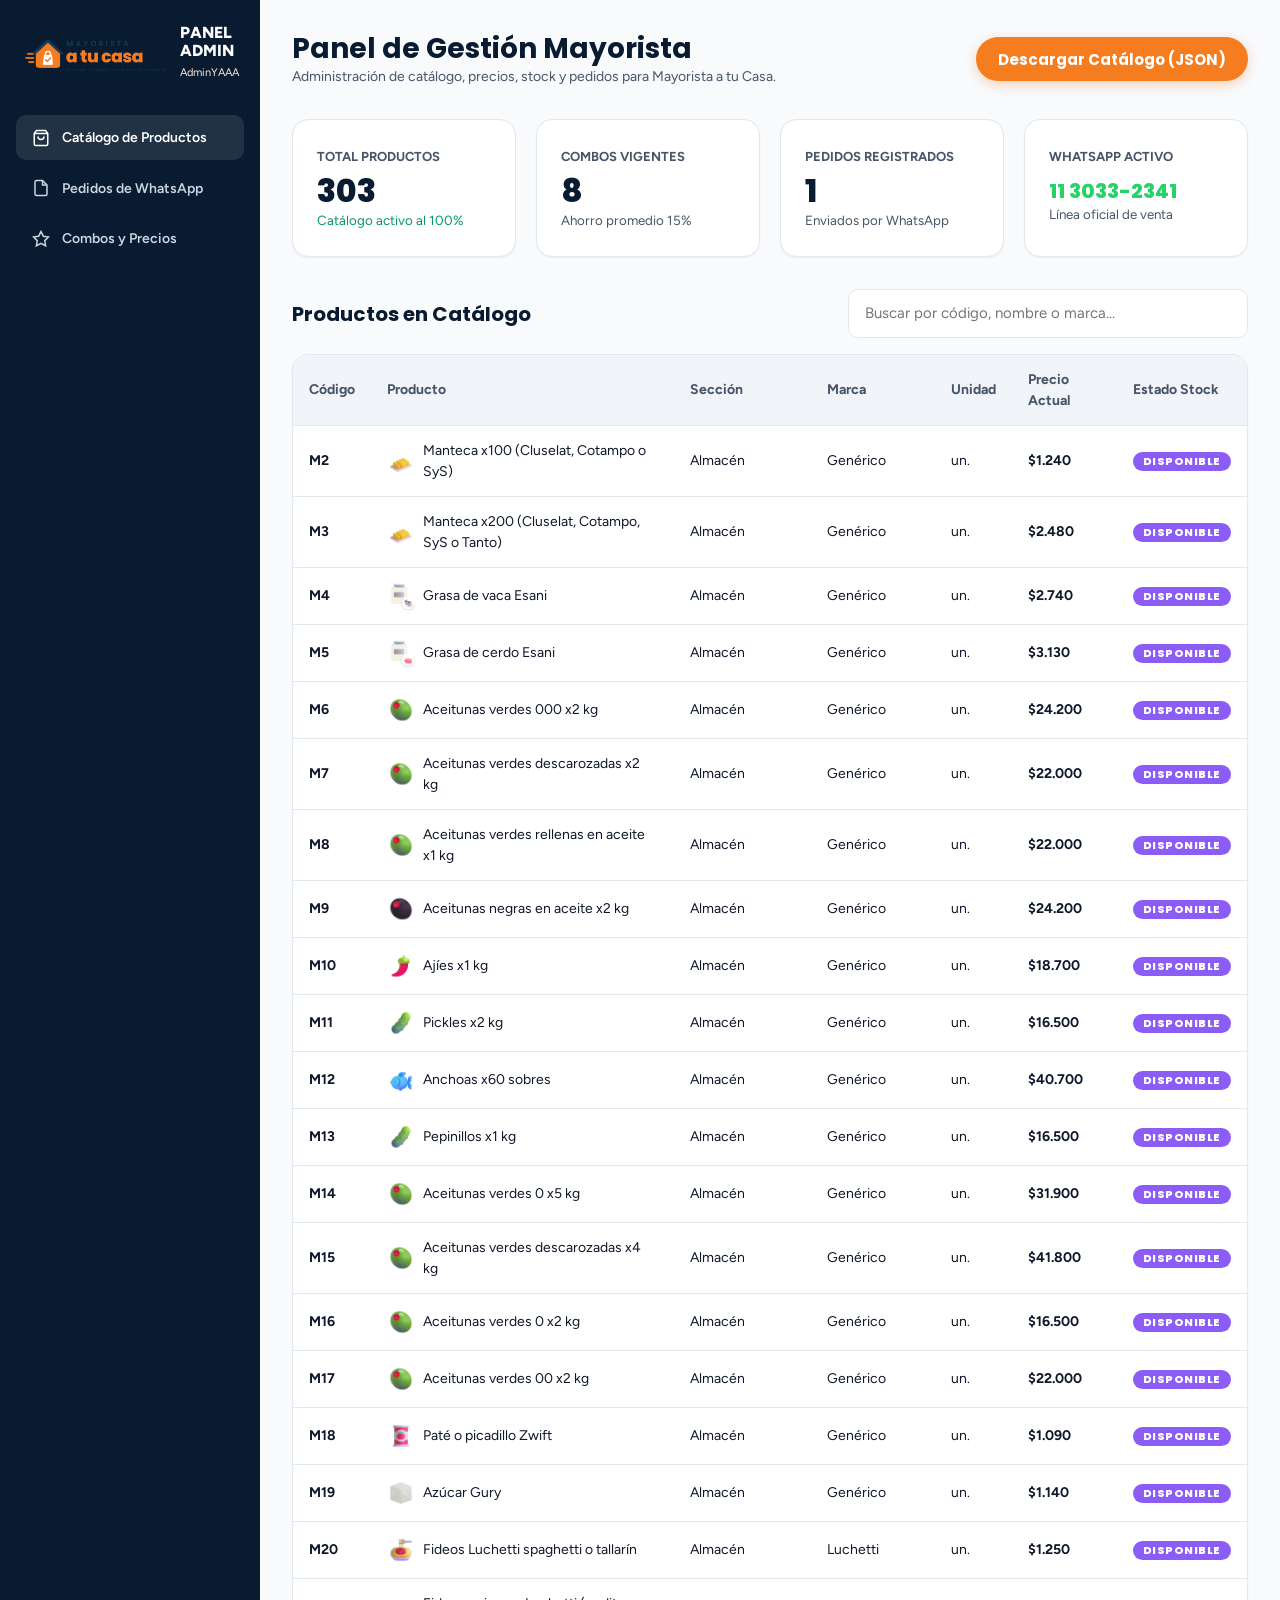
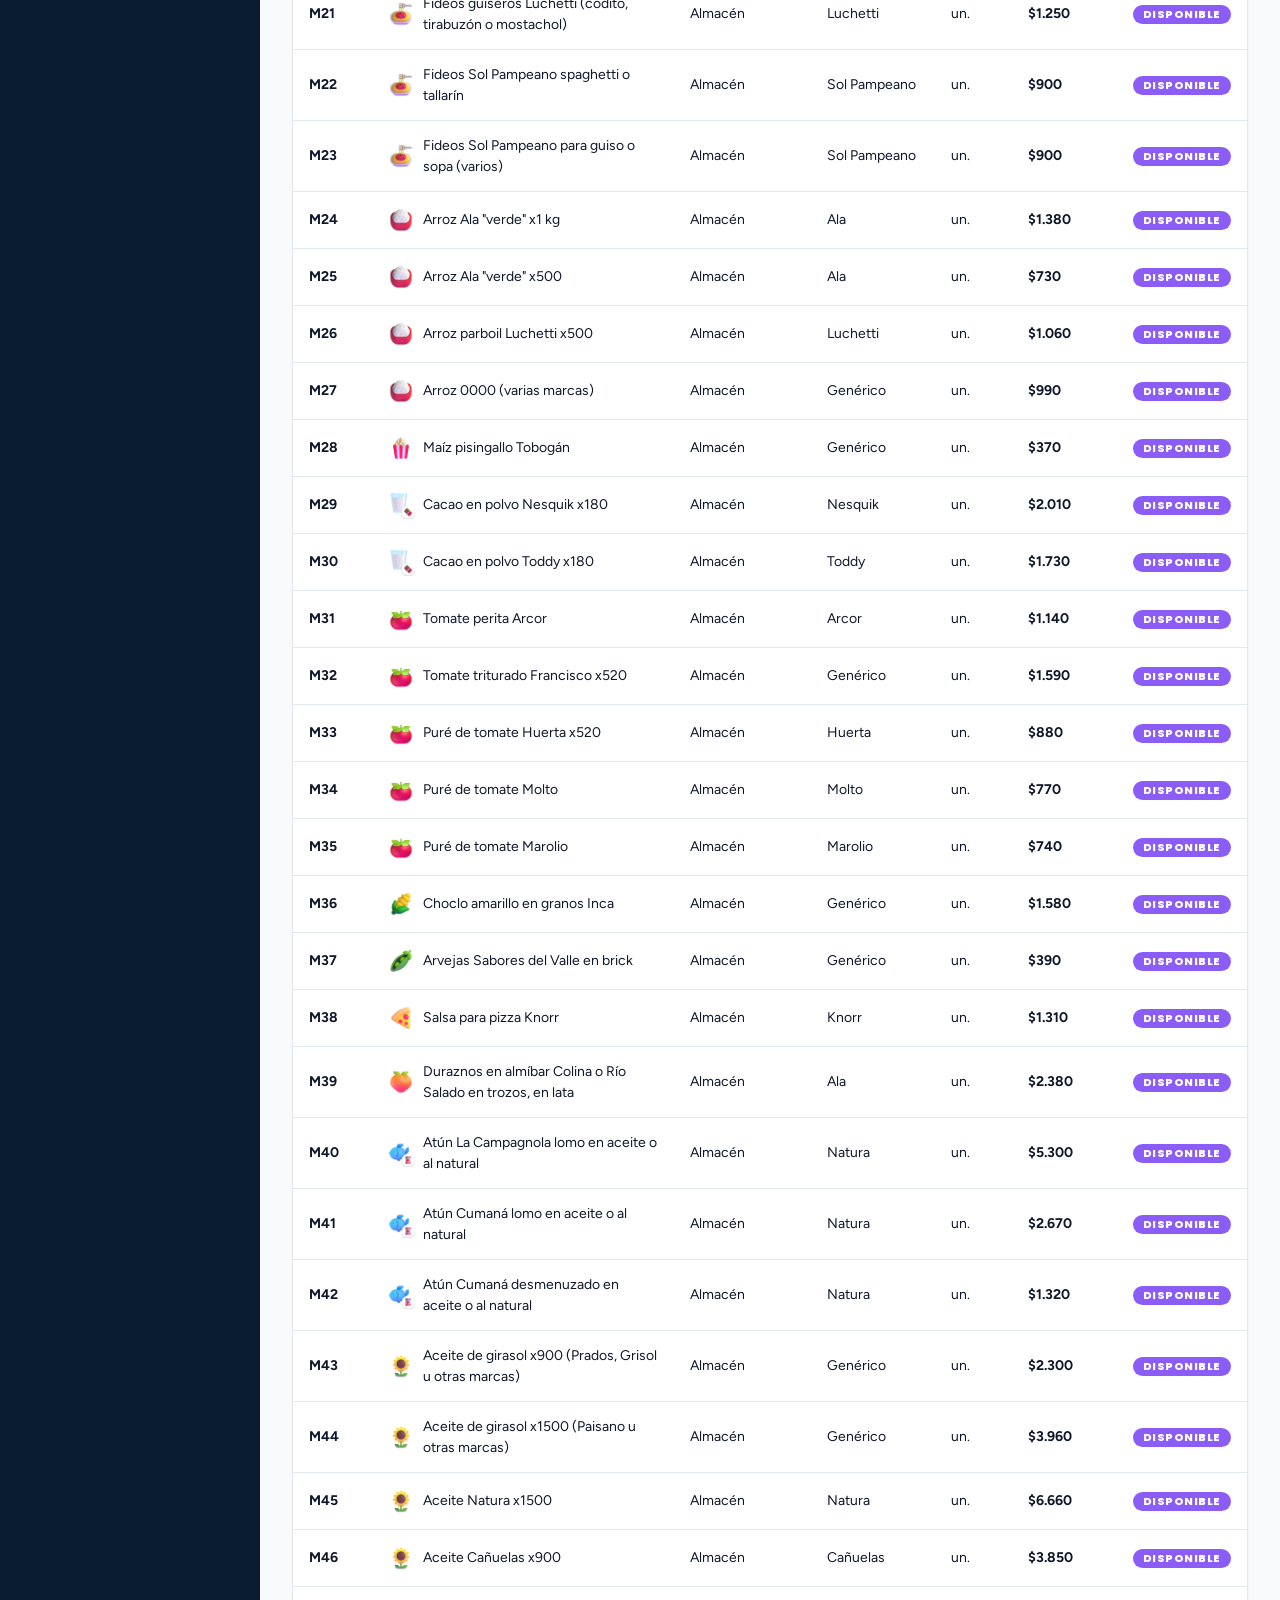
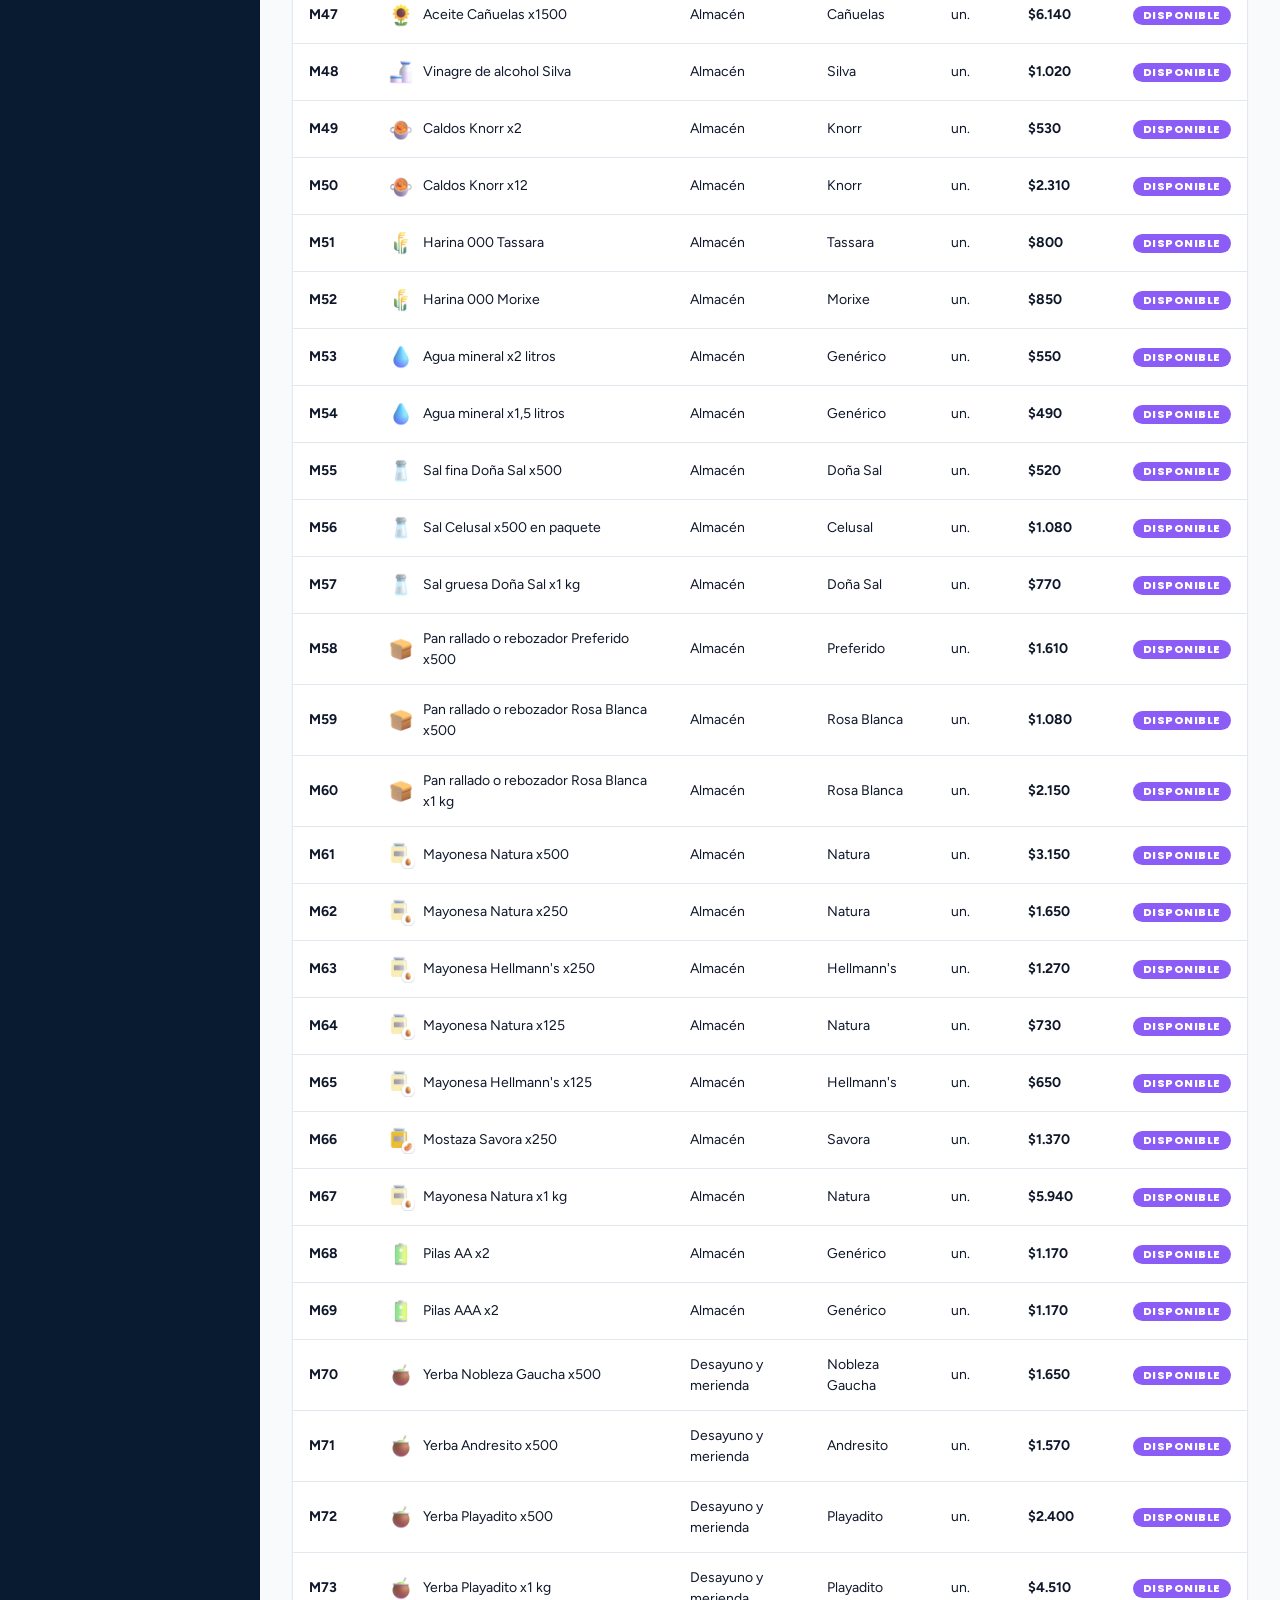
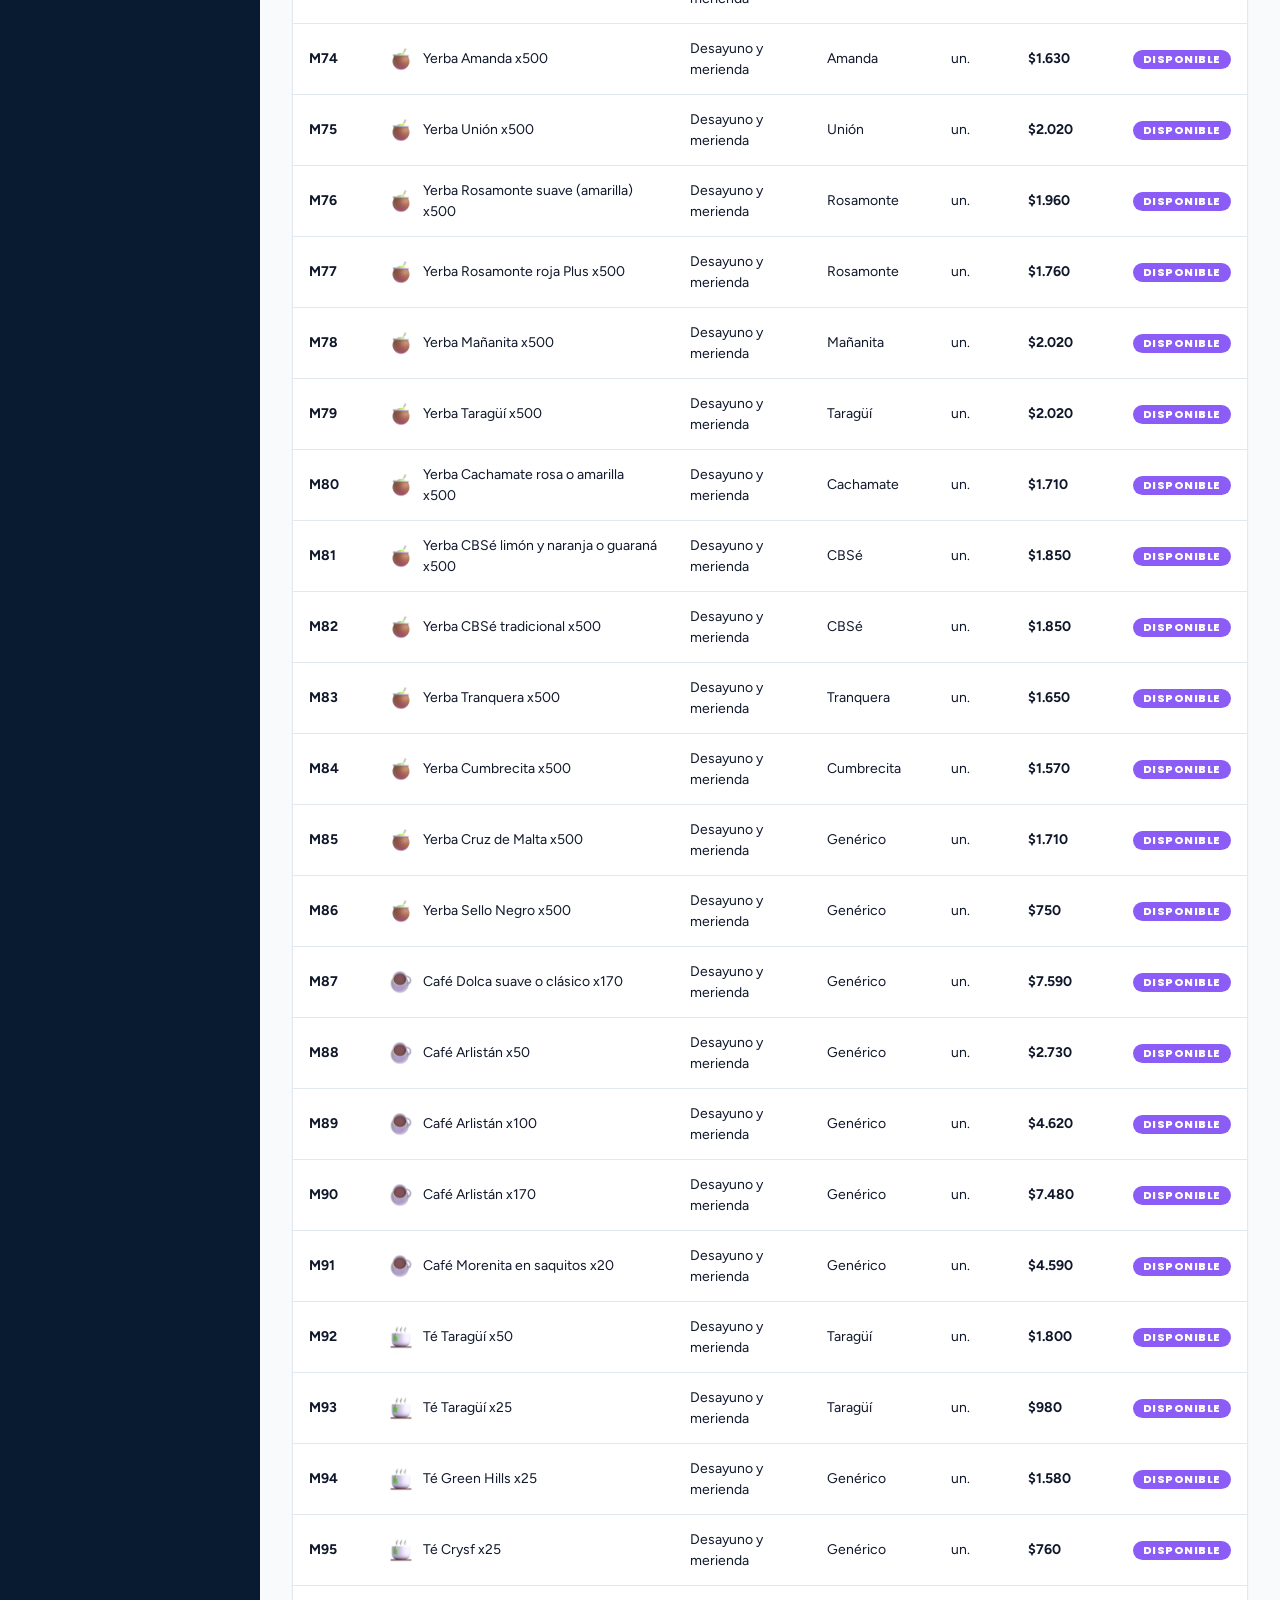
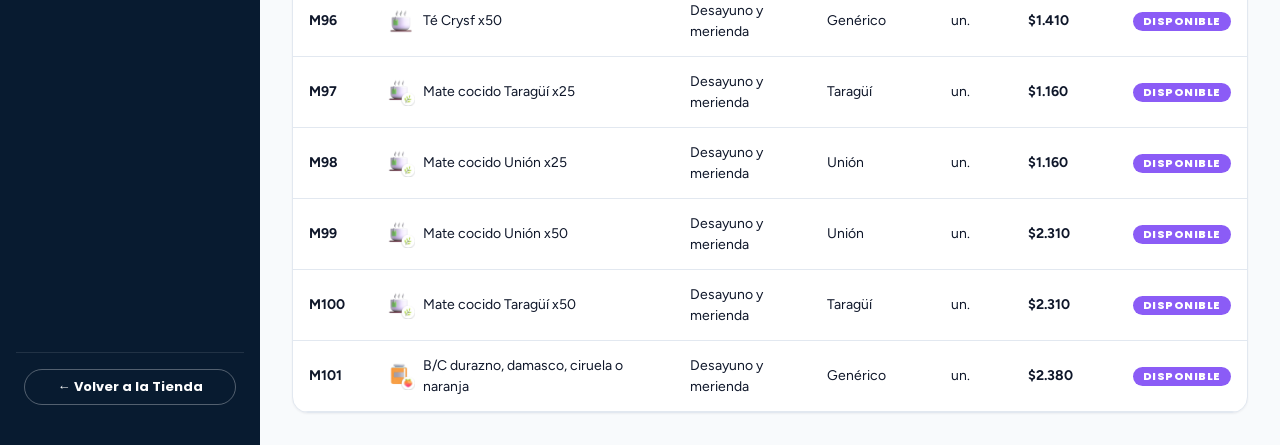
==== admin/index.html @ b9aa46ad "feat: Mayorista a tu Casa - e-commerce mayorista moderno con pedido por WhatsApp - Catálogo completo" ====
<!DOCTYPE html>
<html lang="es-AR">
<head>
  <meta charset="utf-8">
  <meta name="viewport" content="width=device-width, initial-scale=1, viewport-fit=cover">
  <title>Panel Administrativo | Mayorista a tu Casa — AdminYAAA</title>
  <meta name="robots" content="noindex, nofollow">
  <link rel="icon" type="image/png" href="../img/logo.png">

  <link rel="preconnect" href="https://fonts.googleapis.com">
  <link rel="preconnect" href="https://fonts.gstatic.com" crossorigin>
  <link rel="stylesheet" href="https://fonts.googleapis.com/css2?family=Figtree:wght@400;500;600;700&family=Poppins:wght@500;600;700;800&display=swap">

  <link rel="stylesheet" href="../css/variables.css">
  <link rel="stylesheet" href="../css/base.css">
  <link rel="stylesheet" href="../css/components.css">

  <style>
    .admin-layout {
      display: flex;
      min-height: 100vh;
      background: var(--color-bg-page);
    }
    .admin-sidebar {
      width: 260px;
      background: var(--color-primary-900);
      color: #FFFFFF;
      padding: 1.5rem 1rem;
      display: flex;
      flex-direction: column;
      flex-shrink: 0;
    }
    .admin-main {
      flex: 1;
      padding: 2rem;
      overflow-y: auto;
    }
    .admin-nav-item {
      display: flex;
      align-items: center;
      gap: 0.75rem;
      padding: 0.75rem 1rem;
      border-radius: var(--radius-md);
      color: #CBD5E1;
      font-weight: 600;
      font-size: 0.875rem;
      margin-bottom: 0.35rem;
      transition: all var(--transition-fast);
      cursor: pointer;
    }
    .admin-nav-item:hover,
    .admin-nav-item.is-active {
      background: rgba(255, 255, 255, 0.1);
      color: #FFFFFF;
    }
    .admin-stats-grid {
      display: grid;
      grid-template-columns: repeat(auto-fit, minmax(220px, 1fr));
      gap: 1.25rem;
      margin-bottom: 2rem;
    }
    .admin-stat-card {
      background: #FFFFFF;
      padding: 1.5rem;
      border-radius: var(--radius-lg);
      border: 1px solid var(--color-border);
      box-shadow: var(--shadow-xs);
    }
    .admin-stat-val {
      font-family: var(--font-heading);
      font-size: 2rem;
      font-weight: 800;
      color: var(--color-primary-900);
      line-height: 1.1;
      margin-top: 0.35rem;
    }
    .admin-table-wrap {
      background: #FFFFFF;
      border-radius: var(--radius-lg);
      border: 1px solid var(--color-border);
      overflow-x: auto;
      box-shadow: var(--shadow-xs);
    }
    .admin-table {
      width: 100%;
      border-collapse: collapse;
      text-align: left;
      font-size: 0.875rem;
    }
    .admin-table th {
      background: var(--color-bg-surface);
      padding: 0.875rem 1rem;
      font-weight: 700;
      color: var(--color-text-muted);
      border-bottom: 1px solid var(--color-border);
    }
    .admin-table td {
      padding: 0.875rem 1rem;
      border-bottom: 1px solid var(--color-border);
      color: var(--color-text-main);
    }
    .admin-table tr:hover td {
      background: #F8FAFC;
    }
    @media (max-width: 768px) {
      .admin-layout { flex-direction: column; }
      .admin-sidebar { width: 100%; }
      .admin-main { padding: 1rem; }
    }
  </style>
</head>
<body>

  <div class="admin-layout">
    <!-- Sidebar -->
    <aside class="admin-sidebar">
      <div style="display:flex;align-items:center;gap:0.75rem;margin-bottom:2rem;padding:0 0.5rem">
        <img src="../img/logo.png" alt="Mayorista a tu Casa" style="height:38px">
        <div>
          <div style="font-weight:800;font-size:1rem;line-height:1.1">PANEL ADMIN</div>
          <small style="font-size:0.6875rem;color:#FFE8D6">AdminYAAA</small>
        </div>
      </div>

      <nav style="flex:1">
        <div class="admin-nav-item is-active" data-tab="tab-products">
          <svg viewBox="0 0 24 24" width="18" height="18" fill="none" stroke="currentColor" stroke-width="2"><path d="M6 2L3 6v14a2 2 0 0 0 2 2h14a2 2 0 0 0 2-2V6l-3-4z"/><line x1="3" y1="6" x2="21" y2="6"/><path d="M16 10a4 4 0 0 1-8 0"/></svg>
          Catálogo de Productos
        </div>
        <div class="admin-nav-item" data-tab="tab-orders">
          <svg viewBox="0 0 24 24" width="18" height="18" fill="none" stroke="currentColor" stroke-width="2"><path d="M14 2H6a2 2 0 0 0-2 2v16a2 2 0 0 0 2 2h12a2 2 0 0 0 2-2V8z"/><polyline points="14 2 14 8 20 8"/></svg>
          Pedidos de WhatsApp
        </div>
        <div class="admin-nav-item" data-tab="tab-combos">
          <svg viewBox="0 0 24 24" width="18" height="18" fill="none" stroke="currentColor" stroke-width="2"><polygon points="12 2 15.09 8.26 22 9.27 17 14.14 18.18 21.02 12 17.77 5.82 21.02 7 14.14 2 9.27 8.91 8.26 12 2"/></svg>
          Combos y Precios
        </div>
      </nav>

      <div style="padding:1rem 0.5rem;border-top:1px solid rgba(255,255,255,0.1)">
        <a href="../" class="btn btn--outline btn--sm btn--block" style="color:#FFFFFF;border-color:rgba(255,255,255,0.3)">
          ← Volver a la Tienda
        </a>
      </div>
    </aside>

    <!-- Main Content -->
    <main class="admin-main">
      <div style="display:flex;justify-content:space-between;align-items:center;margin-bottom:2rem;flex-wrap:wrap;gap:1rem">
        <div>
          <h1 style="font-size:1.75rem">Panel de Gestión Mayorista</h1>
          <p class="text-muted" style="font-size:0.875rem">Administración de catálogo, precios, stock y pedidos para Mayorista a tu Casa.</p>
        </div>
        <div>
          <button type="button" class="btn btn--primary" id="btn-export-catalog">
            Descargar Catálogo (JSON)
          </button>
        </div>
      </div>

      <!-- Métricas Clave -->
      <div class="admin-stats-grid">
        <div class="admin-stat-card">
          <span class="text-muted" style="font-size:0.8125rem;font-weight:700;text-transform:uppercase">Total Productos</span>
          <div class="admin-stat-val" id="stat-prods">303</div>
          <small class="text-success">Catálogo activo al 100%</small>
        </div>
        <div class="admin-stat-card">
          <span class="text-muted" style="font-size:0.8125rem;font-weight:700;text-transform:uppercase">Combos Vigentes</span>
          <div class="admin-stat-val" id="stat-combos">8</div>
          <small class="text-muted">Ahorro promedio 15%</small>
        </div>
        <div class="admin-stat-card">
          <span class="text-muted" style="font-size:0.8125rem;font-weight:700;text-transform:uppercase">Pedidos Registrados</span>
          <div class="admin-stat-val" id="stat-orders">0</div>
          <small class="text-muted">Enviados por WhatsApp</small>
        </div>
        <div class="admin-stat-card">
          <span class="text-muted" style="font-size:0.8125rem;font-weight:700;text-transform:uppercase">WhatsApp Activo</span>
          <div class="admin-stat-val" style="font-size:1.25rem;color:var(--color-wa);margin-top:0.75rem">11 3033-2341</div>
          <small class="text-muted">Línea oficial de venta</small>
        </div>
      </div>

      <!-- Pestaña Productos -->
      <section id="tab-products" class="admin-tab-content">
        <div style="display:flex;justify-content:space-between;align-items:center;margin-bottom:1rem;gap:1rem;flex-wrap:wrap">
          <h2 style="font-size:1.25rem">Productos en Catálogo</h2>
          <div style="display:flex;gap:0.75rem;flex:1;max-width:400px">
            <input type="search" id="admin-search-input" class="form-input" placeholder="Buscar por código, nombre o marca...">
          </div>
        </div>

        <div class="admin-table-wrap">
          <table class="admin-table">
            <thead>
              <tr>
                <th>Código</th>
                <th>Producto</th>
                <th>Sección</th>
                <th>Marca</th>
                <th>Unidad</th>
                <th>Precio Actual</th>
                <th>Estado Stock</th>
              </tr>
            </thead>
            <tbody id="admin-table-body">
              <!-- Inyectado dinámicamente -->
            </tbody>
          </table>
        </div>
      </section>

      <!-- Pestaña Pedidos -->
      <section id="tab-orders" class="admin-tab-content" style="display:none">
        <h2 style="font-size:1.25rem;margin-bottom:1rem">Pedidos Recibidos por WhatsApp</h2>
        <div class="admin-table-wrap">
          <table class="admin-table">
            <thead>
              <tr>
                <th>N° Pedido</th>
                <th>Fecha</th>
                <th>Cliente</th>
                <th>Teléfono</th>
                <th>Total</th>
                <th>Modalidad</th>
                <th>Acción</th>
              </tr>
            </thead>
            <tbody id="admin-orders-body">
              <!-- Inyectado dinámicamente -->
            </tbody>
          </table>
        </div>
      </section>

      <!-- Pestaña Combos -->
      <section id="tab-combos" class="admin-tab-content" style="display:none">
        <h2 style="font-size:1.25rem;margin-bottom:1rem">Combos Mayoristas Activos</h2>
        <div class="admin-table-wrap">
          <table class="admin-table">
            <thead>
              <tr>
                <th>ID</th>
                <th>Nombre del Combo</th>
                <th>Precio ARS</th>
                <th>Precio Anterior</th>
                <th>Ahorro</th>
                <th>Unidades</th>
              </tr>
            </thead>
            <tbody id="admin-combos-body">
              <!-- Inyectado dinámicamente -->
            </tbody>
          </table>
        </div>
      </section>

    </main>
  </div>

  <script type="module">
    import { PRODUCTS } from '../js/data/catalog.js';
    import { COMBOS } from '../js/data/combos.js';
    import { OrdersService } from '../js/services/ordersService.js';
    import { WhatsAppService } from '../js/services/whatsappService.js';

    document.getElementById('stat-prods').textContent = PRODUCTS.length;
    document.getElementById('stat-combos').textContent = COMBOS.length;

    const allOrders = OrdersService.getOrders();
    document.getElementById('stat-orders').textContent = allOrders.length;

    // Renderizar Productos
    function renderAdminTable(filter = '') {
      const tbody = document.getElementById('admin-table-body');
      const q = filter.trim().toLowerCase();
      const filtered = PRODUCTS.filter(p => 
        p.id.toLowerCase().includes(q) ||
        p.name.toLowerCase().includes(q) ||
        p.brand.toLowerCase().includes(q)
      );

      tbody.innerHTML = filtered.slice(0, 100).map(p => `
        <tr>
          <td><strong>${p.id}</strong></td>
          <td>
            <div style="display:flex;align-items:center;gap:0.5rem">
              <img src="../${p.image}" alt="" style="width:28px;height:28px;object-fit:contain">
              <span>${p.name}</span>
            </div>
          </td>
          <td>${p.section}</td>
          <td>${p.brand}</td>
          <td>${p.unit}</td>
          <td><strong>$${p.price.toLocaleString('es-AR')}</strong></td>
          <td><span class="badge badge--nuevo">Disponible</span></td>
        </tr>
      `).join('');
    }

    renderAdminTable();

    document.getElementById('admin-search-input').addEventListener('input', (e) => {
      renderAdminTable(e.target.value);
    });

    // Renderizar Pedidos
    const ordersBody = document.getElementById('admin-orders-body');
    if (allOrders.length === 0) {
      ordersBody.innerHTML = `<tr><td colspan="7" style="text-align:center;color:#64748B;padding:2rem">No hay pedidos registrados aún.</td></tr>`;
    } else {
      ordersBody.innerHTML = allOrders.map(o => `
        <tr>
          <td><strong>#${o.id}</strong></td>
          <td>${new Date(o.createdAt).toLocaleDateString('es-AR')}</td>
          <td>${o.customer.firstName} ${o.customer.lastName}</td>
          <td>${o.customer.phone}</td>
          <td><strong>$${o.totals.total.toLocaleString('es-AR')}</strong></td>
          <td style="text-transform:capitalize">${o.deliveryType}</td>
          <td>
            <a href="${WhatsAppService.getOrderWhatsAppUrl(o)}" target="_blank" class="btn btn--wa btn--sm">
              Abrir WhatsApp
            </a>
          </td>
        </tr>
      `).join('');
    }

    // Renderizar Combos
    const combosBody = document.getElementById('admin-combos-body');
    combosBody.innerHTML = COMBOS.map(c => `
      <tr>
        <td><strong>${c.id}</strong></td>
        <td>${c.name}</td>
        <td><strong>$${c.price.toLocaleString('es-AR')}</strong></td>
        <td>$${c.oldPrice.toLocaleString('es-AR')}</td>
        <td><span class="badge badge--oferta">$${c.savingARS.toLocaleString('es-AR')}</span></td>
        <td>${c.totalUnits} un.</td>
      </tr>
    `).join('');

    // Pestañas
    document.querySelectorAll('.admin-nav-item').forEach(item => {
      item.addEventListener('click', () => {
        document.querySelectorAll('.admin-nav-item').forEach(i => i.classList.remove('is-active'));
        item.classList.add('is-active');

        const tabId = item.dataset.tab;
        document.querySelectorAll('.admin-tab-content').forEach(c => c.style.display = 'none');
        document.getElementById(tabId).style.display = 'block';
      });
    });

    // Descargar catálogo JSON
    document.getElementById('btn-export-catalog').addEventListener('click', () => {
      const dataStr = 'data:text/json;charset=utf-8,' + encodeURIComponent(JSON.stringify(PRODUCTS, null, 2));
      const a = document.createElement('a');
      a.setAttribute('href', dataStr);
      a.setAttribute('download', 'catalogo_mayorista.json');
      document.body.appendChild(a);
      a.click();
      a.remove();
    });
  </script>
</body>
</html>
---- css/variables.css ----
/* ============================================================
   VARIABLES Y SISTEMA DE DISEÑO — Mayorista a tu Casa
   Una iniciativa de AdminYAAA
   ============================================================ */

:root {
  /* Paleta Institucional AdminYAAA & Mayorista */
  --color-primary-900: #081B30;
  --color-primary-800: #0E2A47;
  --color-primary-700: #153F60;
  --color-primary-600: #1E5582;
  --color-primary-500: #256BA4;
  --color-primary-100: #E6F0F8;
  --color-primary-50:  #F0F6FB;

  /* Color Acento y Conversión (Naranja Comercial) */
  --color-accent-700:  #C75D0D;
  --color-accent-600:  #E65100;
  --color-accent-500:  #F57C1F;
  --color-accent-400:  #FF9800;
  --color-accent-100:  #FFE8D6;
  --color-accent-50:   #FFF4EB;

  /* Color WhatsApp & Ahorro (Verde Esmeralda) */
  --color-wa:          #25D366;
  --color-wa-hover:    #1EBE5D;
  --color-wa-dark:     #128C7E;
  --color-success-700: #047857;
  --color-success-600: #059669;
  --color-success-500: #10B981;
  --color-success-100: #D1FAE5;
  --color-success-50:  #ECFDF5;

  /* Colores de Alerta y Oferta */
  --color-danger-600:  #DC2626;
  --color-danger-500:  #EF4444;
  --color-danger-100:  #FEE2E2;
  --color-warning-500: #F59E0B;
  --color-warning-100: #FEF3C7;

  /* Escala de Grises y Superficies */
  --color-bg-page:     #F8FAFC;
  --color-bg-card:     #FFFFFF;
  --color-bg-surface:  #F1F5F9;
  --color-border:      #E2E8F0;
  --color-border-dark: #CBD5E1;

  --color-text-main:   #0F172A;
  --color-text-muted:  #475569;
  --color-text-subtle: #64748B;
  --color-text-light:  #94A3B8;

  /* Tipografías */
  --font-heading: 'Poppins', -apple-system, BlinkMacSystemFont, 'Segoe UI', Roboto, sans-serif;
  --font-body:    'Figtree', -apple-system, BlinkMacSystemFont, 'Segoe UI', Roboto, sans-serif;

  /* Escala de Sombras */
  --shadow-xs: 0 1px 2px rgba(15, 23, 42, 0.05);
  --shadow-sm: 0 1px 3px rgba(15, 23, 42, 0.1), 0 1px 2px rgba(15, 23, 42, 0.06);
  --shadow-md: 0 4px 6px -1px rgba(15, 23, 42, 0.1), 0 2px 4px -1px rgba(15, 23, 42, 0.06);
  --shadow-lg: 0 10px 15px -3px rgba(15, 23, 42, 0.1), 0 4px 6px -2px rgba(15, 23, 42, 0.05);
  --shadow-xl: 0 20px 25px -5px rgba(15, 23, 42, 0.1), 0 10px 10px -5px rgba(15, 23, 42, 0.04);
  --shadow-glow: 0 0 20px rgba(245, 124, 31, 0.35);

  /* Radios de Borde */
  --radius-sm: 6px;
  --radius-md: 10px;
  --radius-lg: 16px;
  --radius-xl: 24px;
  --radius-full: 9999px;

  /* Transiciones */
  --transition-fast: 150ms cubic-bezier(0.4, 0, 0.2, 1);
  --transition-normal: 250ms cubic-bezier(0.4, 0, 0.2, 1);
  --transition-slow: 350ms cubic-bezier(0.4, 0, 0.2, 1);

  /* Layout */
  --container-max: 1280px;
  --header-height: 76px;
  --topbar-height: 38px;
  --touch-target: 44px;
}
---- css/base.css ----
/* ============================================================
   RESET Y BASE — Mayorista a tu Casa
   ============================================================ */

*, *::before, *::after {
  box-sizing: border-box;
  margin: 0;
  padding: 0;
}

html {
  font-size: 16px;
  scroll-behavior: smooth;
  -webkit-text-size-adjust: 100%;
}

body {
  font-family: var(--font-body);
  background-color: var(--color-bg-page);
  color: var(--color-text-main);
  line-height: 1.5;
  min-height: 100vh;
  display: flex;
  flex-direction: column;
  -webkit-font-smoothing: antialiased;
  -moz-osx-font-smoothing: grayscale;
}

body.modal-open,
body.drawer-open {
  overflow: hidden;
}

/* Enlace de accesibilidad para saltar al contenido principal */
.skip-link {
  position: absolute;
  top: -100px;
  left: 1rem;
  background: var(--color-accent-600);
  color: #FFFFFF;
  padding: 0.75rem 1.25rem;
  z-index: 9999;
  border-radius: var(--radius-sm);
  font-weight: 600;
  text-decoration: none;
  transition: top var(--transition-fast);
}

.skip-link:focus {
  top: 1rem;
  outline: 3px solid #FFFFFF;
}

/* Accesibilidad y foco visible para teclado (WCAG 2.1) */
:focus-visible {
  outline: 3px solid var(--color-accent-500);
  outline-offset: 2px;
}

button, input, select, textarea {
  font: inherit;
  color: inherit;
}

button {
  cursor: pointer;
  border: none;
  background: none;
}

a {
  color: inherit;
  text-decoration: none;
}

img, svg {
  display: block;
  max-width: 100%;
  height: auto;
}

/* Clases utilitarias semánticas */
.container {
  width: 100%;
  max-width: var(--container-max);
  margin-left: auto;
  margin-right: auto;
  padding-left: 1.25rem;
  padding-right: 1.25rem;
}

.sr-only {
  position: absolute;
  width: 1px;
  height: 1px;
  padding: 0;
  margin: -1px;
  overflow: hidden;
  clip: rect(0, 0, 0, 0);
  white-space: nowrap;
  border: 0;
}

h1, h2, h3, h4, h5, h6 {
  font-family: var(--font-heading);
  line-height: 1.2;
  color: var(--color-primary-900);
  font-weight: 700;
}

.text-accent {
  color: var(--color-accent-600);
}

.text-success {
  color: var(--color-success-600);
}

.text-muted {
  color: var(--color-text-muted);
}
---- css/components.css ----
/* ============================================================
   COMPONENTES — Mayorista a tu Casa
   Una iniciativa de AdminYAAA
   ============================================================ */

/* ------------------------------------------------------------
   1. BOTONES
   ------------------------------------------------------------ */
.btn {
  display: inline-flex;
  align-items: center;
  justify-content: center;
  gap: 0.5rem;
  font-family: var(--font-heading);
  font-size: 0.9375rem;
  font-weight: 700;
  line-height: 1;
  padding: 0.8125rem 1.375rem;
  border-radius: var(--radius-full);
  min-height: var(--touch-target);
  text-align: center;
  text-decoration: none;
  cursor: pointer;
  transition: all var(--transition-fast);
  user-select: none;
  white-space: nowrap;
}

.btn:active {
  transform: scale(0.98);
}

.btn--primary {
  background: var(--color-accent-500);
  color: #FFFFFF;
  box-shadow: 0 4px 12px rgba(245, 124, 31, 0.3);
}

.btn--primary:hover {
  background: var(--color-accent-600);
  box-shadow: 0 6px 16px rgba(245, 124, 31, 0.4);
  color: #FFFFFF;
}

.btn--secondary {
  background: var(--color-primary-800);
  color: #FFFFFF;
}

.btn--secondary:hover {
  background: var(--color-primary-900);
  color: #FFFFFF;
}

.btn--outline {
  background: transparent;
  color: var(--color-primary-800);
  border: 1.5px solid var(--color-border-dark);
}

.btn--outline:hover {
  border-color: var(--color-primary-800);
  background: var(--color-primary-50);
}

.btn--wa {
  background: var(--color-wa);
  color: #FFFFFF;
  box-shadow: 0 4px 12px rgba(37, 211, 102, 0.3);
}

.btn--wa:hover {
  background: var(--color-wa-hover);
  color: #FFFFFF;
}

.btn--sm {
  padding: 0.5rem 0.875rem;
  font-size: 0.8125rem;
  min-height: 36px;
}

.btn--lg {
  padding: 1rem 2rem;
  font-size: 1.0625rem;
  min-height: 52px;
}

.btn--block {
  width: 100%;
}

.btn--icon {
  width: var(--touch-target);
  height: var(--touch-target);
  padding: 0;
  border-radius: var(--radius-full);
}

/* ------------------------------------------------------------
   2. BADGES Y ETIQUETAS
   ------------------------------------------------------------ */
.badge {
  display: inline-flex;
  align-items: center;
  font-family: var(--font-heading);
  font-size: 0.6875rem;
  font-weight: 800;
  letter-spacing: 0.5px;
  text-transform: uppercase;
  padding: 0.25rem 0.625rem;
  border-radius: var(--radius-full);
  line-height: 1;
}

.badge--oferta {
  background: var(--color-danger-500);
  color: #FFFFFF;
}

.badge--mas-vendido {
  background: #F59E0B;
  color: #FFFFFF;
}

.badge--nuevo {
  background: #8B5CF6;
  color: #FFFFFF;
}

.badge--combo {
  background: var(--color-primary-800);
  color: #FFFFFF;
}

.badge--ultimas-unidades {
  background: #EA580C;
  color: #FFFFFF;
}

/* ------------------------------------------------------------
   3. CARDS DE PRODUCTOS
   ------------------------------------------------------------ */
.products-grid {
  display: grid;
  grid-template-columns: repeat(auto-fill, minmax(240px, 1fr));
  gap: 1.5rem;
}

.product-card {
  background: #FFFFFF;
  border: 1px solid var(--color-border);
  border-radius: var(--radius-lg);
  overflow: hidden;
  display: flex;
  flex-direction: column;
  position: relative;
  transition: all var(--transition-normal);
  box-shadow: var(--shadow-xs);
}

.product-card:hover {
  transform: translateY(-4px);
  border-color: var(--color-border-dark);
  box-shadow: var(--shadow-lg);
}

.product-card-top {
  position: relative;
  padding: 1.25rem 1rem 0.5rem;
  background: #FFFFFF;
  display: flex;
  align-items: center;
  justify-content: center;
  min-height: 180px;
}

.product-card-img {
  width: 140px;
  height: 140px;
  object-fit: contain;
  transition: transform var(--transition-normal);
}

.product-card:hover .product-card-img {
  transform: scale(1.08);
}

.product-card-badges {
  position: absolute;
  top: 0.75rem;
  left: 0.75rem;
  display: flex;
  flex-direction: column;
  gap: 0.35rem;
  z-index: 2;
}

.product-card-fav {
  position: absolute;
  top: 0.75rem;
  right: 0.75rem;
  width: 36px;
  height: 36px;
  border-radius: var(--radius-full);
  background: rgba(255, 255, 255, 0.9);
  color: var(--color-text-subtle);
  display: flex;
  align-items: center;
  justify-content: center;
  box-shadow: var(--shadow-xs);
  transition: all var(--transition-fast);
  z-index: 2;
}

.product-card-fav:hover {
  color: var(--color-danger-500);
  background: #FFFFFF;
  transform: scale(1.1);
}

.product-card-fav.is-fav {
  color: var(--color-danger-500);
}

.product-card-body {
  padding: 1rem 1.25rem 1.25rem;
  display: flex;
  flex-direction: column;
  flex: 1;
}

.product-card-meta {
  display: flex;
  justify-content: space-between;
  font-size: 0.75rem;
  color: var(--color-text-subtle);
  font-weight: 600;
  margin-bottom: 0.35rem;
}

.product-card-brand {
  color: var(--color-primary-600);
  text-transform: uppercase;
  letter-spacing: 0.5px;
}

.product-card-title {
  font-size: 0.9375rem;
  font-weight: 700;
  color: var(--color-primary-900);
  line-height: 1.35;
  margin-bottom: 0.75rem;
  display: -webkit-box;
  -webkit-line-clamp: 2;
  -webkit-box-orient: vertical;
  overflow: hidden;
  height: 2.65rem;
}

.product-card-pricing {
  margin-top: auto;
  margin-bottom: 1rem;
}

.product-card-price-row {
  display: flex;
  align-items: baseline;
  gap: 0.5rem;
}

.product-card-price {
  font-family: var(--font-heading);
  font-size: 1.35rem;
  font-weight: 800;
  color: var(--color-primary-900);
}

.product-card-unit {
  font-size: 0.75rem;
  color: var(--color-text-muted);
}

.product-card-old-price {
  font-size: 0.8125rem;
  color: var(--color-text-light);
  text-decoration: line-through;
}

.product-card-options-tag {
  font-size: 0.72rem;
  color: var(--color-accent-600);
  font-weight: 600;
  margin-top: 0.2rem;
}

.product-card-footer {
  display: flex;
  gap: 0.5rem;
}

.product-card-add-btn {
  flex: 1;
}

.product-card-qv-btn {
  width: 40px;
  height: 40px;
  border-radius: var(--radius-full);
  border: 1px solid var(--color-border);
  color: var(--color-text-muted);
  display: flex;
  align-items: center;
  justify-content: center;
  transition: all var(--transition-fast);
}

.product-card-qv-btn:hover {
  background: var(--color-bg-surface);
  color: var(--color-primary-800);
}

/* ------------------------------------------------------------
   4. CARDS DE COMBOS DESTACADOS
   ------------------------------------------------------------ */
.combos-grid {
  display: grid;
  grid-template-columns: repeat(auto-fill, minmax(290px, 1fr));
  gap: 1.75rem;
}

.combo-card {
  background: #FFFFFF;
  border: 2px solid var(--color-border);
  border-radius: var(--radius-xl);
  overflow: hidden;
  display: flex;
  flex-direction: column;
  position: relative;
  transition: all var(--transition-normal);
  box-shadow: var(--shadow-sm);
}

.combo-card:hover {
  transform: translateY(-6px);
  border-color: var(--color-accent-500);
  box-shadow: var(--shadow-xl);
}

.combo-card-header {
  padding: 1.5rem 1.5rem 0.5rem;
  position: relative;
}

.combo-card-badge {
  margin-bottom: 0.75rem;
}

.combo-card-title {
  font-size: 1.35rem;
  color: var(--color-primary-900);
  margin-bottom: 0.5rem;
}

.combo-card-desc {
  font-size: 0.875rem;
  color: var(--color-text-muted);
  line-height: 1.5;
  height: 4rem;
  overflow: hidden;
  display: -webkit-box;
  -webkit-line-clamp: 3;
  -webkit-box-orient: vertical;
}

.combo-card-highlight {
  background: var(--color-accent-50);
  border-top: 1px dashed var(--color-accent-100);
  border-bottom: 1px dashed var(--color-accent-100);
  padding: 0.875rem 1.5rem;
  display: flex;
  justify-content: space-between;
  align-items: center;
}

.combo-card-units {
  font-size: 0.8125rem;
  font-weight: 700;
  color: var(--color-primary-800);
}

.combo-card-savings {
  background: var(--color-success-500);
  color: #FFFFFF;
  font-size: 0.75rem;
  font-weight: 800;
  padding: 0.2rem 0.6rem;
  border-radius: var(--radius-full);
}

.combo-card-pricing {
  padding: 1.25rem 1.5rem;
  margin-top: auto;
}

.combo-card-price-row {
  display: flex;
  align-items: baseline;
  gap: 0.75rem;
  margin-bottom: 1.25rem;
}

.combo-card-price {
  font-family: var(--font-heading);
  font-size: 2rem;
  font-weight: 800;
  color: var(--color-primary-900);
}

.combo-card-old-price {
  font-size: 1rem;
  color: var(--color-text-light);
  text-decoration: line-through;
}

/* ------------------------------------------------------------
   5. SECCIÓN CÓMO COMPRAR (4 PASOS)
   ------------------------------------------------------------ */
.steps-grid {
  display: grid;
  grid-template-columns: repeat(4, 1fr);
  gap: 2rem;
  position: relative;
}

.step-card {
  background: #FFFFFF;
  padding: 2rem 1.5rem;
  border-radius: var(--radius-lg);
  border: 1px solid var(--color-border);
  text-align: center;
  position: relative;
  box-shadow: var(--shadow-xs);
  transition: transform var(--transition-fast);
}

.step-card:hover {
  transform: translateY(-4px);
  box-shadow: var(--shadow-md);
}

.step-number {
  width: 44px;
  height: 44px;
  border-radius: 50%;
  background: var(--color-primary-800);
  color: #FFFFFF;
  font-family: var(--font-heading);
  font-size: 1.25rem;
  font-weight: 800;
  display: flex;
  align-items: center;
  justify-content: center;
  margin: 0 auto 1.25rem;
}

.step-card:nth-child(4) .step-number {
  background: var(--color-wa);
}

.step-title {
  font-size: 1.125rem;
  margin-bottom: 0.5rem;
}

.step-desc {
  font-size: 0.875rem;
  color: var(--color-text-muted);
  line-height: 1.5;
}

/* ------------------------------------------------------------
   6. CHECKOUT MULTI-STEP
   ------------------------------------------------------------ */
.checkout-progress {
  display: flex;
  justify-content: space-between;
  margin-bottom: 2.5rem;
  position: relative;
}

.checkout-progress::before {
  content: '';
  position: absolute;
  top: 18px;
  left: 24px;
  right: 24px;
  height: 3px;
  background: var(--color-border);
  z-index: 0;
}

.checkout-step-indicator {
  position: relative;
  z-index: 1;
  display: flex;
  flex-direction: column;
  align-items: center;
  gap: 0.5rem;
}

.checkout-step-dot {
  width: 38px;
  height: 38px;
  border-radius: 50%;
  background: #FFFFFF;
  border: 3px solid var(--color-border);
  color: var(--color-text-subtle);
  font-family: var(--font-heading);
  font-weight: 700;
  display: flex;
  align-items: center;
  justify-content: center;
  transition: all var(--transition-fast);
}

.checkout-step-label {
  font-size: 0.75rem;
  font-weight: 600;
  color: var(--color-text-subtle);
  text-align: center;
}

.checkout-step-indicator.is-active .checkout-step-dot {
  border-color: var(--color-accent-500);
  background: var(--color-accent-500);
  color: #FFFFFF;
}

.checkout-step-indicator.is-active .checkout-step-label {
  color: var(--color-primary-900);
  font-weight: 700;
}

.checkout-step-indicator.is-done .checkout-step-dot {
  border-color: var(--color-success-500);
  background: var(--color-success-500);
  color: #FFFFFF;
}

.checkout-panel {
  display: none;
}

.checkout-panel.is-active {
  display: block;
}

/* ------------------------------------------------------------
   7. FORMULARIOS Y CAMPOS
   ------------------------------------------------------------ */
.form-group {
  margin-bottom: 1.25rem;
}

.form-label {
  display: block;
  font-size: 0.875rem;
  font-weight: 600;
  color: var(--color-primary-900);
  margin-bottom: 0.375rem;
}

.form-input,
.form-select,
.form-textarea {
  width: 100%;
  padding: 0.75rem 1rem;
  background: #FFFFFF;
  border: 1.5px solid var(--color-border);
  border-radius: var(--radius-md);
  font-size: 0.9375rem;
  color: var(--color-text-main);
  transition: all var(--transition-fast);
}

.form-input:focus,
.form-select:focus,
.form-textarea:focus {
  border-color: var(--color-accent-500);
  box-shadow: 0 0 0 3px var(--color-accent-100);
}

.form-input.has-error {
  border-color: var(--color-danger-500);
  background-color: #FEF2F2;
}

.form-error {
  display: none;
  font-size: 0.75rem;
  color: var(--color-danger-500);
  font-weight: 600;
  margin-top: 0.25rem;
}

.form-input.has-error + .form-error {
  display: block;
}

.form-help {
  font-size: 0.75rem;
  color: var(--color-text-subtle);
  margin-top: 0.25rem;
}

.form-grid-2 {
  display: grid;
  grid-template-columns: 1fr 1fr;
  gap: 1rem;
}

/* ------------------------------------------------------------
   8. WIDGET VISUAL DE TARJETA SEGURA
   ------------------------------------------------------------ */
.card-preview {
  width: 100%;
  max-width: 360px;
  height: 200px;
  background: linear-gradient(135deg, #1E3A8A 0%, #0F172A 100%);
  border-radius: var(--radius-lg);
  padding: 1.5rem;
  color: #FFFFFF;
  box-shadow: var(--shadow-lg);
  margin: 0 auto 1.5rem;
  display: flex;
  flex-direction: column;
  justify-content: space-between;
  position: relative;
  overflow: hidden;
}

.card-preview::after {
  content: '';
  position: absolute;
  top: -40%;
  right: -20%;
  width: 250px;
  height: 250px;
  border-radius: 50%;
  background: rgba(255, 255, 255, 0.08);
}

.card-preview-top {
  display: flex;
  justify-content: space-between;
  align-items: center;
}

.card-preview-chip {
  width: 44px;
  height: 32px;
  background: #D97706;
  border-radius: var(--radius-sm);
  background-image: repeating-linear-gradient(45deg, transparent, transparent 3px, rgba(0,0,0,0.15) 3px, rgba(0,0,0,0.15) 6px);
}

.card-preview-brand {
  font-family: var(--font-heading);
  font-weight: 800;
  font-size: 1.125rem;
  text-transform: uppercase;
  letter-spacing: 1px;
}

.card-preview-number {
  font-family: monospace;
  font-size: 1.35rem;
  letter-spacing: 3px;
  word-spacing: 6px;
}

.card-preview-bottom {
  display: flex;
  justify-content: space-between;
}

.card-preview-holder {
  font-size: 0.8125rem;
  text-transform: uppercase;
  letter-spacing: 1px;
  font-weight: 600;
}

.card-preview-expiry {
  font-size: 0.8125rem;
  letter-spacing: 1px;
}

/* ------------------------------------------------------------
   9. MODALES Y TOASTS
   ------------------------------------------------------------ */
.modal {
  position: fixed;
  top: 0;
  left: 0;
  right: 0;
  bottom: 0;
  z-index: 1100;
  display: none;
  align-items: center;
  justify-content: center;
  padding: 1.25rem;
}

.modal.is-active {
  display: flex;
}

.modal-backdrop {
  position: fixed;
  top: 0;
  left: 0;
  right: 0;
  bottom: 0;
  background: rgba(15, 23, 42, 0.65);
  backdrop-filter: blur(4px);
  z-index: 0;
}

.modal-dialog {
  position: relative;
  z-index: 1;
  background: #FFFFFF;
  border-radius: var(--radius-xl);
  width: 100%;
  max-width: 580px;
  max-height: 90vh;
  overflow-y: auto;
  box-shadow: var(--shadow-xl);
  animation: modalPop 200ms ease-out;
}

.modal-dialog--lg {
  max-width: 820px;
}

@keyframes modalPop {
  from { opacity: 0; transform: scale(0.95); }
  to { opacity: 1; transform: scale(1); }
}

.modal-header {
  padding: 1.5rem 1.75rem 1rem;
  border-bottom: 1px solid var(--color-border);
  display: flex;
  align-items: center;
  justify-content: space-between;
}

.modal-title {
  font-size: 1.25rem;
}

.modal-close {
  width: 36px;
  height: 36px;
  border-radius: 50%;
  font-size: 1.5rem;
  line-height: 1;
  display: flex;
  align-items: center;
  justify-content: center;
  color: var(--color-text-subtle);
  transition: all var(--transition-fast);
}

.modal-close:hover {
  background: var(--color-bg-surface);
  color: var(--color-primary-900);
}

.modal-body {
  padding: 1.75rem;
}

.modal-footer {
  padding: 1rem 1.75rem 1.5rem;
  border-top: 1px solid var(--color-border);
  display: flex;
  justify-content: flex-end;
  gap: 0.75rem;
}

/* Toast Container */
.toast-container {
  position: fixed;
  bottom: 1.5rem;
  left: 1.5rem;
  z-index: 1200;
  display: flex;
  flex-direction: column;
  gap: 0.75rem;
  pointer-events: none;
  max-width: 400px;
  width: calc(100% - 3rem);
}

.toast {
  pointer-events: auto;
  background: #FFFFFF;
  border: 1px solid var(--color-border);
  border-radius: var(--radius-md);
  padding: 0.875rem 1rem;
  box-shadow: var(--shadow-lg);
  display: flex;
  align-items: center;
  justify-content: space-between;
  gap: 0.75rem;
  animation: toastSlideIn 250ms ease-out;
}

.toast--hiding {
  opacity: 0;
  transform: translateY(10px);
  transition: all 250ms ease-out;
}

@keyframes toastSlideIn {
  from { opacity: 0; transform: translateY(20px); }
  to { opacity: 1; transform: translateY(0); }
}

.toast-content {
  display: flex;
  align-items: center;
  gap: 0.625rem;
  font-size: 0.875rem;
  font-weight: 600;
  color: var(--color-text-main);
}

.toast--success { border-left: 4px solid var(--color-success-500); }
.toast--success .toast-icon { color: var(--color-success-500); }

.toast--error { border-left: 4px solid var(--color-danger-500); }
.toast--error .toast-icon { color: var(--color-danger-500); }

.toast--warning { border-left: 4px solid var(--color-warning-500); }
.toast--warning .toast-icon { color: var(--color-warning-500); }

.toast--info { border-left: 4px solid var(--color-accent-500); }
.toast--info .toast-icon { color: var(--color-accent-500); }

.toast-close {
  color: var(--color-text-light);
  font-size: 1.25rem;
  line-height: 1;
}

/* ------------------------------------------------------------
   10. SELECTORES DE CANTIDAD Y CARRITO
   ------------------------------------------------------------ */
.qty-selector {
  display: inline-flex;
  align-items: center;
  border: 1.5px solid var(--color-border);
  border-radius: var(--radius-full);
  background: #FFFFFF;
  overflow: hidden;
}

.qty-btn {
  width: 36px;
  height: 36px;
  display: flex;
  align-items: center;
  justify-content: center;
  font-weight: 700;
  font-size: 1.125rem;
  color: var(--color-primary-800);
  background: #FFFFFF;
  transition: background var(--transition-fast);
}

.qty-btn:hover {
  background: var(--color-bg-surface);
}

.qty-input {
  width: 44px;
  text-align: center;
  border: none;
  font-family: var(--font-heading);
  font-weight: 700;
  font-size: 0.9375rem;
  color: var(--color-primary-900);
  background: transparent;
  appearance: textfield;
}

.qty-input::-webkit-outer-spin-button,
.qty-input::-webkit-inner-spin-button {
  -webkit-appearance: none;
  margin: 0;
}

/* Ítems del Carrito */
.cart-items-list {
  display: flex;
  flex-direction: column;
  gap: 1rem;
}

.cart-item {
  display: flex;
  gap: 1rem;
  padding-bottom: 1rem;
  border-bottom: 1px solid var(--color-border);
  align-items: center;
}

.cart-item-img {
  width: 60px;
  height: 60px;
  border-radius: var(--radius-md);
  border: 1px solid var(--color-border);
  object-fit: contain;
  padding: 4px;
}

.cart-item-info {
  flex: 1;
}

.cart-item-name {
  font-size: 0.875rem;
  font-weight: 700;
  color: var(--color-primary-900);
  margin-bottom: 0.25rem;
}

.cart-item-price {
  font-size: 0.8125rem;
  color: var(--color-text-muted);
}

.cart-item-subtotal {
  font-family: var(--font-heading);
  font-size: 1rem;
  font-weight: 800;
  color: var(--color-primary-900);
  text-align: right;
}

.cart-item-remove {
  color: var(--color-text-light);
  font-size: 0.75rem;
  margin-top: 0.25rem;
  transition: color var(--transition-fast);
}

.cart-item-remove:hover {
  color: var(--color-danger-500);
}

/* Empty States */
.empty-state {
  text-align: center;
  padding: 3rem 1.5rem;
}

.empty-state-icon {
  width: 64px;
  height: 64px;
  border-radius: 50%;
  background: var(--color-primary-50);
  color: var(--color-primary-600);
  display: flex;
  align-items: center;
  justify-content: center;
  margin: 0 auto 1.25rem;
}

.empty-state-title {
  font-size: 1.25rem;
  margin-bottom: 0.5rem;
}

.empty-state-desc {
  font-size: 0.875rem;
  color: var(--color-text-muted);
  max-width: 320px;
  margin: 0 auto 1.5rem;
}
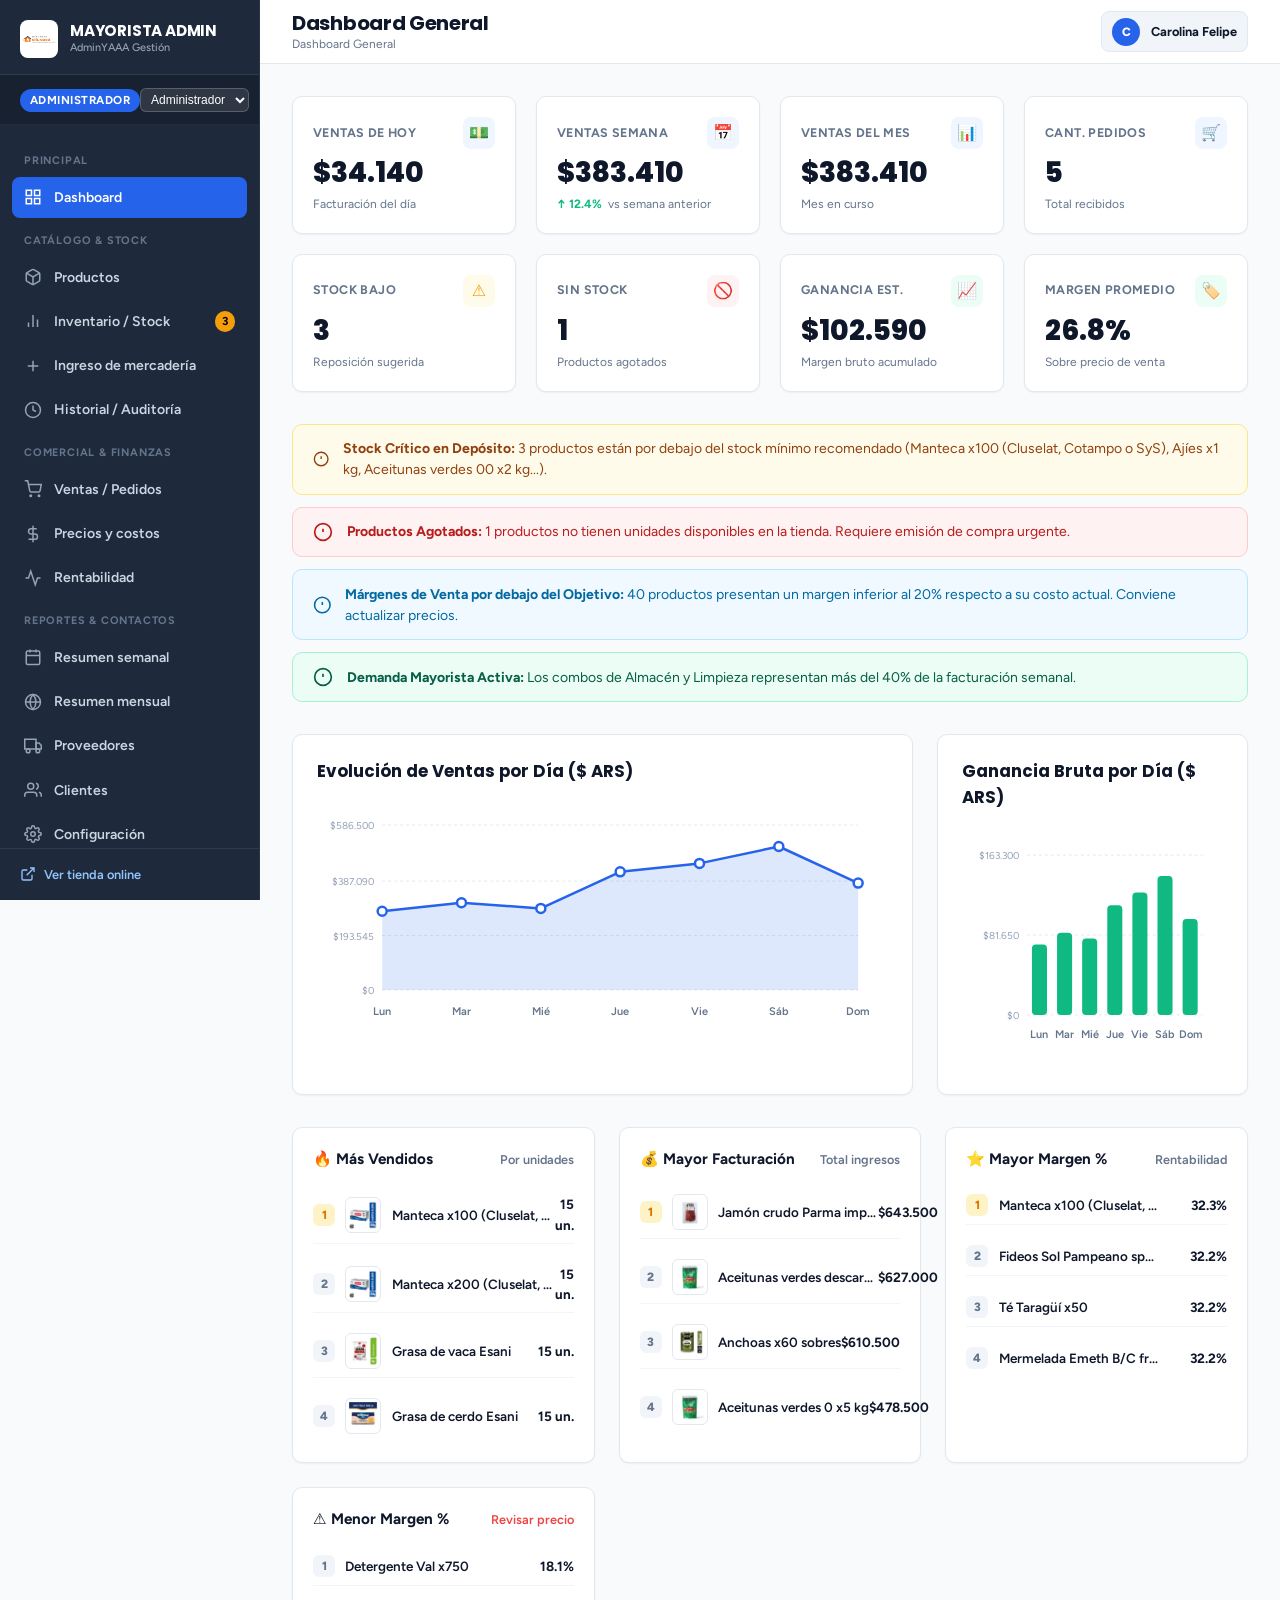
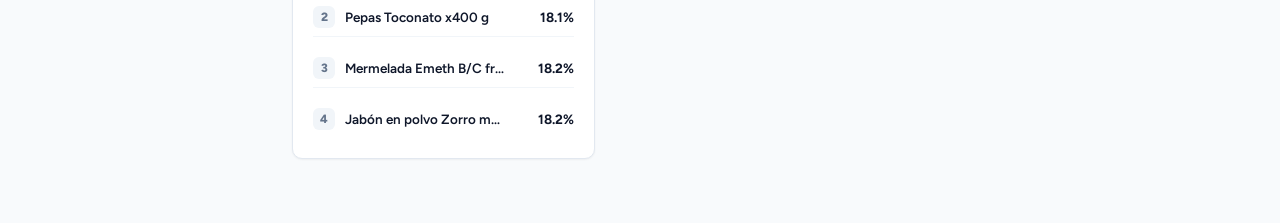
==== commit 9bfe4cb2: "feat: Sistema integral de gestión SaaS para mayorista de alimentos (/admin) - Dashboard ejecutivo co" ====
--- a/admin/index.html
+++ b/admin/index.html
@@ -3,365 +3,1327 @@
 <head>
   <meta charset="utf-8">
   <meta name="viewport" content="width=device-width, initial-scale=1, viewport-fit=cover">
-  <title>Panel Administrativo | Mayorista a tu Casa — AdminYAAA</title>
+  <title>Sistema de Gestión Mayorista | Mayorista a tu Casa — AdminYAAA</title>
   <meta name="robots" content="noindex, nofollow">
   <link rel="icon" type="image/png" href="../img/logo.png">
 
+  <!-- Google Fonts (Figtree & Poppins) -->
   <link rel="preconnect" href="https://fonts.googleapis.com">
   <link rel="preconnect" href="https://fonts.gstatic.com" crossorigin>
   <link rel="stylesheet" href="https://fonts.googleapis.com/css2?family=Figtree:wght@400;500;600;700&family=Poppins:wght@500;600;700;800&display=swap">
 
-  <link rel="stylesheet" href="../css/variables.css">
-  <link rel="stylesheet" href="../css/base.css">
-  <link rel="stylesheet" href="../css/components.css">
-
-  <style>
-    .admin-layout {
-      display: flex;
-      min-height: 100vh;
-      background: var(--color-bg-page);
-    }
-    .admin-sidebar {
-      width: 260px;
-      background: var(--color-primary-900);
-      color: #FFFFFF;
-      padding: 1.5rem 1rem;
-      display: flex;
-      flex-direction: column;
-      flex-shrink: 0;
-    }
-    .admin-main {
-      flex: 1;
-      padding: 2rem;
-      overflow-y: auto;
-    }
-    .admin-nav-item {
-      display: flex;
-      align-items: center;
-      gap: 0.75rem;
-      padding: 0.75rem 1rem;
-      border-radius: var(--radius-md);
-      color: #CBD5E1;
-      font-weight: 600;
-      font-size: 0.875rem;
-      margin-bottom: 0.35rem;
-      transition: all var(--transition-fast);
-      cursor: pointer;
-    }
-    .admin-nav-item:hover,
-    .admin-nav-item.is-active {
-      background: rgba(255, 255, 255, 0.1);
-      color: #FFFFFF;
-    }
-    .admin-stats-grid {
-      display: grid;
-      grid-template-columns: repeat(auto-fit, minmax(220px, 1fr));
-      gap: 1.25rem;
-      margin-bottom: 2rem;
-    }
-    .admin-stat-card {
-      background: #FFFFFF;
-      padding: 1.5rem;
-      border-radius: var(--radius-lg);
-      border: 1px solid var(--color-border);
-      box-shadow: var(--shadow-xs);
-    }
-    .admin-stat-val {
-      font-family: var(--font-heading);
-      font-size: 2rem;
-      font-weight: 800;
-      color: var(--color-primary-900);
-      line-height: 1.1;
-      margin-top: 0.35rem;
-    }
-    .admin-table-wrap {
-      background: #FFFFFF;
-      border-radius: var(--radius-lg);
-      border: 1px solid var(--color-border);
-      overflow-x: auto;
-      box-shadow: var(--shadow-xs);
-    }
-    .admin-table {
-      width: 100%;
-      border-collapse: collapse;
-      text-align: left;
-      font-size: 0.875rem;
-    }
-    .admin-table th {
-      background: var(--color-bg-surface);
-      padding: 0.875rem 1rem;
-      font-weight: 700;
-      color: var(--color-text-muted);
-      border-bottom: 1px solid var(--color-border);
-    }
-    .admin-table td {
-      padding: 0.875rem 1rem;
-      border-bottom: 1px solid var(--color-border);
-      color: var(--color-text-main);
-    }
-    .admin-table tr:hover td {
-      background: #F8FAFC;
-    }
-    @media (max-width: 768px) {
-      .admin-layout { flex-direction: column; }
-      .admin-sidebar { width: 100%; }
-      .admin-main { padding: 1rem; }
-    }
-  </style>
+  <!-- Estilos del Sistema SaaS -->
+  <link rel="stylesheet" href="css/admin.css">
 </head>
-<body>
-
-  <div class="admin-layout">
-    <!-- Sidebar -->
-    <aside class="admin-sidebar">
-      <div style="display:flex;align-items:center;gap:0.75rem;margin-bottom:2rem;padding:0 0.5rem">
-        <img src="../img/logo.png" alt="Mayorista a tu Casa" style="height:38px">
-        <div>
-          <div style="font-weight:800;font-size:1rem;line-height:1.1">PANEL ADMIN</div>
-          <small style="font-size:0.6875rem;color:#FFE8D6">AdminYAAA</small>
-        </div>
+<body class="admin-body">
+
+  <!-- ============================================================
+       SIDEBAR DE NAVEGACIÓN
+       ============================================================ -->
+  <aside class="admin-sidebar" id="admin-sidebar" aria-label="Menú principal de gestión">
+    <div class="sidebar-header">
+      <a href="#dashboard" class="sidebar-brand">
+        <img src="../img/logo.png" alt="Logo" class="sidebar-brand-img">
+        <div class="sidebar-brand-texts">
+          <span class="sidebar-brand-title">MAYORISTA ADMIN</span>
+          <span class="sidebar-brand-badge">AdminYAAA Gestión</span>
+        </div>
+      </a>
+    </div>
+
+    <!-- Selector de Rol Activo -->
+    <div class="sidebar-role-box">
+      <div>
+        <span class="role-pill" id="role-pill-badge">Administrador</span>
       </div>
-
-      <nav style="flex:1">
-        <div class="admin-nav-item is-active" data-tab="tab-products">
-          <svg viewBox="0 0 24 24" width="18" height="18" fill="none" stroke="currentColor" stroke-width="2"><path d="M6 2L3 6v14a2 2 0 0 0 2 2h14a2 2 0 0 0 2-2V6l-3-4z"/><line x1="3" y1="6" x2="21" y2="6"/><path d="M16 10a4 4 0 0 1-8 0"/></svg>
-          Catálogo de Productos
-        </div>
-        <div class="admin-nav-item" data-tab="tab-orders">
-          <svg viewBox="0 0 24 24" width="18" height="18" fill="none" stroke="currentColor" stroke-width="2"><path d="M14 2H6a2 2 0 0 0-2 2v16a2 2 0 0 0 2 2h12a2 2 0 0 0 2-2V8z"/><polyline points="14 2 14 8 20 8"/></svg>
-          Pedidos de WhatsApp
-        </div>
-        <div class="admin-nav-item" data-tab="tab-combos">
-          <svg viewBox="0 0 24 24" width="18" height="18" fill="none" stroke="currentColor" stroke-width="2"><polygon points="12 2 15.09 8.26 22 9.27 17 14.14 18.18 21.02 12 17.77 5.82 21.02 7 14.14 2 9.27 8.91 8.26 12 2"/></svg>
-          Combos y Precios
-        </div>
-      </nav>
-
-      <div style="padding:1rem 0.5rem;border-top:1px solid rgba(255,255,255,0.1)">
-        <a href="../" class="btn btn--outline btn--sm btn--block" style="color:#FFFFFF;border-color:rgba(255,255,255,0.3)">
-          ← Volver a la Tienda
-        </a>
+      <select class="role-select" id="select-admin-role" title="Cambiar rol para probar permisos">
+        <option value="Administrador">Administrador</option>
+        <option value="Operador">Operador</option>
+        <option value="Solo lectura">Solo lectura</option>
+      </select>
+    </div>
+
+    <!-- Links de Navegación -->
+    <nav class="sidebar-nav">
+      <div class="nav-section-title">Principal</div>
+      <a class="sidebar-link is-active" data-tab="dashboard">
+        <div class="sidebar-link-content">
+          <svg viewBox="0 0 24 24" width="18" height="18" fill="none" stroke="currentColor" stroke-width="2"><rect x="3" y="3" width="7" height="7"/><rect x="14" y="3" width="7" height="7"/><rect x="14" y="14" width="7" height="7"/><rect x="3" y="14" width="7" height="7"/></svg>
+          <span>Dashboard</span>
+        </div>
+      </a>
+
+      <div class="nav-section-title">Catálogo & Stock</div>
+      <a class="sidebar-link" data-tab="productos">
+        <div class="sidebar-link-content">
+          <svg viewBox="0 0 24 24" width="18" height="18" fill="none" stroke="currentColor" stroke-width="2"><path d="M21 16V8a2 2 0 0 0-1-1.73l-7-4a2 2 0 0 0-2 0l-7 4A2 2 0 0 0 3 8v8a2 2 0 0 0 1 1.73l7 4a2 2 0 0 0 2 0l7-4A2 2 0 0 0 21 16z"/><polyline points="3.27 6.96 12 12.01 20.73 6.96"/><line x1="12" y1="22.08" x2="12" y2="12"/></svg>
+          <span>Productos</span>
+        </div>
+      </a>
+      <a class="sidebar-link" data-tab="inventario">
+        <div class="sidebar-link-content">
+          <svg viewBox="0 0 24 24" width="18" height="18" fill="none" stroke="currentColor" stroke-width="2"><line x1="18" y1="20" x2="18" y2="10"/><line x1="12" y1="20" x2="12" y2="4"/><line x1="6" y1="20" x2="6" y2="14"/></svg>
+          <span>Inventario / Stock</span>
+        </div>
+        <span class="sidebar-counter counter--warning" id="sidebar-low-stock-count" style="display:none">0</span>
+      </a>
+      <a class="sidebar-link" data-tab="ingresos">
+        <div class="sidebar-link-content">
+          <svg viewBox="0 0 24 24" width="18" height="18" fill="none" stroke="currentColor" stroke-width="2"><path d="M12 5v14M5 12h14"/></svg>
+          <span>Ingreso de mercadería</span>
+        </div>
+      </a>
+      <a class="sidebar-link" data-tab="historial">
+        <div class="sidebar-link-content">
+          <svg viewBox="0 0 24 24" width="18" height="18" fill="none" stroke="currentColor" stroke-width="2"><circle cx="12" cy="12" r="10"/><polyline points="12 6 12 12 16 14"/></svg>
+          <span>Historial / Auditoría</span>
+        </div>
+      </a>
+
+      <div class="nav-section-title">Comercial & Finanzas</div>
+      <a class="sidebar-link" data-tab="pedidos">
+        <div class="sidebar-link-content">
+          <svg viewBox="0 0 24 24" width="18" height="18" fill="none" stroke="currentColor" stroke-width="2"><circle cx="9" cy="21" r="1"/><circle cx="20" cy="21" r="1"/><path d="M1 1h4l2.68 13.39a2 2 0 0 0 2 1.61h9.72a2 2 0 0 0 2-1.61L23 6H6"/></svg>
+          <span>Ventas / Pedidos</span>
+        </div>
+      </a>
+      <a class="sidebar-link" data-tab="precios">
+        <div class="sidebar-link-content">
+          <svg viewBox="0 0 24 24" width="18" height="18" fill="none" stroke="currentColor" stroke-width="2"><line x1="12" y1="1" x2="12" y2="23"/><path d="M17 5H9.5a3.5 3.5 0 0 0 0 7h5a3.5 3.5 0 0 1 0 7H6"/></svg>
+          <span>Precios y costos</span>
+        </div>
+      </a>
+      <a class="sidebar-link" data-tab="rentabilidad">
+        <div class="sidebar-link-content">
+          <svg viewBox="0 0 24 24" width="18" height="18" fill="none" stroke="currentColor" stroke-width="2"><path d="M22 12h-4l-3 9L9 3l-3 9H2"/></svg>
+          <span>Rentabilidad</span>
+        </div>
+      </a>
+
+      <div class="nav-section-title">Reportes & Contactos</div>
+      <a class="sidebar-link" data-tab="reporte-semanal">
+        <div class="sidebar-link-content">
+          <svg viewBox="0 0 24 24" width="18" height="18" fill="none" stroke="currentColor" stroke-width="2"><rect x="3" y="4" width="18" height="18" rx="2" ry="2"/><line x1="16" y1="2" x2="16" y2="6"/><line x1="8" y1="2" x2="8" y2="6"/><line x1="3" y1="10" x2="21" y2="10"/></svg>
+          <span>Resumen semanal</span>
+        </div>
+      </a>
+      <a class="sidebar-link" data-tab="reporte-mensual">
+        <div class="sidebar-link-content">
+          <svg viewBox="0 0 24 24" width="18" height="18" fill="none" stroke="currentColor" stroke-width="2"><circle cx="12" cy="12" r="10"/><path d="M12 2a15.3 15.3 0 0 1 4 10 15.3 15.3 0 0 1-4 10 15.3 15.3 0 0 1-4-10 15.3 15.3 0 0 1 4-10z"/><path d="M2 12h20"/></svg>
+          <span>Resumen mensual</span>
+        </div>
+      </a>
+      <a class="sidebar-link" data-tab="proveedores">
+        <div class="sidebar-link-content">
+          <svg viewBox="0 0 24 24" width="18" height="18" fill="none" stroke="currentColor" stroke-width="2"><rect x="1" y="3" width="15" height="13"/><polygon points="16 8 20 8 23 11 23 16 16 16 16 8"/><circle cx="5.5" cy="18.5" r="2.5"/><circle cx="18.5" cy="18.5" r="2.5"/></svg>
+          <span>Proveedores</span>
+        </div>
+      </a>
+      <a class="sidebar-link" data-tab="clientes">
+        <div class="sidebar-link-content">
+          <svg viewBox="0 0 24 24" width="18" height="18" fill="none" stroke="currentColor" stroke-width="2"><path d="M17 21v-2a4 4 0 0 0-4-4H5a4 4 0 0 0-4 4v2"/><circle cx="9" cy="7" r="4"/><path d="M23 21v-2a4 4 0 0 0-3-3.87"/><path d="M16 3.13a4 4 0 0 1 0 7.75"/></svg>
+          <span>Clientes</span>
+        </div>
+      </a>
+      <a class="sidebar-link" data-tab="configuracion">
+        <div class="sidebar-link-content">
+          <svg viewBox="0 0 24 24" width="18" height="18" fill="none" stroke="currentColor" stroke-width="2"><circle cx="12" cy="12" r="3"/><path d="M19.4 15a1.65 1.65 0 0 0 .33 1.82l.06.06a2 2 0 0 1 0 2.83 2 2 0 0 1-2.83 0l-.06-.06a1.65 1.65 0 0 0-1.82-.33 1.65 1.65 0 0 0-1 1.51V21a2 2 0 0 1-2 2 2 2 0 0 1-2-2v-.09A1.65 1.65 0 0 0 9 19.4a1.65 1.65 0 0 0-1.82.33l-.06.06a2 2 0 0 1-2.83 0 2 2 0 0 1 0-2.83l.06-.06a1.65 1.65 0 0 0 .33-1.82 1.65 1.65 0 0 0-1.51-1H3a2 2 0 0 1-2-2 2 2 0 0 1 2-2h.09A1.65 1.65 0 0 0 4.6 9a1.65 1.65 0 0 0-.33-1.82l-.06-.06a2 2 0 0 1 0-2.83 2 2 0 0 1 2.83 0l.06.06a1.65 1.65 0 0 0 1.82.33H9a1.65 1.65 0 0 0 1-1.51V3a2 2 0 0 1 2-2 2 2 0 0 1 2 2v.09a1.65 1.65 0 0 0 1 1.51 1.65 1.65 0 0 0 1.82-.33l.06-.06a2 2 0 0 1 2.83 0 2 2 0 0 1 0 2.83l-.06.06a1.65 1.65 0 0 0-.33 1.82V9a1.65 1.65 0 0 0 1.51 1H21a2 2 0 0 1 2 2 2 2 0 0 1-2 2h-.09a1.65 1.65 0 0 0-1.51 1z"/></svg>
+          <span>Configuración</span>
+        </div>
+      </a>
+    </nav>
+
+    <!-- Footer del Sidebar -->
+    <div class="sidebar-footer">
+      <a href="../" target="_blank" class="store-public-link">
+        <svg viewBox="0 0 24 24" width="16" height="16" fill="none" stroke="currentColor" stroke-width="2"><path d="M18 13v6a2 2 0 0 1-2 2H5a2 2 0 0 1-2-2V8a2 2 0 0 1 2-2h6"/><polyline points="15 3 21 3 21 9"/><line x1="10" y1="14" x2="21" y2="3"/></svg>
+        <span>Ver tienda online</span>
+      </a>
+    </div>
+  </aside>
+
+  <!-- ============================================================
+       WRAPPER PRINCIPAL (HEADER + VISTAS)
+       ============================================================ -->
+  <div class="admin-main-wrap">
+    
+    <!-- Header Superior -->
+    <header class="admin-header">
+      <div class="header-left">
+        <button type="button" class="sidebar-toggle-btn" id="btn-sidebar-toggle" aria-label="Abrir menú">
+          <svg viewBox="0 0 24 24" width="24" height="24" fill="none" stroke="currentColor" stroke-width="2"><line x1="3" y1="12" x2="21" y2="12"/><line x1="3" y1="6" x2="21" y2="6"/><line x1="3" y1="18" x2="21" y2="18"/></svg>
+        </button>
+        <div class="header-title-box">
+          <h1 class="header-page-title" id="header-current-title">Dashboard General</h1>
+          <span class="header-breadcrumb" id="header-breadcrumb-title">Panel de Control</span>
+        </div>
       </div>
-    </aside>
-
-    <!-- Main Content -->
-    <main class="admin-main">
-      <div style="display:flex;justify-content:space-between;align-items:center;margin-bottom:2rem;flex-wrap:wrap;gap:1rem">
-        <div>
-          <h1 style="font-size:1.75rem">Panel de Gestión Mayorista</h1>
-          <p class="text-muted" style="font-size:0.875rem">Administración de catálogo, precios, stock y pedidos para Mayorista a tu Casa.</p>
-        </div>
-        <div>
-          <button type="button" class="btn btn--primary" id="btn-export-catalog">
-            Descargar Catálogo (JSON)
+
+      <div class="header-right">
+        <div class="header-actions">
+          <div class="admin-user-badge">
+            <div class="user-avatar">C</div>
+            <span class="user-name-text">Carolina Felipe</span>
+          </div>
+        </div>
+      </div>
+    </header>
+
+    <!-- Contenido Dinámico de Vistas -->
+    <main class="admin-content" role="main">
+
+      <!-- ========================================================
+           1. VISTA DASHBOARD (SECCIÓN 2)
+           ======================================================== -->
+      <section class="admin-view is-active" id="view-dashboard">
+        <!-- 8 Cards Superiores -->
+        <div class="stats-grid-8">
+          <div class="stat-card">
+            <div class="stat-card-header">
+              <span class="stat-label">Ventas de Hoy</span>
+              <div class="stat-icon-wrap is-primary">💵</div>
+            </div>
+            <div class="stat-value" id="kpi-sales-today">$0</div>
+            <div class="stat-meta">Facturación del día</div>
+          </div>
+
+          <div class="stat-card">
+            <div class="stat-card-header">
+              <span class="stat-label">Ventas Semana</span>
+              <div class="stat-icon-wrap is-primary">📅</div>
+            </div>
+            <div class="stat-value" id="kpi-sales-week">$0</div>
+            <div class="stat-meta"><span class="trend-badge trend-up">↑ 12.4%</span> vs semana anterior</div>
+          </div>
+
+          <div class="stat-card">
+            <div class="stat-card-header">
+              <span class="stat-label">Ventas del Mes</span>
+              <div class="stat-icon-wrap is-primary">📊</div>
+            </div>
+            <div class="stat-value" id="kpi-sales-month">$0</div>
+            <div class="stat-meta">Mes en curso</div>
+          </div>
+
+          <div class="stat-card">
+            <div class="stat-card-header">
+              <span class="stat-label">Cant. Pedidos</span>
+              <div class="stat-icon-wrap is-primary">🛒</div>
+            </div>
+            <div class="stat-value" id="kpi-orders-count">0</div>
+            <div class="stat-meta">Total recibidos</div>
+          </div>
+
+          <div class="stat-card">
+            <div class="stat-card-header">
+              <span class="stat-label">Stock Bajo</span>
+              <div class="stat-icon-wrap is-warning">⚠️</div>
+            </div>
+            <div class="stat-value" id="kpi-low-stock">0</div>
+            <div class="stat-meta">Reposición sugerida</div>
+          </div>
+
+          <div class="stat-card">
+            <div class="stat-card-header">
+              <span class="stat-label">Sin Stock</span>
+              <div class="stat-icon-wrap is-danger">🚫</div>
+            </div>
+            <div class="stat-value" id="kpi-out-stock">0</div>
+            <div class="stat-meta">Productos agotados</div>
+          </div>
+
+          <div class="stat-card">
+            <div class="stat-card-header">
+              <span class="stat-label">Ganancia Est.</span>
+              <div class="stat-icon-wrap is-success">📈</div>
+            </div>
+            <div class="stat-value" id="kpi-profit-month">$0</div>
+            <div class="stat-meta">Margen bruto acumulado</div>
+          </div>
+
+          <div class="stat-card">
+            <div class="stat-card-header">
+              <span class="stat-label">Margen Promedio</span>
+              <div class="stat-icon-wrap is-success">🏷️</div>
+            </div>
+            <div class="stat-value" id="kpi-avg-margin">0%</div>
+            <div class="stat-meta">Sobre precio de venta</div>
+          </div>
+        </div>
+
+        <!-- Alertas Inteligentes Automáticas (Sección 19) -->
+        <div class="alerts-container" id="dashboard-alerts-container"></div>
+
+        <!-- Gráficos Nativos SVG (Ventas y Ganancias) -->
+        <div class="charts-grid-2">
+          <div class="chart-card">
+            <div class="chart-card-header">
+              <h3 class="chart-title">Evolución de Ventas por Día ($ ARS)</h3>
+            </div>
+            <div class="chart-svg-container" id="chart-sales-daily"></div>
+          </div>
+
+          <div class="chart-card">
+            <div class="chart-card-header">
+              <h3 class="chart-title">Ganancia Bruta por Día ($ ARS)</h3>
+            </div>
+            <div class="chart-svg-container" id="chart-profit-daily"></div>
+          </div>
+        </div>
+
+        <!-- 4 Rankings de Productos (Sección 2) -->
+        <div class="rankings-grid-4">
+          <div class="ranking-card">
+            <div class="ranking-card-title">
+              <span>🔥 Más Vendidos</span>
+              <small style="color:#64748B;font-weight:600">Por unidades</small>
+            </div>
+            <div class="ranking-list" id="ranking-top-sellers"></div>
+          </div>
+
+          <div class="ranking-card">
+            <div class="ranking-card-title">
+              <span>💰 Mayor Facturación</span>
+              <small style="color:#64748B;font-weight:600">Total ingresos</small>
+            </div>
+            <div class="ranking-list" id="ranking-top-revenue"></div>
+          </div>
+
+          <div class="ranking-card">
+            <div class="ranking-card-title">
+              <span>⭐ Mayor Margen %</span>
+              <small style="color:#64748B;font-weight:600">Rentabilidad</small>
+            </div>
+            <div class="ranking-list" id="ranking-top-margin"></div>
+          </div>
+
+          <div class="ranking-card">
+            <div class="ranking-card-title">
+              <span>⚠️ Menor Margen %</span>
+              <small style="color:#EF4444;font-weight:600">Revisar precio</small>
+            </div>
+            <div class="ranking-list" id="ranking-lowest-margin"></div>
+          </div>
+        </div>
+      </section>
+
+      <!-- ========================================================
+           2. VISTA PRODUCTOS (SECCIÓN 3)
+           ======================================================== -->
+      <section class="admin-view" id="view-productos">
+        <div class="view-toolbar">
+          <div class="view-heading">
+            <h2 class="view-title">Catálogo Mayorista de Productos</h2>
+            <span class="view-subtitle" id="products-count-badge">Cargando catálogo...</span>
+          </div>
+          <div class="view-actions-group">
+            <button type="button" class="btn btn--secondary btn--sm" data-export="csv" data-target-table="products-table">Exportar CSV</button>
+            <button type="button" class="btn btn--secondary btn--sm" data-export="excel" data-target-table="products-table">Exportar Excel</button>
+            <button type="button" class="btn btn--primary" id="btn-open-new-product-modal" data-permission="write">+ Nuevo Producto</button>
+          </div>
+        </div>
+
+        <div class="table-card">
+          <div class="table-filter-bar">
+            <div class="filter-group">
+              <input type="search" class="form-input" id="products-search-input" placeholder="Buscar por nombre, SKU o marca..." style="width:260px">
+              <select class="form-select" id="products-section-select">
+                <option value="todos">Todas las Secciones</option>
+                <option value="Almacén">Almacén</option>
+                <option value="Desayuno y merienda">Desayuno y merienda</option>
+                <option value="Fiambrería y quesos">Fiambrería y quesos</option>
+                <option value="Bebidas">Bebidas</option>
+                <option value="Limpieza del hogar">Limpieza</option>
+                <option value="Perfumería e higiene personal">Perfumería</option>
+                <option value="Snacks">Snacks</option>
+              </select>
+              <select class="form-select" id="products-stock-select">
+                <option value="todos">Todos los Estados de Stock</option>
+                <option value="normal">🟢 Stock Normal</option>
+                <option value="bajo">🟡 Stock Bajo / Crítico</option>
+                <option value="agotado">🔴 Agotados (Sin Stock)</option>
+              </select>
+            </div>
+          </div>
+
+          <div class="table-responsive">
+            <table class="data-table" id="products-table">
+              <thead>
+                <tr>
+                  <th>Packshot</th>
+                  <th>SKU</th>
+                  <th>Producto</th>
+                  <th>Sección</th>
+                  <th>Marca</th>
+                  <th>Unidad</th>
+                  <th>Stock Actual</th>
+                  <th>Mínimo</th>
+                  <th>Costo</th>
+                  <th>Precio Venta</th>
+                  <th>Margen $</th>
+                  <th>Margen %</th>
+                  <th>Acción</th>
+                </tr>
+              </thead>
+              <tbody id="products-table-body"></tbody>
+            </table>
+          </div>
+        </div>
+      </section>
+
+      <!-- ========================================================
+           3. VISTA INVENTARIO / STOCK (SECCIÓN 8)
+           ======================================================== -->
+      <section class="admin-view" id="view-inventario">
+        <div class="view-toolbar">
+          <div class="view-heading">
+            <h2 class="view-title">Control de Inventario y Existencias</h2>
+            <span class="view-subtitle">Ecuación: Stock Inicial + Ingresos - Ventas ± Ajustes = Stock Actual</span>
+          </div>
+          <div class="view-actions-group">
+            <button type="button" class="btn btn--secondary btn--sm" data-export="csv" data-target-table="inventory-table">Exportar Inventario</button>
+            <button type="button" class="btn btn--secondary btn--sm" data-export="pdf">Imprimir / PDF</button>
+          </div>
+        </div>
+
+        <div class="stats-grid-8" style="grid-template-columns:repeat(3, 1fr);margin-bottom:1.5rem">
+          <div class="stat-card">
+            <span class="stat-label">Total Unidades en Depósito</span>
+            <div class="stat-value" id="inv-stat-total-units">0</div>
+          </div>
+          <div class="stat-card">
+            <span class="stat-label">Valuación a Costo de Compra</span>
+            <div class="stat-value" id="inv-stat-valuation-cost">$0</div>
+          </div>
+          <div class="stat-card">
+            <span class="stat-label">Valuación a Precio de Venta</span>
+            <div class="stat-value" id="inv-stat-valuation-price">$0</div>
+          </div>
+        </div>
+
+        <div class="table-card">
+          <div class="table-responsive">
+            <table class="data-table" id="inventory-table">
+              <thead>
+                <tr>
+                  <th>SKU</th>
+                  <th>Producto y Categoría</th>
+                  <th>Stock Físico</th>
+                  <th>Mínimo Sugerido</th>
+                  <th>Máximo</th>
+                  <th>Ingresadas (Histórico)</th>
+                  <th>Vendidas (Histórico)</th>
+                  <th>Estado</th>
+                  <th>Ajuste</th>
+                </tr>
+              </thead>
+              <tbody id="inventory-table-body"></tbody>
+            </table>
+          </div>
+        </div>
+      </section>
+
+      <!-- ========================================================
+           4. VISTA INGRESO DE MERCADERÍA (SECCIÓN 5)
+           ======================================================== -->
+      <section class="admin-view" id="view-ingresos">
+        <div class="view-toolbar">
+          <div class="view-heading">
+            <h2 class="view-title">Registrar Ingreso de Mercadería</h2>
+            <span class="view-subtitle">Aumenta el stock automáticamente, guarda el costo histórico y recalcula márgenes</span>
+          </div>
+        </div>
+
+        <div class="modal-card" style="max-width:800px;margin:0 auto">
+          <form id="form-goods-receipt">
+            <div class="modal-body">
+              <div class="form-grid-2">
+                <div class="form-group">
+                  <label class="form-label" for="receipt-supplier-select">1. Proveedor *</label>
+                  <select class="form-select" id="receipt-supplier-select" required></select>
+                </div>
+                <div class="form-group">
+                  <label class="form-label" for="receipt-date-input">Fecha de Ingreso *</label>
+                  <input type="datetime-local" class="form-input" id="receipt-date-input">
+                </div>
+              </div>
+
+              <div class="form-group">
+                <label class="form-label" for="receipt-product-select">2. Producto a Ingresar *</label>
+                <select class="form-select" id="receipt-product-select" required></select>
+              </div>
+
+              <div class="form-grid-2">
+                <div class="form-group">
+                  <label class="form-label" for="receipt-qty-input">3. Cantidad Ingresada *</label>
+                  <input type="number" min="1" class="form-input" id="receipt-qty-input" placeholder="Ej: 50" required>
+                </div>
+                <div class="form-group">
+                  <label class="form-label" for="receipt-cost-input">4. Costo Unitario de Compra ($ ARS) *</label>
+                  <input type="number" min="1" step="any" class="form-input" id="receipt-cost-input" placeholder="Ej: 1250" required>
+                </div>
+              </div>
+
+              <div class="form-group">
+                <label class="form-label" for="receipt-invoice-num">5. N° de Remito / Factura Proveedor</label>
+                <input type="text" class="form-input" id="receipt-invoice-num" placeholder="Ej: REM-0001-002490">
+              </div>
+
+              <!-- Caja de Sugerencia de Precio de Venta (Sección 6) -->
+              <div style="background:#EFF6FF;border:1px solid #BFDBFE;padding:1.25rem;border-radius:8px;margin-bottom:1rem">
+                <div style="font-weight:700;color:#1E40AF;margin-bottom:0.5rem">💡 Sugerencia Automática de Precio de Venta</div>
+                <div style="font-size:0.85rem;color:#1E3A8A;display:flex;justify-content:space-between;margin-bottom:0.75rem">
+                  <span>Precio sugerido (Margen objetivo <strong id="receipt-suggested-margin-val">30%</strong>):</span>
+                  <strong style="font-size:1.15rem;color:#2563EB" id="receipt-suggested-price-val">—</strong>
+                </div>
+                <label style="display:flex;align-items:center;gap:0.5rem;font-size:0.85rem;font-weight:600;cursor:pointer">
+                  <input type="checkbox" id="receipt-update-price-check" checked>
+                  Actualizar precio de venta del producto al precio sugerido
+                </label>
+                <div style="margin-top:0.5rem">
+                  <input type="number" step="any" class="form-input" id="receipt-new-price-input" placeholder="Precio de venta final a fijar">
+                </div>
+              </div>
+
+              <div class="form-group">
+                <label class="form-label" for="receipt-notes-input">Observaciones / Lote</label>
+                <textarea class="form-textarea" id="receipt-notes-input" rows="2" placeholder="Ej: Vencimiento 12/2027, embalaje en perfecto estado"></textarea>
+              </div>
+            </div>
+
+            <div class="modal-footer">
+              <button type="submit" class="btn btn--primary" data-permission="write">
+                ✅ Confirmar Ingreso de Mercadería
+              </button>
+            </div>
+          </form>
+        </div>
+      </section>
+
+      <!-- ========================================================
+           5. VISTA HISTORIAL Y AUDITORÍA (SECCIÓN 7)
+           ======================================================== -->
+      <section class="admin-view" id="view-historial">
+        <div class="view-toolbar">
+          <div class="view-heading">
+            <h2 class="view-title">Historial de Movimientos y Auditoría</h2>
+            <span class="view-subtitle">Registro inmutable de ingresos, ventas, mermas y ajustes de inventario</span>
+          </div>
+          <div class="view-actions-group">
+            <button type="button" class="btn btn--secondary btn--sm" data-export="csv" data-target-table="movements-table">Exportar Auditoría CSV</button>
+          </div>
+        </div>
+
+        <div class="table-card">
+          <div class="table-filter-bar">
+            <div class="filter-group">
+              <select class="form-select" id="movements-date-select">
+                <option value="todos">Cualquier Fecha</option>
+                <option value="hoy">Hoy</option>
+                <option value="7dias">Últimos 7 días</option>
+                <option value="esteMes">Este mes</option>
+              </select>
+              <select class="form-select" id="movements-type-select">
+                <option value="todos">Todos los Tipos de Movimiento</option>
+                <option value="INGRESO">📦 Ingresos de mercadería</option>
+                <option value="VENTA">🛒 Ventas tienda</option>
+                <option value="AJUSTE_NEGATIVO">📉 Ajustes negativos / Mermas</option>
+                <option value="AJUSTE_POSITIVO">📈 Ajustes positivos</option>
+                <option value="CANCELACION_VENTA">↩️ Cancelación de venta</option>
+              </select>
+            </div>
+          </div>
+
+          <div class="table-responsive">
+            <table class="data-table" id="movements-table">
+              <thead>
+                <tr>
+                  <th>ID</th>
+                  <th>Fecha y Hora</th>
+                  <th>Tipo</th>
+                  <th>Producto</th>
+                  <th>Cantidad</th>
+                  <th>Stock (Prev → Nuevo)</th>
+                  <th>Costo Unit.</th>
+                  <th>Doc. / Remito</th>
+                  <th>Motivo / Detalle</th>
+                  <th>Usuario</th>
+                </tr>
+              </thead>
+              <tbody id="movements-table-body"></tbody>
+            </table>
+          </div>
+        </div>
+      </section>
+
+      <!-- ========================================================
+           6. VISTA VENTAS / PEDIDOS (SECCIÓN 13)
+           ======================================================== -->
+      <section class="admin-view" id="view-pedidos">
+        <div class="view-toolbar">
+          <div class="view-heading">
+            <h2 class="view-title">Ventas y Pedidos de la Tienda</h2>
+            <span class="view-subtitle">Confirmar un pedido descuenta stock; cancelarlo restablece las unidades</span>
+          </div>
+        </div>
+
+        <div class="table-card">
+          <div class="table-responsive">
+            <table class="data-table" id="orders-table">
+              <thead>
+                <tr>
+                  <th>N° Pedido</th>
+                  <th>Fecha</th>
+                  <th>Cliente y Teléfono</th>
+                  <th>Ítems</th>
+                  <th>Total</th>
+                  <th>Estado Actual</th>
+                  <th>Cambiar Estado</th>
+                  <th>WhatsApp</th>
+                </tr>
+              </thead>
+              <tbody id="orders-table-body"></tbody>
+            </table>
+          </div>
+        </div>
+      </section>
+
+      <!-- ========================================================
+           7. VISTA PRECIOS Y COSTOS (SECCIÓN 6)
+           ======================================================== -->
+      <section class="admin-view" id="view-precios">
+        <div class="view-toolbar">
+          <div class="view-heading">
+            <h2 class="view-title">Control de Costos, Precios y Márgenes</h2>
+            <span class="view-subtitle">Fórmula: Ganancia = Venta - Costo | Margen = Ganancia / Venta</span>
+          </div>
+          <div class="view-actions-group">
+            <button type="button" class="btn btn--primary" id="btn-open-bulk-price-modal" data-permission="write">
+              ⚡ Actualizar Precios en Lote
+            </button>
+          </div>
+        </div>
+
+        <div class="table-card">
+          <div class="table-responsive">
+            <table class="data-table" id="pricing-table">
+              <thead>
+                <tr>
+                  <th>SKU</th>
+                  <th>Producto</th>
+                  <th>Sección</th>
+                  <th>Costo Actual</th>
+                  <th>Precio Venta</th>
+                  <th>Ganancia $</th>
+                  <th>Margen %</th>
+                  <th>Margen Obj.</th>
+                  <th>Acción</th>
+                </tr>
+              </thead>
+              <tbody id="pricing-table-body"></tbody>
+            </table>
+          </div>
+        </div>
+      </section>
+
+      <!-- ========================================================
+           8. VISTA RENTABILIDAD (SECCIÓN 9)
+           ======================================================== -->
+      <section class="admin-view" id="view-rentabilidad">
+        <div class="view-toolbar">
+          <div class="view-heading">
+            <h2 class="view-title">Análisis de Rentabilidad y Unit Economics</h2>
+            <span class="view-subtitle">Ventas netas contra Costo de Mercadería Vendida (CMV)</span>
+          </div>
+        </div>
+
+        <div class="stats-grid-8" style="grid-template-columns:repeat(auto-fit, minmax(220px, 1fr))">
+          <div class="stat-card">
+            <span class="stat-label">Facturación Total (Ventas)</span>
+            <div class="stat-value" id="prof-stat-revenue">$0</div>
+          </div>
+          <div class="stat-card">
+            <span class="stat-label">Costo Mercadería Vendida (CMV)</span>
+            <div class="stat-value" id="prof-stat-cogs">$0</div>
+          </div>
+          <div class="stat-card">
+            <span class="stat-label">Ganancia Bruta Real</span>
+            <div class="stat-value" id="prof-stat-gross-profit">$0</div>
+          </div>
+          <div class="stat-card">
+            <span class="stat-label">Margen Bruto Global</span>
+            <div class="stat-value" id="prof-stat-margin-pct">0%</div>
+          </div>
+          <div class="stat-card">
+            <span class="stat-label">Ticket Promedio</span>
+            <div class="stat-value" id="prof-stat-avg-ticket">$0</div>
+          </div>
+        </div>
+
+        <div class="chart-card" style="margin-bottom:2rem">
+          <h3 class="chart-title" style="margin-bottom:1.5rem">Desglose de Rentabilidad por Categoría de Alimentos</h3>
+          <div id="profitability-category-breakdown"></div>
+        </div>
+      </section>
+
+      <!-- ========================================================
+           9. VISTA RESUMEN SEMANAL (SECCIÓN 10)
+           ======================================================== -->
+      <section class="admin-view" id="view-reporte-semanal">
+        <div class="view-toolbar">
+          <div class="view-heading">
+            <h2 class="view-title">Resumen Semanal Comparativo</h2>
+            <span class="view-subtitle">Rendimiento de los últimos 7 días contra la semana previa</span>
+          </div>
+        </div>
+
+        <div class="stats-grid-8" style="grid-template-columns:repeat(auto-fit, minmax(220px, 1fr))">
+          <div class="stat-card">
+            <span class="stat-label">Ventas Semanales</span>
+            <div class="stat-value" id="wrep-sales">$0</div>
+            <div class="stat-meta"><span class="trend-badge trend-up" id="wrep-var-sales">↑ 12.4%</span></div>
+          </div>
+          <div class="stat-card">
+            <span class="stat-label">Costos CMV</span>
+            <div class="stat-value" id="wrep-costs">$0</div>
+          </div>
+          <div class="stat-card">
+            <span class="stat-label">Ganancia Neta</span>
+            <div class="stat-value" id="wrep-profit">$0</div>
+            <div class="stat-meta"><span class="trend-badge trend-up" id="wrep-var-profit">↑ 8.1%</span></div>
+          </div>
+          <div class="stat-card">
+            <span class="stat-label">Margen Bruto</span>
+            <div class="stat-value" id="wrep-margin">0%</div>
+          </div>
+          <div class="stat-card">
+            <span class="stat-label">Pedidos Confirmados</span>
+            <div class="stat-value" id="wrep-orders">0</div>
+          </div>
+          <div class="stat-card">
+            <span class="stat-label">Unidades Vendidas</span>
+            <div class="stat-value" id="wrep-units">0</div>
+          </div>
+          <div class="stat-card">
+            <span class="stat-label">Ticket Promedio</span>
+            <div class="stat-value" id="wrep-avg-ticket">$0</div>
+          </div>
+        </div>
+
+        <div class="charts-grid-2">
+          <div class="table-card">
+            <div style="padding:1rem 1.25rem;border-bottom:1px solid #E2E8F0;font-weight:700">
+              Top Productos por Volumen (Semanal)
+            </div>
+            <table class="data-table">
+              <thead>
+                <tr>
+                  <th>#</th>
+                  <th>Producto</th>
+                  <th>Unidades</th>
+                  <th>Facturación</th>
+                </tr>
+              </thead>
+              <tbody id="wrep-top-units-body"></tbody>
+            </table>
+          </div>
+
+          <div class="table-card">
+            <div style="padding:1rem 1.25rem;border-bottom:1px solid #E2E8F0;font-weight:700">
+              Top Productos por Ganancia Real (Semanal)
+            </div>
+            <table class="data-table">
+              <thead>
+                <tr>
+                  <th>#</th>
+                  <th>Producto</th>
+                  <th>Ganancia</th>
+                  <th>Facturación</th>
+                </tr>
+              </thead>
+              <tbody id="wrep-top-profit-body"></tbody>
+            </table>
+          </div>
+        </div>
+      </section>
+
+      <!-- ========================================================
+           10. VISTA RESUMEN MENSUAL (SECCIÓN 11)
+           ======================================================== -->
+      <section class="admin-view" id="view-reporte-mensual">
+        <div class="view-toolbar">
+          <div class="view-heading">
+            <h2 class="view-title">Resumen Mensual de Operaciones</h2>
+            <span class="view-subtitle">Consolidado mensual con selector de mes y año</span>
+          </div>
+          <div class="view-actions-group">
+            <select class="form-select" id="mrep-month-select">
+              <option value="9" selected>Octubre</option>
+              <option value="8">Septiembre</option>
+              <option value="7">Agosto</option>
+            </select>
+            <select class="form-select" id="mrep-year-select">
+              <option value="2026" selected>2026</option>
+              <option value="2025">2025</option>
+            </select>
+          </div>
+        </div>
+
+        <div class="stats-grid-8" style="grid-template-columns:repeat(auto-fit, minmax(220px, 1fr))">
+          <div class="stat-card">
+            <span class="stat-label">Facturación del Mes</span>
+            <div class="stat-value" id="mrep-sales">$0</div>
+          </div>
+          <div class="stat-card">
+            <span class="stat-label">Costos Totales</span>
+            <div class="stat-value" id="mrep-costs">$0</div>
+          </div>
+          <div class="stat-card">
+            <span class="stat-label">Ganancia Bruta</span>
+            <div class="stat-value" id="mrep-profit">$0</div>
+          </div>
+          <div class="stat-card">
+            <span class="stat-label">Margen Bruto</span>
+            <div class="stat-value" id="mrep-margin">0%</div>
+          </div>
+          <div class="stat-card">
+            <span class="stat-label">Pedidos Realizados</span>
+            <div class="stat-value" id="mrep-orders">0</div>
+          </div>
+          <div class="stat-card">
+            <span class="stat-label">Unidades Totales</span>
+            <div class="stat-value" id="mrep-units">0</div>
+          </div>
+        </div>
+
+        <div class="chart-card">
+          <h3 class="chart-title" style="margin-bottom:1.5rem">Ventas Diarias del Mes ($ ARS)</h3>
+          <div class="chart-svg-container" id="mrep-chart-daily-sales"></div>
+        </div>
+      </section>
+
+      <!-- ========================================================
+           11. VISTA PROVEEDORES (SECCIÓN 12)
+           ======================================================== -->
+      <section class="admin-view" id="view-proveedores">
+        <div class="view-toolbar">
+          <div class="view-heading">
+            <h2 class="view-title">Directorio de Proveedores y Fabricantes</h2>
+            <span class="view-subtitle">Seguimiento de compras mayoristas y proveedores asociados</span>
+          </div>
+          <div class="view-actions-group">
+            <button type="button" class="btn btn--primary" id="btn-open-new-supplier-modal" data-permission="write">
+              + Nuevo Proveedor
+            </button>
+          </div>
+        </div>
+
+        <div class="table-card">
+          <div class="table-responsive">
+            <table class="data-table" id="suppliers-table">
+              <thead>
+                <tr>
+                  <th>ID</th>
+                  <th>Razón Social</th>
+                  <th>CUIT</th>
+                  <th>Contacto</th>
+                  <th>Teléfono</th>
+                  <th>Email</th>
+                  <th>Rubro / Categorías</th>
+                  <th>Total Comprado</th>
+                  <th>Ingresos</th>
+                  <th>Última Compra</th>
+                </tr>
+              </thead>
+              <tbody id="suppliers-table-body"></tbody>
+            </table>
+          </div>
+        </div>
+      </section>
+
+      <!-- ========================================================
+           12. VISTA CLIENTES (SECCIÓN 14)
+           ======================================================== -->
+      <section class="admin-view" id="view-clientes">
+        <div class="view-toolbar">
+          <div class="view-heading">
+            <h2 class="view-title">Directorio de Clientes Mayoristas</h2>
+            <span class="view-subtitle">Métricas de compra, recurrencia y valor de vida del cliente</span>
+          </div>
+        </div>
+
+        <div class="table-card">
+          <div class="table-responsive">
+            <table class="data-table" id="customers-table">
+              <thead>
+                <tr>
+                  <th>Cliente</th>
+                  <th>Email</th>
+                  <th>Teléfono</th>
+                  <th>Localidad</th>
+                  <th>Pedidos</th>
+                  <th>Total Comprado</th>
+                  <th>Ticket Promedio</th>
+                  <th>Última Compra</th>
+                </tr>
+              </thead>
+              <tbody id="customers-table-body"></tbody>
+            </table>
+          </div>
+        </div>
+      </section>
+
+      <!-- ========================================================
+           13. VISTA CONFIGURACIÓN (SECCIÓN 16)
+           ======================================================== -->
+      <section class="admin-view" id="view-configuracion">
+        <div class="view-toolbar">
+          <div class="view-heading">
+            <h2 class="view-title">Configuración del Negocio y Permisos</h2>
+            <span class="view-subtitle">Parámetros operativos de Mayorista a tu Casa</span>
+          </div>
+        </div>
+
+        <div class="modal-card" style="max-width:800px;margin:0 auto">
+          <div class="modal-body">
+            <h3 style="font-size:1.1rem;margin-bottom:1rem">Reglas Operativas Mayoristas</h3>
+            <div class="form-grid-2">
+              <div class="form-group">
+                <label class="form-label">Compra Mínima en Tienda ($ ARS)</label>
+                <input type="number" class="form-input" value="15000" disabled>
+                <span class="form-hint">Monto mínimo para habilitar el envío por WhatsApp</span>
+              </div>
+              <div class="form-group">
+                <label class="form-label">Margen Objetivo Sugerido (%)</label>
+                <input type="number" class="form-input" value="30" disabled>
+                <span class="form-hint">Margen predeterminado aplicado en nuevos ingresos</span>
+              </div>
+            </div>
+
+            <h3 style="font-size:1.1rem;margin:1.5rem 0 1rem">Roles y Permisos de Usuarios</h3>
+            <table class="data-table" style="border:1px solid #E2E8F0;border-radius:8px">
+              <thead>
+                <tr>
+                  <th>Rol</th>
+                  <th>Acceso al Catálogo</th>
+                  <th>Ingresos & Stock</th>
+                  <th>Márgenes & Precios</th>
+                  <th>Configuración</th>
+                </tr>
+              </thead>
+              <tbody>
+                <tr>
+                  <td><strong>Administrador</strong></td>
+                  <td>✅ Total</td>
+                  <td>✅ Total</td>
+                  <td>✅ Total</td>
+                  <td>✅ Total</td>
+                </tr>
+                <tr>
+                  <td><strong>Operador</strong></td>
+                  <td>✅ Ver y editar</td>
+                  <td>✅ Ingresar y ajustar</td>
+                  <td>⚠️ Solo lectura</td>
+                  <td>❌ Sin acceso</td>
+                </tr>
+                <tr>
+                  <td><strong>Solo lectura</strong></td>
+                  <td>👁️ Solo lectura</td>
+                  <td>👁️ Solo lectura</td>
+                  <td>👁️ Solo lectura</td>
+                  <td>❌ Sin acceso</td>
+                </tr>
+              </tbody>
+            </table>
+          </div>
+        </div>
+      </section>
+
+    </main>
+  </div>
+
+  <!-- ============================================================
+       MODAL 1: FICHA INDIVIDUAL DEL PRODUCTO (SECCIÓN 4)
+       ============================================================ -->
+  <div class="modal-overlay" id="modal-product-detail">
+    <div class="modal-card modal-card--lg">
+      <div class="modal-header">
+        <h3 class="modal-title" id="modal-pdetail-title">Ficha de Producto</h3>
+        <button type="button" class="modal-close-btn" data-close-modal="modal-product-detail">&times;</button>
+      </div>
+
+      <form id="form-product-detail">
+        <div class="modal-body">
+          <div class="stats-grid-8" style="grid-template-columns:repeat(4, 1fr);margin-bottom:1.5rem">
+            <div class="stat-card" style="padding:1rem">
+              <span class="stat-label">Margen $</span>
+              <div class="stat-value" id="pdetail-stat-margin-ars" style="font-size:1.35rem">$0</div>
+            </div>
+            <div class="stat-card" style="padding:1rem">
+              <span class="stat-label">Margen %</span>
+              <div class="stat-value" id="pdetail-stat-margin-pct" style="font-size:1.35rem">0%</div>
+            </div>
+            <div class="stat-card" style="padding:1rem">
+              <span class="stat-label">Ingresadas Histórico</span>
+              <div class="stat-value" id="pdetail-stat-units-in" style="font-size:1.35rem">0</div>
+            </div>
+            <div class="stat-card" style="padding:1rem">
+              <span class="stat-label">Vendidas Histórico</span>
+              <div class="stat-value" id="pdetail-stat-units-out" style="font-size:1.35rem">0</div>
+            </div>
+          </div>
+
+          <h4 style="font-size:0.95rem;font-weight:700;margin-bottom:0.75rem">Información Básica</h4>
+          <div class="form-grid-2">
+            <div class="form-group">
+              <label class="form-label">Nombre del Producto</label>
+              <input type="text" class="form-input" id="pdetail-name" required>
+            </div>
+            <div class="form-group">
+              <label class="form-label">Marca</label>
+              <input type="text" class="form-input" id="pdetail-brand" required>
+            </div>
+          </div>
+
+          <div class="form-grid-2">
+            <div class="form-group">
+              <label class="form-label">SKU</label>
+              <input type="text" class="form-input" id="pdetail-sku" disabled>
+            </div>
+            <div class="form-group">
+              <label class="form-label">Código de Barras (EAN)</label>
+              <input type="text" class="form-input" id="pdetail-barcode" disabled>
+            </div>
+          </div>
+
+          <div class="form-grid-2">
+            <div class="form-group">
+              <label class="form-label">Sección</label>
+              <input type="text" class="form-input" id="pdetail-section" disabled>
+            </div>
+            <div class="form-group">
+              <label class="form-label">Presentación (Bulto)</label>
+              <input type="text" class="form-input" id="pdetail-presentation">
+            </div>
+          </div>
+
+          <h4 style="font-size:0.95rem;font-weight:700;margin:1.5rem 0 0.75rem">Stock y Parámetros de Reposición</h4>
+          <div class="form-grid-2">
+            <div class="form-group">
+              <label class="form-label">Stock Actual (Físico)</label>
+              <input type="number" class="form-input" id="pdetail-stock" disabled>
+            </div>
+            <div class="form-group">
+              <label class="form-label">Stock Mínimo (Alerta)</label>
+              <input type="number" class="form-input" id="pdetail-minstock" required>
+            </div>
+          </div>
+
+          <h4 style="font-size:0.95rem;font-weight:700;margin:1.5rem 0 0.75rem">Costos y Precios Actuales</h4>
+          <div class="form-grid-2">
+            <div class="form-group">
+              <label class="form-label">Costo Unitario ($ ARS)</label>
+              <input type="number" step="any" class="form-input" id="pdetail-cost" required>
+            </div>
+            <div class="form-group">
+              <label class="form-label">Precio de Venta ($ ARS)</label>
+              <input type="number" step="any" class="form-input" id="pdetail-price" required>
+            </div>
+          </div>
+          <div class="form-group">
+            <label class="form-label">Margen Objetivo Deseado (%)</label>
+            <input type="number" step="any" class="form-input" id="pdetail-target-margin" required>
+          </div>
+
+          <h4 style="font-size:0.95rem;font-weight:700;margin:1.5rem 0 0.75rem">Historial de Cambios de Precio y Costo</h4>
+          <div class="table-responsive" style="max-height:200px;overflow-y:auto">
+            <table class="data-table">
+              <thead>
+                <tr>
+                  <th>Fecha</th>
+                  <th>Costo</th>
+                  <th>Precio Venta</th>
+                  <th>Margen %</th>
+                  <th>Motivo</th>
+                  <th>Usuario</th>
+                </tr>
+              </thead>
+              <tbody id="pdetail-price-history-body"></tbody>
+            </table>
+          </div>
+        </div>
+
+        <div class="modal-footer">
+          <button type="button" class="btn btn--secondary" data-close-modal="modal-product-detail">Cerrar</button>
+          <button type="submit" class="btn btn--primary" data-permission="write">Guardar Cambios</button>
+        </div>
+      </form>
+    </div>
+  </div>
+
+  <!-- ============================================================
+       MODAL 2: ACTUALIZACIÓN MASIVA DE PRECIOS (SECCIÓN 6)
+       ============================================================ -->
+  <div class="modal-overlay" id="modal-bulk-price-update">
+    <div class="modal-card modal-card--lg">
+      <div class="modal-header">
+        <h3 class="modal-title">⚡ Actualización Masiva de Precios</h3>
+        <button type="button" class="modal-close-btn" data-close-modal="modal-bulk-price-update">&times;</button>
+      </div>
+
+      <div class="modal-body">
+        <div class="form-grid-2">
+          <div class="form-group">
+            <label class="form-label">1. Alcance de la Actualización</label>
+            <select class="form-select" id="bulk-scope-select">
+              <option value="section">Por Sección / Categoría</option>
+              <option value="all">Todos los productos</option>
+            </select>
+          </div>
+          <div class="form-group">
+            <label class="form-label">Sección Seleccionada</label>
+            <select class="form-select" id="bulk-category-select">
+              <option value="todos">Todas las Secciones</option>
+              <option value="Almacén">Almacén</option>
+              <option value="Desayuno y merienda">Desayuno y merienda</option>
+              <option value="Fiambrería y quesos">Fiambrería y quesos</option>
+              <option value="Bebidas">Bebidas</option>
+              <option value="Limpieza del hogar">Limpieza</option>
+              <option value="Perfumería e higiene personal">Perfumería</option>
+              <option value="Snacks">Snacks</option>
+            </select>
+          </div>
+        </div>
+
+        <div class="form-grid-2">
+          <div class="form-group">
+            <label class="form-label">2. Método de Ajuste</label>
+            <select class="form-select" id="bulk-type-select">
+              <option value="percent">Aumento Porcentual (%)</option>
+              <option value="targetMargin">Fijar Margen Objetivo (%) sobre Costo</option>
+            </select>
+          </div>
+          <div class="form-group">
+            <label class="form-label">Valor del Ajuste</label>
+            <input type="number" step="any" class="form-input" id="bulk-value-input" value="10" placeholder="Ej: 10 para +10%">
+          </div>
+        </div>
+
+        <div style="margin-bottom:1rem">
+          <button type="button" class="btn btn--secondary btn--block" id="btn-preview-bulk-update">
+            👁️ Previsualizar Cambios de Precio
           </button>
         </div>
-      </div>
-
-      <!-- Métricas Clave -->
-      <div class="admin-stats-grid">
-        <div class="admin-stat-card">
-          <span class="text-muted" style="font-size:0.8125rem;font-weight:700;text-transform:uppercase">Total Productos</span>
-          <div class="admin-stat-val" id="stat-prods">303</div>
-          <small class="text-success">Catálogo activo al 100%</small>
-        </div>
-        <div class="admin-stat-card">
-          <span class="text-muted" style="font-size:0.8125rem;font-weight:700;text-transform:uppercase">Combos Vigentes</span>
-          <div class="admin-stat-val" id="stat-combos">8</div>
-          <small class="text-muted">Ahorro promedio 15%</small>
-        </div>
-        <div class="admin-stat-card">
-          <span class="text-muted" style="font-size:0.8125rem;font-weight:700;text-transform:uppercase">Pedidos Registrados</span>
-          <div class="admin-stat-val" id="stat-orders">0</div>
-          <small class="text-muted">Enviados por WhatsApp</small>
-        </div>
-        <div class="admin-stat-card">
-          <span class="text-muted" style="font-size:0.8125rem;font-weight:700;text-transform:uppercase">WhatsApp Activo</span>
-          <div class="admin-stat-val" style="font-size:1.25rem;color:var(--color-wa);margin-top:0.75rem">11 3033-2341</div>
-          <small class="text-muted">Línea oficial de venta</small>
-        </div>
-      </div>
-
-      <!-- Pestaña Productos -->
-      <section id="tab-products" class="admin-tab-content">
-        <div style="display:flex;justify-content:space-between;align-items:center;margin-bottom:1rem;gap:1rem;flex-wrap:wrap">
-          <h2 style="font-size:1.25rem">Productos en Catálogo</h2>
-          <div style="display:flex;gap:0.75rem;flex:1;max-width:400px">
-            <input type="search" id="admin-search-input" class="form-input" placeholder="Buscar por código, nombre o marca...">
-          </div>
-        </div>
-
-        <div class="admin-table-wrap">
-          <table class="admin-table">
+
+        <!-- Tabla de Previsualización -->
+        <div style="margin-bottom:0.5rem;font-weight:700" id="bulk-preview-summary-text">
+          Hacé clic en previsualizar para auditar los precios antes de aplicar.
+        </div>
+        <div class="table-responsive" style="max-height:240px;overflow-y:auto;border:1px solid #E2E8F0;border-radius:6px">
+          <table class="data-table">
             <thead>
               <tr>
-                <th>Código</th>
                 <th>Producto</th>
-                <th>Sección</th>
-                <th>Marca</th>
-                <th>Unidad</th>
-                <th>Precio Actual</th>
-                <th>Estado Stock</th>
+                <th>Costo</th>
+                <th>Precio Anterior</th>
+                <th>Nuevo Precio</th>
+                <th>Variación %</th>
+                <th>Nuevo Margen</th>
               </tr>
             </thead>
-            <tbody id="admin-table-body">
-              <!-- Inyectado dinámicamente -->
+            <tbody id="bulk-preview-tbody">
+              <tr><td colspan="6" style="text-align:center;padding:1.5rem;color:#94A3B8">Sin previsualización activa</td></tr>
             </tbody>
           </table>
         </div>
-      </section>
-
-      <!-- Pestaña Pedidos -->
-      <section id="tab-orders" class="admin-tab-content" style="display:none">
-        <h2 style="font-size:1.25rem;margin-bottom:1rem">Pedidos Recibidos por WhatsApp</h2>
-        <div class="admin-table-wrap">
-          <table class="admin-table">
-            <thead>
-              <tr>
-                <th>N° Pedido</th>
-                <th>Fecha</th>
-                <th>Cliente</th>
-                <th>Teléfono</th>
-                <th>Total</th>
-                <th>Modalidad</th>
-                <th>Acción</th>
-              </tr>
-            </thead>
-            <tbody id="admin-orders-body">
-              <!-- Inyectado dinámicamente -->
-            </tbody>
-          </table>
-        </div>
-      </section>
-
-      <!-- Pestaña Combos -->
-      <section id="tab-combos" class="admin-tab-content" style="display:none">
-        <h2 style="font-size:1.25rem;margin-bottom:1rem">Combos Mayoristas Activos</h2>
-        <div class="admin-table-wrap">
-          <table class="admin-table">
-            <thead>
-              <tr>
-                <th>ID</th>
-                <th>Nombre del Combo</th>
-                <th>Precio ARS</th>
-                <th>Precio Anterior</th>
-                <th>Ahorro</th>
-                <th>Unidades</th>
-              </tr>
-            </thead>
-            <tbody id="admin-combos-body">
-              <!-- Inyectado dinámicamente -->
-            </tbody>
-          </table>
-        </div>
-      </section>
-
-    </main>
+
+        <div class="form-group" style="margin-top:1rem">
+          <label class="form-label">Motivo para el Historial de Auditoría</label>
+          <input type="text" class="form-input" id="bulk-reason-input" placeholder="Ej: Aumento general de costos inflacionarios de distribuidora">
+        </div>
+      </div>
+
+      <div class="modal-footer">
+        <button type="button" class="btn btn--secondary" data-close-modal="modal-bulk-price-update">Cancelar</button>
+        <button type="button" class="btn btn--primary" id="btn-apply-bulk-update" disabled data-permission="write">
+          ✅ Confirmar y Aplicar Nuevos Precios
+        </button>
+      </div>
+    </div>
   </div>
 
-  <script type="module">
-    import { PRODUCTS } from '../js/data/catalog.js';
-    import { COMBOS } from '../js/data/combos.js';
-    import { OrdersService } from '../js/services/ordersService.js';
-    import { WhatsAppService } from '../js/services/whatsappService.js';
-
-    document.getElementById('stat-prods').textContent = PRODUCTS.length;
-    document.getElementById('stat-combos').textContent = COMBOS.length;
-
-    const allOrders = OrdersService.getOrders();
-    document.getElementById('stat-orders').textContent = allOrders.length;
-
-    // Renderizar Productos
-    function renderAdminTable(filter = '') {
-      const tbody = document.getElementById('admin-table-body');
-      const q = filter.trim().toLowerCase();
-      const filtered = PRODUCTS.filter(p => 
-        p.id.toLowerCase().includes(q) ||
-        p.name.toLowerCase().includes(q) ||
-        p.brand.toLowerCase().includes(q)
-      );
-
-      tbody.innerHTML = filtered.slice(0, 100).map(p => `
-        <tr>
-          <td><strong>${p.id}</strong></td>
-          <td>
-            <div style="display:flex;align-items:center;gap:0.5rem">
-              <img src="../${p.image}" alt="" style="width:28px;height:28px;object-fit:contain">
-              <span>${p.name}</span>
-            </div>
-          </td>
-          <td>${p.section}</td>
-          <td>${p.brand}</td>
-          <td>${p.unit}</td>
-          <td><strong>$${p.price.toLocaleString('es-AR')}</strong></td>
-          <td><span class="badge badge--nuevo">Disponible</span></td>
-        </tr>
-      `).join('');
-    }
-
-    renderAdminTable();
-
-    document.getElementById('admin-search-input').addEventListener('input', (e) => {
-      renderAdminTable(e.target.value);
-    });
-
-    // Renderizar Pedidos
-    const ordersBody = document.getElementById('admin-orders-body');
-    if (allOrders.length === 0) {
-      ordersBody.innerHTML = `<tr><td colspan="7" style="text-align:center;color:#64748B;padding:2rem">No hay pedidos registrados aún.</td></tr>`;
-    } else {
-      ordersBody.innerHTML = allOrders.map(o => `
-        <tr>
-          <td><strong>#${o.id}</strong></td>
-          <td>${new Date(o.createdAt).toLocaleDateString('es-AR')}</td>
-          <td>${o.customer.firstName} ${o.customer.lastName}</td>
-          <td>${o.customer.phone}</td>
-          <td><strong>$${o.totals.total.toLocaleString('es-AR')}</strong></td>
-          <td style="text-transform:capitalize">${o.deliveryType}</td>
-          <td>
-            <a href="${WhatsAppService.getOrderWhatsAppUrl(o)}" target="_blank" class="btn btn--wa btn--sm">
-              Abrir WhatsApp
-            </a>
-          </td>
-        </tr>
-      `).join('');
-    }
-
-    // Renderizar Combos
-    const combosBody = document.getElementById('admin-combos-body');
-    combosBody.innerHTML = COMBOS.map(c => `
-      <tr>
-        <td><strong>${c.id}</strong></td>
-        <td>${c.name}</td>
-        <td><strong>$${c.price.toLocaleString('es-AR')}</strong></td>
-        <td>$${c.oldPrice.toLocaleString('es-AR')}</td>
-        <td><span class="badge badge--oferta">$${c.savingARS.toLocaleString('es-AR')}</span></td>
-        <td>${c.totalUnits} un.</td>
-      </tr>
-    `).join('');
-
-    // Pestañas
-    document.querySelectorAll('.admin-nav-item').forEach(item => {
-      item.addEventListener('click', () => {
-        document.querySelectorAll('.admin-nav-item').forEach(i => i.classList.remove('is-active'));
-        item.classList.add('is-active');
-
-        const tabId = item.dataset.tab;
-        document.querySelectorAll('.admin-tab-content').forEach(c => c.style.display = 'none');
-        document.getElementById(tabId).style.display = 'block';
-      });
-    });
-
-    // Descargar catálogo JSON
-    document.getElementById('btn-export-catalog').addEventListener('click', () => {
-      const dataStr = 'data:text/json;charset=utf-8,' + encodeURIComponent(JSON.stringify(PRODUCTS, null, 2));
-      const a = document.createElement('a');
-      a.setAttribute('href', dataStr);
-      a.setAttribute('download', 'catalogo_mayorista.json');
-      document.body.appendChild(a);
-      a.click();
-      a.remove();
-    });
-  </script>
+  <!-- ============================================================
+       MODAL 3: NUEVO PRODUCTO
+       ============================================================ -->
+  <div class="modal-overlay" id="modal-new-product">
+    <div class="modal-card">
+      <div class="modal-header">
+        <h3 class="modal-title">+ Crear Nuevo Producto</h3>
+        <button type="button" class="modal-close-btn" data-close-modal="modal-new-product">&times;</button>
+      </div>
+      <form id="form-new-product">
+        <div class="modal-body">
+          <div class="form-grid-2">
+            <div class="form-group">
+              <label class="form-label">Nombre del Producto *</label>
+              <input type="text" class="form-input" id="newp-name" required placeholder="Ej: Arroz Integral Gallo 1kg">
+            </div>
+            <div class="form-group">
+              <label class="form-label">Marca *</label>
+              <input type="text" class="form-input" id="newp-brand" required placeholder="Ej: Gallo">
+            </div>
+          </div>
+          <div class="form-grid-2">
+            <div class="form-group">
+              <label class="form-label">Sección *</label>
+              <select class="form-select" id="newp-section" required>
+                <option value="Almacén">Almacén</option>
+                <option value="Desayuno y merienda">Desayuno y merienda</option>
+                <option value="Fiambrería y quesos">Fiambrería y quesos</option>
+                <option value="Bebidas">Bebidas</option>
+                <option value="Limpieza del hogar">Limpieza</option>
+                <option value="Perfumería e higiene personal">Perfumería</option>
+                <option value="Snacks">Snacks</option>
+              </select>
+            </div>
+            <div class="form-group">
+              <label class="form-label">Unidad de Venta *</label>
+              <select class="form-select" id="newp-unit">
+                <option value="un.">Unidad (un.)</option>
+                <option value="kg">Kilogramo (kg)</option>
+              </select>
+            </div>
+          </div>
+          <div class="form-group">
+            <label class="form-label">Presentación en Bulto</label>
+            <input type="text" class="form-input" id="newp-presentation" placeholder="Ej: Caja cerrada x 12 unidades">
+          </div>
+          <div class="form-grid-2">
+            <div class="form-group">
+              <label class="form-label">Costo de Compra ($ ARS) *</label>
+              <input type="number" step="any" class="form-input" id="newp-cost" required placeholder="Ej: 1400">
+            </div>
+            <div class="form-group">
+              <label class="form-label">Precio de Venta ($ ARS) *</label>
+              <input type="number" step="any" class="form-input" id="newp-price" required placeholder="Ej: 2000">
+            </div>
+          </div>
+          <div class="form-grid-2">
+            <div class="form-group">
+              <label class="form-label">Stock Inicial Físico *</label>
+              <input type="number" class="form-input" id="newp-stock" value="24" required>
+            </div>
+            <div class="form-group">
+              <label class="form-label">Stock Mínimo (Alerta)</label>
+              <input type="number" class="form-input" id="newp-minstock" value="12" required>
+            </div>
+          </div>
+          <div class="form-group">
+            <label class="form-label">Descripción Opcional</label>
+            <textarea class="form-textarea" id="newp-desc" rows="2" placeholder="Detalles de calidad o condiciones"></textarea>
+          </div>
+        </div>
+        <div class="modal-footer">
+          <button type="button" class="btn btn--secondary" data-close-modal="modal-new-product">Cancelar</button>
+          <button type="submit" class="btn btn--primary" data-permission="write">Crear Producto</button>
+        </div>
+      </form>
+    </div>
+  </div>
+
+  <!-- ============================================================
+       MODAL 4: AJUSTE MANUAL DE STOCK
+       ============================================================ -->
+  <div class="modal-overlay" id="modal-stock-adjust">
+    <div class="modal-card">
+      <div class="modal-header">
+        <h3 class="modal-title">Ajuste Manual de Stock</h3>
+        <button type="button" class="modal-close-btn" data-close-modal="modal-stock-adjust">&times;</button>
+      </div>
+      <form id="form-stock-adjust">
+        <div class="modal-body">
+          <p style="margin-bottom:1rem">
+            Producto: <strong id="adjust-product-name">—</strong><br>
+            Stock actual registrado: <strong id="adjust-current-stock">—</strong>
+          </p>
+          <div class="form-group">
+            <label class="form-label">Nuevo Stock Físico Real *</label>
+            <input type="number" min="0" class="form-input" id="adjust-new-stock-input" required>
+          </div>
+          <div class="form-group">
+            <label class="form-label">Motivo o Justificación Obligatoria *</label>
+            <input type="text" class="form-input" id="adjust-reason-input" placeholder="Ej: Recuento físico de depósito mensual / Rotura de empaque" required>
+          </div>
+        </div>
+        <div class="modal-footer">
+          <button type="button" class="btn btn--secondary" data-close-modal="modal-stock-adjust">Cancelar</button>
+          <button type="submit" class="btn btn--primary" data-permission="write">Guardar Ajuste Auditado</button>
+        </div>
+      </form>
+    </div>
+  </div>
+
+  <!-- ============================================================
+       MODAL 5: NUEVO PROVEEDOR
+       ============================================================ -->
+  <div class="modal-overlay" id="modal-new-supplier">
+    <div class="modal-card">
+      <div class="modal-header">
+        <h3 class="modal-title">+ Registrar Nuevo Proveedor</h3>
+        <button type="button" class="modal-close-btn" data-close-modal="modal-new-supplier">&times;</button>
+      </div>
+      <form id="form-new-supplier">
+        <div class="modal-body">
+          <div class="form-grid-2">
+            <div class="form-group">
+              <label class="form-label">Razón Social *</label>
+              <input type="text" class="form-input" id="newsup-name" required placeholder="Ej: Distribuidora Alimenticia Norte S.A.">
+            </div>
+            <div class="form-group">
+              <label class="form-label">CUIT *</label>
+              <input type="text" class="form-input" id="newsup-cuit" required placeholder="30-71000000-0">
+            </div>
+          </div>
+          <div class="form-grid-2">
+            <div class="form-group">
+              <label class="form-label">Contacto Comercial</label>
+              <input type="text" class="form-input" id="newsup-contact" placeholder="Nombre del preventista">
+            </div>
+            <div class="form-group">
+              <label class="form-label">Teléfono *</label>
+              <input type="text" class="form-input" id="newsup-phone" required placeholder="11 4000-0000">
+            </div>
+          </div>
+          <div class="form-grid-2">
+            <div class="form-group">
+              <label class="form-label">Email</label>
+              <input type="email" class="form-input" id="newsup-email" placeholder="pedidos@proveedor.com">
+            </div>
+            <div class="form-group">
+              <label class="form-label">Categoría Principal</label>
+              <select class="form-select" id="newsup-category">
+                <option value="Almacén">Almacén</option>
+                <option value="Bebidas">Bebidas</option>
+                <option value="Fiambrería y quesos">Fiambrería y quesos</option>
+                <option value="Limpieza del hogar">Limpieza</option>
+                <option value="Perfumería e higiene personal">Perfumería</option>
+              </select>
+            </div>
+          </div>
+          <div class="form-group">
+            <label class="form-label">Dirección / Depósito</label>
+            <input type="text" class="form-input" id="newsup-address" placeholder="Av. San Martín 1500, San Martín">
+          </div>
+        </div>
+        <div class="modal-footer">
+          <button type="button" class="btn btn--secondary" data-close-modal="modal-new-supplier">Cancelar</button>
+          <button type="submit" class="btn btn--primary" data-permission="write">Guardar Proveedor</button>
+        </div>
+      </form>
+    </div>
+  </div>
+
+  <!-- Controlador Modular ES6 -->
+  <script type="module" src="js/adminApp.js"></script>
 </body>
 </html>
--- a/admin/css/admin.css
+++ b/admin/css/admin.css
@@ -0,0 +1,1077 @@
+/* ============================================================
+   ADMIN SAAS STYLESHEET — Mayorista a tu Casa (AdminYAAA)
+   Diseño inspirado en Shopify Admin, Mercado Libre y Power BI
+   ============================================================ */
+
+:root {
+  --admin-sidebar-w: 260px;
+  --admin-header-h: 64px;
+  --admin-bg: #F8FAFC;
+  --admin-card-bg: #FFFFFF;
+  --admin-border: #E2E8F0;
+  --admin-border-focus: #3B82F6;
+  --admin-text-main: #0F172A;
+  --admin-text-muted: #64748B;
+  --admin-text-light: #94A3B8;
+  
+  --admin-primary: #1E293B;
+  --admin-primary-dark: #0F172A;
+  --admin-accent: #2563EB;
+  --admin-accent-hover: #1D4ED8;
+  --admin-accent-light: #EFF6FF;
+
+  --admin-success: #10B981;
+  --admin-success-light: #ECFDF5;
+  --admin-warning: #F59E0B;
+  --admin-warning-light: #FFFBEB;
+  --admin-danger: #EF4444;
+  --admin-danger-light: #FEF2F2;
+  --admin-info: #0EA5E9;
+  --admin-info-light: #F0F9FF;
+
+  --admin-shadow-sm: 0 1px 2px 0 rgba(0, 0, 0, 0.05);
+  --admin-shadow-md: 0 4px 6px -1px rgba(0, 0, 0, 0.07), 0 2px 4px -2px rgba(0, 0, 0, 0.05);
+  --admin-shadow-lg: 0 10px 15px -3px rgba(0, 0, 0, 0.08), 0 4px 6px -4px rgba(0, 0, 0, 0.04);
+  --admin-radius: 10px;
+}
+
+/* Reset y Base */
+* {
+  box-sizing: border-box;
+  margin: 0;
+  padding: 0;
+}
+
+body.admin-body {
+  font-family: 'Figtree', system-ui, -apple-system, sans-serif;
+  background-color: var(--admin-bg);
+  color: var(--admin-text-main);
+  line-height: 1.5;
+  display: flex;
+  min-height: 100vh;
+  overflow-x: hidden;
+}
+
+/* ------------------------------------------------------------
+   1. SIDEBAR NAVEGACIÓN
+   ------------------------------------------------------------ */
+.admin-sidebar {
+  width: var(--admin-sidebar-w);
+  background-color: var(--admin-primary);
+  color: #F8FAFC;
+  display: flex;
+  flex-direction: column;
+  position: fixed;
+  top: 0;
+  bottom: 0;
+  left: 0;
+  z-index: 100;
+  transition: transform 0.25s ease;
+  border-right: 1px solid rgba(255, 255, 255, 0.06);
+}
+
+.sidebar-header {
+  padding: 1.25rem 1.25rem 1rem;
+  border-bottom: 1px solid rgba(255, 255, 255, 0.08);
+  display: flex;
+  align-items: center;
+  justify-content: space-between;
+}
+
+.sidebar-brand {
+  display: flex;
+  align-items: center;
+  gap: 0.75rem;
+  text-decoration: none;
+  color: #FFFFFF;
+}
+
+.sidebar-brand-img {
+  width: 38px;
+  height: 38px;
+  border-radius: 8px;
+  background: #FFFFFF;
+  padding: 2px;
+  object-fit: contain;
+}
+
+.sidebar-brand-texts {
+  display: flex;
+  flex-direction: column;
+}
+
+.sidebar-brand-title {
+  font-family: 'Poppins', sans-serif;
+  font-size: 0.95rem;
+  font-weight: 700;
+  letter-spacing: -0.2px;
+  line-height: 1.2;
+}
+
+.sidebar-brand-badge {
+  font-size: 0.68rem;
+  color: #94A3B8;
+  font-weight: 500;
+}
+
+/* Role Indicator & Switcher */
+.sidebar-role-box {
+  padding: 0.75rem 1.25rem;
+  background: rgba(0, 0, 0, 0.2);
+  border-bottom: 1px solid rgba(255, 255, 255, 0.05);
+  display: flex;
+  align-items: center;
+  justify-content: space-between;
+}
+
+.role-pill {
+  display: inline-flex;
+  align-items: center;
+  gap: 0.35rem;
+  font-size: 0.72rem;
+  font-weight: 700;
+  text-transform: uppercase;
+  letter-spacing: 0.5px;
+  padding: 0.2rem 0.6rem;
+  border-radius: 9999px;
+  background: #2563EB;
+  color: #FFFFFF;
+}
+.role-pill.role--operador { background: #D97706; }
+.role-pill.role--solo-lectura { background: #475569; }
+
+.role-select {
+  background: rgba(255, 255, 255, 0.1);
+  color: #FFFFFF;
+  border: 1px solid rgba(255, 255, 255, 0.2);
+  font-size: 0.75rem;
+  border-radius: 6px;
+  padding: 0.2rem 0.4rem;
+  cursor: pointer;
+  outline: none;
+}
+.role-select option {
+  background: #1E293B;
+  color: #FFFFFF;
+}
+
+/* Navegación del Sidebar */
+.sidebar-nav {
+  flex: 1;
+  padding: 1rem 0.75rem;
+  overflow-y: auto;
+  display: flex;
+  flex-direction: column;
+  gap: 0.2rem;
+}
+
+.nav-section-title {
+  font-size: 0.68rem;
+  font-weight: 700;
+  text-transform: uppercase;
+  letter-spacing: 0.8px;
+  color: #64748B;
+  padding: 0.75rem 0.75rem 0.25rem;
+}
+
+.sidebar-link {
+  display: flex;
+  align-items: center;
+  justify-content: space-between;
+  padding: 0.625rem 0.75rem;
+  color: #CBD5E1;
+  text-decoration: none;
+  border-radius: 8px;
+  font-size: 0.875rem;
+  font-weight: 600;
+  transition: all 0.15s ease;
+  cursor: pointer;
+}
+
+.sidebar-link-content {
+  display: flex;
+  align-items: center;
+  gap: 0.75rem;
+}
+
+.sidebar-link svg {
+  flex-shrink: 0;
+  color: #94A3B8;
+  transition: color 0.15s ease;
+}
+
+.sidebar-link:hover {
+  background: rgba(255, 255, 255, 0.08);
+  color: #FFFFFF;
+}
+
+.sidebar-link:hover svg {
+  color: #FFFFFF;
+}
+
+.sidebar-link.is-active {
+  background: var(--admin-accent);
+  color: #FFFFFF;
+}
+
+.sidebar-link.is-active svg {
+  color: #FFFFFF;
+}
+
+.sidebar-counter {
+  font-size: 0.72rem;
+  font-weight: 700;
+  padding: 0.1rem 0.45rem;
+  border-radius: 9999px;
+  background: rgba(255, 255, 255, 0.2);
+  color: #FFFFFF;
+}
+.sidebar-counter.counter--warning { background: var(--admin-warning); color: #000; }
+.sidebar-counter.counter--danger { background: var(--admin-danger); color: #fff; }
+
+.sidebar-footer {
+  padding: 1rem 1.25rem;
+  border-top: 1px solid rgba(255, 255, 255, 0.08);
+  font-size: 0.8rem;
+}
+
+.store-public-link {
+  display: flex;
+  align-items: center;
+  gap: 0.5rem;
+  color: #93C5FD;
+  text-decoration: none;
+  font-weight: 600;
+  transition: color 0.15s ease;
+}
+.store-public-link:hover {
+  color: #FFFFFF;
+}
+
+/* ------------------------------------------------------------
+   2. CONTENIDO PRINCIPAL Y HEADER SUPERIOR
+   ------------------------------------------------------------ */
+.admin-main-wrap {
+  flex: 1;
+  margin-left: var(--admin-sidebar-w);
+  display: flex;
+  flex-direction: column;
+  min-height: 100vh;
+  min-width: 0;
+}
+
+.admin-header {
+  height: var(--admin-header-h);
+  background: #FFFFFF;
+  border-bottom: 1px solid var(--admin-border);
+  display: flex;
+  align-items: center;
+  justify-content: space-between;
+  padding: 0 2rem;
+  position: sticky;
+  top: 0;
+  z-index: 90;
+}
+
+.header-left {
+  display: flex;
+  align-items: center;
+  gap: 1rem;
+}
+
+.sidebar-toggle-btn {
+  display: none;
+  background: none;
+  border: none;
+  color: var(--admin-text-main);
+  cursor: pointer;
+  padding: 0.4rem;
+}
+
+.header-title-box {
+  display: flex;
+  flex-direction: column;
+}
+
+.header-page-title {
+  font-family: 'Poppins', sans-serif;
+  font-size: 1.25rem;
+  font-weight: 700;
+  letter-spacing: -0.3px;
+  line-height: 1.2;
+}
+
+.header-breadcrumb {
+  font-size: 0.75rem;
+  color: var(--admin-text-muted);
+}
+
+.header-right {
+  display: flex;
+  align-items: center;
+  gap: 1rem;
+}
+
+/* Buscador Rápido del Header */
+.header-quick-search {
+  position: relative;
+  width: 280px;
+}
+
+.header-search-input {
+  width: 100%;
+  height: 38px;
+  padding: 0 0.75rem 0 2.25rem;
+  font-size: 0.84rem;
+  border: 1px solid var(--admin-border);
+  border-radius: 8px;
+  background: #F8FAFC;
+  outline: none;
+  transition: all 0.15s ease;
+}
+.header-search-input:focus {
+  background: #FFFFFF;
+  border-color: var(--admin-accent);
+  box-shadow: 0 0 0 3px rgba(37, 99, 235, 0.12);
+}
+
+.header-search-icon {
+  position: absolute;
+  left: 0.75rem;
+  top: 50%;
+  transform: translateY(-50%);
+  color: var(--admin-text-light);
+  pointer-events: none;
+}
+
+.header-actions {
+  display: flex;
+  align-items: center;
+  gap: 0.75rem;
+}
+
+/* User Profile Badge */
+.admin-user-badge {
+  display: flex;
+  align-items: center;
+  gap: 0.65rem;
+  padding: 0.35rem 0.65rem;
+  border-radius: 8px;
+  background: #F1F5F9;
+  border: 1px solid var(--admin-border);
+}
+
+.user-avatar {
+  width: 28px;
+  height: 28px;
+  border-radius: 9999px;
+  background: #2563EB;
+  color: #FFFFFF;
+  display: flex;
+  align-items: center;
+  justify-content: center;
+  font-size: 0.75rem;
+  font-weight: 800;
+}
+
+.user-name-text {
+  font-size: 0.8rem;
+  font-weight: 700;
+  color: var(--admin-text-main);
+}
+
+/* ------------------------------------------------------------
+   3. ÁREA DE PÁGINAS Y CONTENIDO
+   ------------------------------------------------------------ */
+.admin-content {
+  flex: 1;
+  padding: 2rem;
+  max-width: 1600px;
+  width: 100%;
+}
+
+.admin-view {
+  display: none;
+}
+.admin-view.is-active {
+  display: block;
+}
+
+/* Top Toolbar de la Sección */
+.view-toolbar {
+  display: flex;
+  align-items: center;
+  justify-content: space-between;
+  margin-bottom: 1.5rem;
+  flex-wrap: wrap;
+  gap: 1rem;
+}
+
+.view-heading {
+  display: flex;
+  flex-direction: column;
+}
+
+.view-title {
+  font-family: 'Poppins', sans-serif;
+  font-size: 1.5rem;
+  font-weight: 800;
+  color: var(--admin-text-main);
+  letter-spacing: -0.4px;
+}
+
+.view-subtitle {
+  font-size: 0.875rem;
+  color: var(--admin-text-muted);
+}
+
+.view-actions-group {
+  display: flex;
+  align-items: center;
+  gap: 0.65rem;
+  flex-wrap: wrap;
+}
+
+/* ------------------------------------------------------------
+   4. BOTONES Y COMPONENTES REUTILIZABLES
+   ------------------------------------------------------------ */
+.btn {
+  display: inline-flex;
+  align-items: center;
+  justify-content: center;
+  gap: 0.45rem;
+  padding: 0.55rem 1rem;
+  font-size: 0.84rem;
+  font-weight: 700;
+  border-radius: 8px;
+  border: 1px solid transparent;
+  cursor: pointer;
+  transition: all 0.15s ease;
+  text-decoration: none;
+  user-select: none;
+}
+
+.btn--primary {
+  background: var(--admin-accent);
+  color: #FFFFFF;
+}
+.btn--primary:hover {
+  background: var(--admin-accent-hover);
+  box-shadow: 0 2px 6px rgba(37, 99, 235, 0.25);
+}
+
+.btn--secondary {
+  background: #F1F5F9;
+  color: var(--admin-text-main);
+  border-color: var(--admin-border);
+}
+.btn--secondary:hover {
+  background: #E2E8F0;
+  color: #000;
+}
+
+.btn--success {
+  background: var(--admin-success);
+  color: #FFFFFF;
+}
+.btn--success:hover {
+  background: #059669;
+}
+
+.btn--warning {
+  background: var(--admin-warning);
+  color: #000;
+}
+
+.btn--danger {
+  background: var(--admin-danger);
+  color: #FFFFFF;
+}
+.btn--danger:hover {
+  background: #DC2626;
+}
+
+.btn--sm {
+  padding: 0.35rem 0.65rem;
+  font-size: 0.78rem;
+  border-radius: 6px;
+}
+
+.btn:disabled {
+  opacity: 0.5;
+  cursor: not-allowed;
+  pointer-events: none;
+}
+
+/* ------------------------------------------------------------
+   5. CARDS DE ESTADÍSTICAS Y DASHBOARD
+   ------------------------------------------------------------ */
+.stats-grid-8 {
+  display: grid;
+  grid-template-columns: repeat(auto-fit, minmax(210px, 1fr));
+  gap: 1.25rem;
+  margin-bottom: 2rem;
+}
+
+.stat-card {
+  background: var(--admin-card-bg);
+  border: 1px solid var(--admin-border);
+  border-radius: var(--admin-radius);
+  padding: 1.25rem;
+  box-shadow: var(--admin-shadow-sm);
+  display: flex;
+  flex-direction: column;
+  justify-content: space-between;
+  transition: transform 0.15s ease, box-shadow 0.15s ease;
+}
+.stat-card:hover {
+  transform: translateY(-2px);
+  box-shadow: var(--admin-shadow-md);
+}
+
+.stat-card-header {
+  display: flex;
+  align-items: center;
+  justify-content: space-between;
+  margin-bottom: 0.5rem;
+}
+
+.stat-label {
+  font-size: 0.78rem;
+  font-weight: 700;
+  text-transform: uppercase;
+  color: var(--admin-text-muted);
+  letter-spacing: 0.4px;
+}
+
+.stat-icon-wrap {
+  width: 32px;
+  height: 32px;
+  border-radius: 8px;
+  display: flex;
+  align-items: center;
+  justify-content: center;
+  background: #F1F5F9;
+  color: var(--admin-text-muted);
+}
+.stat-icon-wrap.is-primary { background: #EFF6FF; color: #2563EB; }
+.stat-icon-wrap.is-success { background: #ECFDF5; color: #10B981; }
+.stat-icon-wrap.is-warning { background: #FFFBEB; color: #F59E0B; }
+.stat-icon-wrap.is-danger { background: #FEF2F2; color: #EF4444; }
+
+.stat-value {
+  font-family: 'Poppins', sans-serif;
+  font-size: 1.75rem;
+  font-weight: 800;
+  color: var(--admin-text-main);
+  line-height: 1.15;
+  margin-bottom: 0.35rem;
+}
+
+.stat-meta {
+  font-size: 0.75rem;
+  color: var(--admin-text-muted);
+  display: flex;
+  align-items: center;
+  gap: 0.35rem;
+}
+
+.trend-badge {
+  display: inline-flex;
+  align-items: center;
+  gap: 0.2rem;
+  font-weight: 700;
+}
+.trend-up { color: #10B981; }
+.trend-down { color: #EF4444; }
+
+/* ------------------------------------------------------------
+   6. BANNERS DE ALERTAS INTELIGENTES (SECCIÓN 2 & 19)
+   ------------------------------------------------------------ */
+.alerts-container {
+  display: flex;
+  flex-direction: column;
+  gap: 0.75rem;
+  margin-bottom: 2rem;
+}
+
+.smart-alert {
+  display: flex;
+  align-items: center;
+  justify-content: space-between;
+  padding: 0.85rem 1.25rem;
+  border-radius: var(--admin-radius);
+  border: 1px solid transparent;
+  font-size: 0.875rem;
+}
+
+.smart-alert-content {
+  display: flex;
+  align-items: center;
+  gap: 0.85rem;
+}
+
+.alert--warning {
+  background: var(--admin-warning-light);
+  border-color: #FDE68A;
+  color: #92400E;
+}
+.alert--danger {
+  background: var(--admin-danger-light);
+  border-color: #FECACA;
+  color: #B91C1C;
+}
+.alert--info {
+  background: var(--admin-info-light);
+  border-color: #BAE6FD;
+  color: #0369A1;
+}
+.alert--success {
+  background: var(--admin-success-light);
+  border-color: #A7F3D0;
+  color: #065F46;
+}
+
+/* ------------------------------------------------------------
+   7. GRÁFICOS INTERACTIVOS NATIVOS (SVG / CANVAS)
+   ------------------------------------------------------------ */
+.charts-grid-2 {
+  display: grid;
+  grid-template-columns: 2fr 1fr;
+  gap: 1.5rem;
+  margin-bottom: 2rem;
+}
+@media (max-width: 1024px) {
+  .charts-grid-2 {
+    grid-template-columns: 1fr;
+  }
+}
+
+.chart-card {
+  background: var(--admin-card-bg);
+  border: 1px solid var(--admin-border);
+  border-radius: var(--admin-radius);
+  padding: 1.5rem;
+  box-shadow: var(--admin-shadow-sm);
+}
+
+.chart-card-header {
+  display: flex;
+  align-items: center;
+  justify-content: space-between;
+  margin-bottom: 1.25rem;
+}
+
+.chart-title {
+  font-family: 'Poppins', sans-serif;
+  font-size: 1.05rem;
+  font-weight: 700;
+  color: var(--admin-text-main);
+}
+
+.chart-svg-container {
+  width: 100%;
+  height: 240px;
+  position: relative;
+}
+
+/* Rankings & Top Lists */
+.rankings-grid-4 {
+  display: grid;
+  grid-template-columns: repeat(auto-fit, minmax(280px, 1fr));
+  gap: 1.5rem;
+  margin-bottom: 2rem;
+}
+
+.ranking-card {
+  background: var(--admin-card-bg);
+  border: 1px solid var(--admin-border);
+  border-radius: var(--admin-radius);
+  padding: 1.25rem;
+  box-shadow: var(--admin-shadow-sm);
+}
+
+.ranking-card-title {
+  font-size: 0.95rem;
+  font-weight: 700;
+  margin-bottom: 1rem;
+  display: flex;
+  align-items: center;
+  justify-content: space-between;
+}
+
+.ranking-list {
+  display: flex;
+  flex-direction: column;
+  gap: 0.75rem;
+}
+
+.ranking-item {
+  display: flex;
+  align-items: center;
+  justify-content: space-between;
+  padding: 0.5rem 0;
+  border-bottom: 1px solid #F1F5F9;
+}
+.ranking-item:last-child {
+  border-bottom: none;
+}
+
+.ranking-item-left {
+  display: flex;
+  align-items: center;
+  gap: 0.65rem;
+}
+
+.rank-number {
+  width: 22px;
+  height: 22px;
+  border-radius: 6px;
+  background: #F1F5F9;
+  color: var(--admin-text-muted);
+  font-size: 0.75rem;
+  font-weight: 800;
+  display: flex;
+  align-items: center;
+  justify-content: center;
+}
+.rank-number.top-1 { background: #FEF3C7; color: #D97706; }
+
+.ranking-item-name {
+  font-size: 0.84rem;
+  font-weight: 600;
+  color: var(--admin-text-main);
+  max-width: 160px;
+  white-space: nowrap;
+  overflow: hidden;
+  text-overflow: ellipsis;
+}
+
+.ranking-item-val {
+  font-size: 0.84rem;
+  font-weight: 700;
+  color: var(--admin-text-main);
+  text-align: right;
+}
+
+/* ------------------------------------------------------------
+   8. TABLAS DE DATOS PROFESIONALES
+   ------------------------------------------------------------ */
+.table-card {
+  background: var(--admin-card-bg);
+  border: 1px solid var(--admin-border);
+  border-radius: var(--admin-radius);
+  box-shadow: var(--admin-shadow-sm);
+  overflow: hidden;
+  margin-bottom: 2rem;
+}
+
+.table-filter-bar {
+  padding: 1rem 1.25rem;
+  border-bottom: 1px solid var(--admin-border);
+  display: flex;
+  align-items: center;
+  justify-content: space-between;
+  flex-wrap: wrap;
+  gap: 1rem;
+  background: #FAFAFA;
+}
+
+.filter-group {
+  display: flex;
+  align-items: center;
+  gap: 0.65rem;
+  flex-wrap: wrap;
+}
+
+.form-select,
+.form-input {
+  height: 36px;
+  padding: 0 0.75rem;
+  font-size: 0.84rem;
+  border: 1px solid var(--admin-border);
+  border-radius: 6px;
+  background: #FFFFFF;
+  color: var(--admin-text-main);
+  outline: none;
+  transition: border-color 0.15s ease;
+}
+.form-select:focus,
+.form-input:focus {
+  border-color: var(--admin-accent);
+}
+
+.table-responsive {
+  width: 100%;
+  overflow-x: auto;
+}
+
+.data-table {
+  width: 100%;
+  border-collapse: collapse;
+  text-align: left;
+  font-size: 0.84rem;
+}
+
+.data-table th {
+  background: #F8FAFC;
+  padding: 0.85rem 1rem;
+  font-weight: 700;
+  color: var(--admin-text-muted);
+  border-bottom: 1px solid var(--admin-border);
+  white-space: nowrap;
+  user-select: none;
+}
+
+.data-table td {
+  padding: 0.85rem 1rem;
+  border-bottom: 1px solid var(--admin-border);
+  color: var(--admin-text-main);
+  vertical-align: middle;
+}
+
+.data-table tbody tr:hover {
+  background-color: #F8FAFC;
+}
+
+.table-img-cell {
+  width: 36px;
+  height: 36px;
+  border-radius: 6px;
+  object-fit: contain;
+  background: #FFFFFF;
+  border: 1px solid var(--admin-border);
+  padding: 2px;
+}
+
+/* Badges de Estado */
+.stock-badge {
+  display: inline-flex;
+  align-items: center;
+  gap: 0.35rem;
+  font-size: 0.72rem;
+  font-weight: 700;
+  padding: 0.2rem 0.55rem;
+  border-radius: 9999px;
+  white-space: nowrap;
+}
+.stock-normal { background: #ECFDF5; color: #065F46; }
+.stock-warning { background: #FFFBEB; color: #92400E; }
+.stock-danger { background: #FEF2F2; color: #B91C1C; }
+
+.status-badge {
+  display: inline-flex;
+  align-items: center;
+  font-size: 0.72rem;
+  font-weight: 700;
+  padding: 0.2rem 0.55rem;
+  border-radius: 6px;
+}
+.status--confirmado { background: #DBEAFE; color: #1E40AF; }
+.status--preparando { background: #FEF3C7; color: #92400E; }
+.status--listo { background: #EDE9FE; color: #5B21B6; }
+.status--enviado { background: #E0E7FF; color: #3730A3; }
+.status--entregado { background: #DCFCE7; color: #166534; }
+.status--cancelado { background: #FEE2E2; color: #991B1B; }
+.status--pendiente { background: #F1F5F9; color: #475569; }
+
+/* ------------------------------------------------------------
+   9. MODALES Y DIÁLOGOS ADMINISTRATIVOS
+   ------------------------------------------------------------ */
+.modal-overlay {
+  display: none;
+  position: fixed;
+  top: 0;
+  left: 0;
+  right: 0;
+  bottom: 0;
+  background: rgba(15, 23, 42, 0.6);
+  backdrop-filter: blur(2px);
+  z-index: 1000;
+  align-items: center;
+  justify-content: center;
+  padding: 1.5rem;
+}
+.modal-overlay.is-open {
+  display: flex;
+}
+
+.modal-card {
+  background: #FFFFFF;
+  border-radius: var(--admin-radius);
+  box-shadow: var(--admin-shadow-lg);
+  max-width: 720px;
+  width: 100%;
+  max-height: 90vh;
+  display: flex;
+  flex-direction: column;
+  overflow: hidden;
+  animation: modalEnter 0.2s ease;
+}
+
+.modal-card--lg {
+  max-width: 960px;
+}
+
+@keyframes modalEnter {
+  from { opacity: 0; transform: scale(0.96); }
+  to { opacity: 1; transform: scale(1); }
+}
+
+.modal-header {
+  padding: 1.25rem 1.5rem;
+  border-bottom: 1px solid var(--admin-border);
+  display: flex;
+  align-items: center;
+  justify-content: space-between;
+}
+
+.modal-title {
+  font-family: 'Poppins', sans-serif;
+  font-size: 1.15rem;
+  font-weight: 700;
+}
+
+.modal-close-btn {
+  background: none;
+  border: none;
+  font-size: 1.5rem;
+  color: var(--admin-text-muted);
+  cursor: pointer;
+  line-height: 1;
+}
+
+.modal-body {
+  padding: 1.5rem;
+  overflow-y: auto;
+}
+
+.modal-footer {
+  padding: 1rem 1.5rem;
+  border-top: 1px solid var(--admin-border);
+  display: flex;
+  align-items: center;
+  justify-content: flex-end;
+  gap: 0.75rem;
+  background: #F8FAFC;
+}
+
+/* Formularios en Modales */
+.form-grid-2 {
+  display: grid;
+  grid-template-columns: 1fr 1fr;
+  gap: 1rem;
+}
+
+.form-group {
+  display: flex;
+  flex-direction: column;
+  gap: 0.35rem;
+  margin-bottom: 1rem;
+}
+
+.form-label {
+  font-size: 0.8rem;
+  font-weight: 700;
+  color: var(--admin-text-main);
+}
+
+.form-hint {
+  font-size: 0.72rem;
+  color: var(--admin-text-muted);
+}
+
+.form-textarea {
+  padding: 0.65rem 0.75rem;
+  font-size: 0.84rem;
+  border: 1px solid var(--admin-border);
+  border-radius: 6px;
+  outline: none;
+  font-family: inherit;
+  resize: vertical;
+}
+.form-textarea:focus {
+  border-color: var(--admin-accent);
+}
+
+/* Pestañas en Modal de Ficha de Producto */
+.modal-tabs {
+  display: flex;
+  border-bottom: 1px solid var(--admin-border);
+  margin-bottom: 1.25rem;
+  gap: 1rem;
+}
+
+.modal-tab-btn {
+  background: none;
+  border: none;
+  padding: 0.5rem 0.25rem 0.75rem;
+  font-size: 0.875rem;
+  font-weight: 700;
+  color: var(--admin-text-muted);
+  cursor: pointer;
+  border-bottom: 2px solid transparent;
+  transition: all 0.15s ease;
+}
+.modal-tab-btn.is-active {
+  color: var(--admin-accent);
+  border-bottom-color: var(--admin-accent);
+}
+
+/* ------------------------------------------------------------
+   10. ESTILOS DE IMPRESIÓN Y EXPORTACIÓN PDF
+   ------------------------------------------------------------ */
+@media print {
+  .admin-sidebar,
+  .admin-header,
+  .view-actions-group,
+  .table-filter-bar,
+  .btn {
+    display: none !important;
+  }
+  .admin-main-wrap {
+    margin-left: 0 !important;
+  }
+  .admin-content {
+    padding: 0 !important;
+  }
+  .table-card {
+    border: none !important;
+    box-shadow: none !important;
+  }
+  body {
+    background: #FFFFFF !important;
+    color: #000000 !important;
+  }
+}
+
+/* ------------------------------------------------------------
+   11. RESPONSIVE MOBILE ADMIN
+   ------------------------------------------------------------ */
+@media (max-width: 1024px) {
+  .admin-sidebar {
+    transform: translateX(-100%);
+  }
+  .admin-sidebar.is-open {
+    transform: translateX(0);
+    box-shadow: 0 0 40px rgba(0, 0, 0, 0.4);
+  }
+  .admin-main-wrap {
+    margin-left: 0;
+  }
+  .sidebar-toggle-btn {
+    display: inline-flex;
+  }
+  .admin-header {
+    padding: 0 1rem;
+  }
+  .admin-content {
+    padding: 1.25rem 1rem;
+  }
+  .header-quick-search {
+    display: none;
+  }
+  .stats-grid-8 {
+    grid-template-columns: repeat(2, 1fr);
+  }
+}
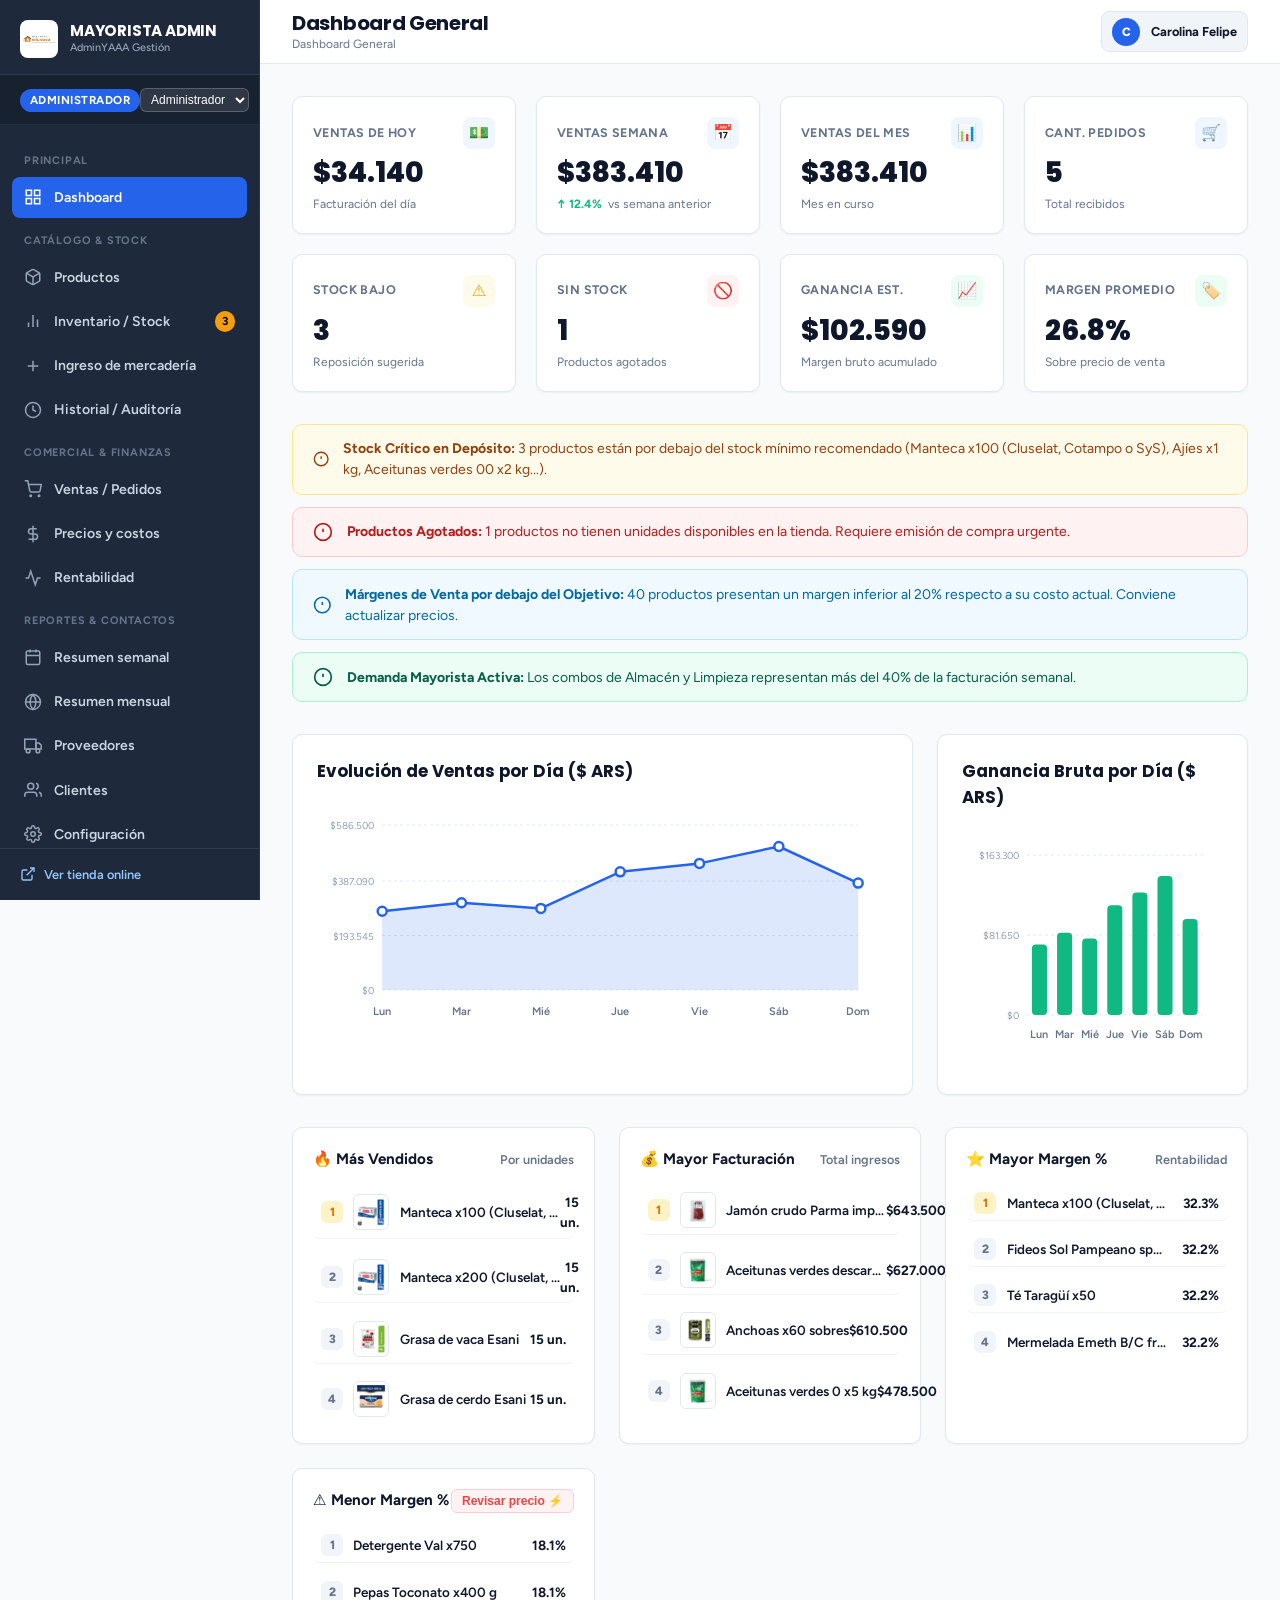
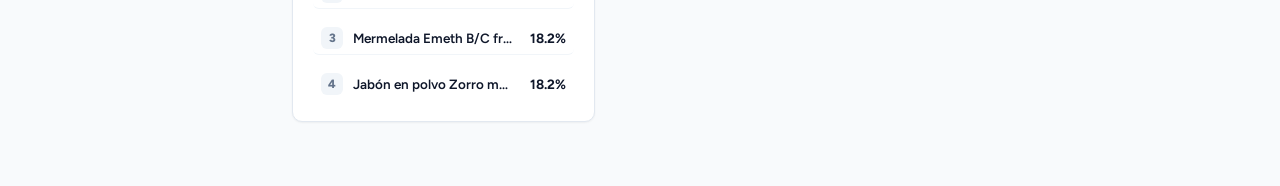
==== commit dcecf4e8: "feat: Buscador con lupita/código en ingreso, botón enter sin salir de pantalla y modal para revisar " ====
--- a/admin/index.html
+++ b/admin/index.html
@@ -300,7 +300,9 @@
           <div class="ranking-card">
             <div class="ranking-card-title">
               <span>⚠️ Menor Margen %</span>
-              <small style="color:#EF4444;font-weight:600">Revisar precio</small>
+              <button type="button" class="ranking-card-btn" id="btn-open-low-margin-review" title="Abrir asistente para revisar y actualizar precios de bajo margen">
+                Revisar precio ⚡
+              </button>
             </div>
             <div class="ranking-list" id="ranking-lowest-margin"></div>
           </div>
@@ -434,6 +436,20 @@
           </div>
         </div>
 
+        <!-- Banner de Confirmación en la Misma Pantalla -->
+        <div id="receipt-feedback-banner" style="display:none;max-width:800px;margin:0 auto 1.25rem;padding:1rem 1.25rem;background:#ECFDF5;border:1px solid #A7F3D0;border-radius:var(--admin-radius);color:#065F46">
+          <div style="display:flex;align-items:center;justify-content:space-between">
+            <div style="display:flex;align-items:center;gap:0.75rem">
+              <span style="font-size:1.5rem">✅</span>
+              <div>
+                <strong id="receipt-feedback-title" style="font-size:0.95rem;display:block">¡Mercadería Ingresada Exitosamente!</strong>
+                <span id="receipt-feedback-desc" style="font-size:0.85rem">El stock y costo fueron actualizados. Podés continuar ingresando el siguiente producto del remito.</span>
+              </div>
+            </div>
+            <button type="button" id="btn-close-receipt-feedback" style="background:none;border:none;font-size:1.25rem;color:#065F46;cursor:pointer">&times;</button>
+          </div>
+        </div>
+
         <div class="modal-card" style="max-width:800px;margin:0 auto">
           <form id="form-goods-receipt">
             <div class="modal-body">
@@ -448,9 +464,44 @@
                 </div>
               </div>
 
-              <div class="form-group">
-                <label class="form-label" for="receipt-product-select">2. Producto a Ingresar *</label>
-                <select class="form-select" id="receipt-product-select" required></select>
+              <!-- Buscador de Producto con Lupita o Código / SKU -->
+              <div class="form-group" style="position:relative">
+                <label class="form-label" for="receipt-product-search">
+                  2. Producto a Ingresar * (Buscador por nombre, código o SKU)
+                </label>
+                <div style="position:relative;display:flex;align-items:center">
+                  <span style="position:absolute;left:14px;top:50%;transform:translateY(-50%);color:#64748B;pointer-events:none;font-size:1.05rem">
+                    🔍
+                  </span>
+                  <input type="text" id="receipt-product-search" class="form-input" style="padding-left:42px;padding-right:36px;font-size:0.95rem" placeholder="Escribí nombre, SKU (ej: MAY-M45) o código de barras..." autocomplete="off">
+                  <button type="button" id="btn-clear-receipt-product" style="position:absolute;right:10px;top:50%;transform:translateY(-50%);background:none;border:none;color:#94A3B8;cursor:pointer;font-size:1.2rem;display:none" title="Limpiar">&times;</button>
+                </div>
+                
+                <!-- Lista flotante de autocompletado -->
+                <div id="receipt-product-results" class="search-results-dropdown" style="display:none"></div>
+
+                <!-- Tarjeta visual de confirmación del producto seleccionado -->
+                <div id="receipt-selected-product-card" style="display:none;margin-top:0.75rem;padding:0.875rem 1rem;background:#F8FAFC;border:1px solid #E2E8F0;border-radius:8px;align-items:center;gap:1rem">
+                  <img id="receipt-selected-img" src="" alt="" style="width:48px;height:48px;object-fit:contain;background:#FFF;border-radius:6px;border:1px solid #E2E8F0;padding:2px;flex-shrink:0">
+                  <div style="flex:1;min-width:0">
+                    <div style="display:flex;align-items:center;gap:0.5rem;flex-wrap:wrap;margin-bottom:0.25rem">
+                      <strong id="receipt-selected-name" style="font-size:0.95rem;color:#0F172A"></strong>
+                      <span class="badge badge--primary" id="receipt-selected-sku" style="font-size:0.75rem"></span>
+                      <span class="badge" id="receipt-selected-barcode" style="font-size:0.75rem;background:#E2E8F0;color:#334155"></span>
+                    </div>
+                    <div style="font-size:0.825rem;color:#64748B;display:flex;gap:1.25rem;flex-wrap:wrap">
+                      <span>Stock actual: <strong id="receipt-selected-stock" style="color:#0F172A">0</strong> un.</span>
+                      <span>Costo actual: <strong id="receipt-selected-cost" style="color:#0F172A">$0</strong></span>
+                      <span>Precio venta: <strong id="receipt-selected-price" style="color:#0F172A">$0</strong></span>
+                    </div>
+                  </div>
+                  <button type="button" class="btn btn--sm btn--secondary" id="btn-change-receipt-product" style="font-size:0.8rem;padding:0.35rem 0.65rem;flex-shrink:0">
+                    Cambiar 🔄
+                  </button>
+                </div>
+
+                <!-- Select original para fallback / sincronización -->
+                <select class="form-select" id="receipt-product-select" style="display:none"></select>
               </div>
 
               <div class="form-grid-2">
@@ -491,12 +542,46 @@
               </div>
             </div>
 
-            <div class="modal-footer">
-              <button type="submit" class="btn btn--primary" data-permission="write">
-                ✅ Confirmar Ingreso de Mercadería
-              </button>
+            <div class="modal-footer" style="display:flex;justify-content:space-between;align-items:center;gap:1rem;flex-wrap:wrap">
+              <div style="font-size:0.85rem;color:#64748B">
+                💡 <em>Presioná <kbd style="background:#E2E8F0;padding:2px 6px;border-radius:4px;font-family:monospace;font-size:0.8rem">Enter ↵</kbd> para registrar y continuar en esta pantalla</em>
+              </div>
+              <div style="display:flex;gap:0.75rem">
+                <button type="button" class="btn btn--secondary" id="btn-clear-receipt-form">
+                  Limpiar producto
+                </button>
+                <button type="submit" id="btn-submit-goods-receipt" class="btn btn--primary" style="font-weight:700;display:inline-flex;align-items:center;gap:0.5rem" data-permission="write">
+                  <span>📥 Ingresar Mercadería</span>
+                  <kbd style="background:rgba(255,255,255,0.25);padding:2px 7px;border-radius:4px;font-size:0.75rem;font-family:monospace">Enter ↵</kbd>
+                </button>
+              </div>
             </div>
           </form>
+        </div>
+
+        <!-- Tabla de ítems ingresados en la sesión actual -->
+        <div class="table-card" id="receipt-session-card" style="display:none;max-width:800px;margin:1.75rem auto 0">
+          <div class="table-card-header" style="display:flex;justify-content:space-between;align-items:center;padding:1rem 1.25rem;border-bottom:1px solid var(--admin-border)">
+            <h3 style="font-size:0.95rem;font-weight:700;color:var(--admin-text);margin:0">
+              📋 Mercadería ingresada en esta sesión (<span id="receipt-session-count">0</span>)
+            </h3>
+            <button type="button" class="btn btn--sm btn--outline" id="btn-goto-history" style="font-size:0.8rem">
+              Ver Historial Completo &rarr;
+            </button>
+          </div>
+          <table class="data-table">
+            <thead>
+              <tr>
+                <th>Hora</th>
+                <th>Producto</th>
+                <th>Cantidad</th>
+                <th>Costo Unit.</th>
+                <th>Nuevo Stock</th>
+                <th>Remito</th>
+              </tr>
+            </thead>
+            <tbody id="receipt-session-tbody"></tbody>
+          </table>
         </div>
       </section>
 
@@ -1153,6 +1238,78 @@
   </div>
 
   <!-- ============================================================
+       MODAL: REVISIÓN Y AJUSTE DE PRODUCTOS CON BAJO MARGEN
+       ============================================================ -->
+  <div class="modal-overlay" id="modal-low-margin-review">
+    <div class="modal-card modal-card--lg" style="max-width:960px;width:95%">
+      <div class="modal-header" style="background:#FFF1F2;border-bottom:1px solid #FECDD3">
+        <div>
+          <div style="display:flex;align-items:center;gap:0.5rem">
+            <span style="font-size:1.35rem">⚠️</span>
+            <h3 class="modal-title" style="color:#9F1239;margin:0">Revisión y Ajuste de Productos con Bajo Margen</h3>
+          </div>
+          <p style="font-size:0.875rem;color:#BE123C;margin:0.35rem 0 0">
+            Listado de productos con menor rentabilidad o margen inferior al objetivo. Podés ajustar los precios individualmente o calcular el precio sugerido en lote.
+          </p>
+        </div>
+        <button type="button" class="modal-close-btn" data-close-modal="modal-low-margin-review">&times;</button>
+      </div>
+
+      <div class="modal-body" style="padding:1.25rem">
+        <!-- Barra de cálculo en lote por margen objetivo -->
+        <div style="background:#F8FAFC;border:1px solid #E2E8F0;padding:1rem 1.25rem;border-radius:8px;margin-bottom:1.25rem;display:flex;align-items:center;justify-content:space-between;flex-wrap:wrap;gap:1rem">
+          <div style="display:flex;align-items:center;gap:0.75rem;flex-wrap:wrap">
+            <label style="font-size:0.875rem;font-weight:700;color:#334155" for="low-margin-target-input">
+              Margen objetivo deseado:
+            </label>
+            <div style="display:inline-flex;align-items:center;gap:0.25rem">
+              <input type="number" id="low-margin-target-input" class="form-input" style="width:75px;padding:0.4rem 0.5rem;text-align:center;font-weight:700" value="30" min="5" max="90">
+              <span style="font-weight:700;color:#64748B">%</span>
+            </div>
+            <button type="button" class="btn btn--secondary btn--sm" id="btn-apply-target-margin-all" style="font-weight:600">
+              ⚡ Calcular precio sugerido para seleccionados
+            </button>
+          </div>
+          <div style="font-size:0.875rem;color:#64748B">
+            <strong id="low-margin-selected-count" style="color:#0F172A">0</strong> productos seleccionados
+          </div>
+        </div>
+
+        <!-- Tabla editable -->
+        <div style="max-height:400px;overflow-y:auto;border:1px solid #E2E8F0;border-radius:8px">
+          <table class="data-table" style="margin:0">
+            <thead style="position:sticky;top:0;background:#F8FAFC;z-index:2">
+              <tr>
+                <th style="width:40px;text-align:center">
+                  <input type="checkbox" id="check-all-low-margin" checked title="Seleccionar todos">
+                </th>
+                <th>Producto</th>
+                <th>Costo Actual</th>
+                <th>Precio Actual</th>
+                <th>Margen Actual</th>
+                <th style="width:160px">Nuevo Precio ($)</th>
+                <th>Nuevo Margen</th>
+              </tr>
+            </thead>
+            <tbody id="low-margin-table-body">
+              <!-- Renderizado dinámico -->
+            </tbody>
+          </table>
+        </div>
+      </div>
+
+      <div class="modal-footer" style="display:flex;justify-content:space-between;align-items:center">
+        <button type="button" class="btn btn--secondary" data-close-modal="modal-low-margin-review">
+          Cancelar
+        </button>
+        <button type="button" class="btn btn--primary" id="btn-save-low-margin-prices" style="background:#E11D48;border-color:#BE123C">
+          💾 Guardar y Actualizar Precios
+        </button>
+      </div>
+    </div>
+  </div>
+
+  <!-- ============================================================
        MODAL 3: NUEVO PRODUCTO
        ============================================================ -->
   <div class="modal-overlay" id="modal-new-product">
--- a/admin/css/admin.css
+++ b/admin/css/admin.css
@@ -1075,3 +1075,113 @@
     grid-template-columns: repeat(2, 1fr);
   }
 }
+
+/* ============================================================
+   Buscador Inteligente de Producto y Autocompletado (Ingreso)
+   ============================================================ */
+.search-results-dropdown {
+  position: absolute;
+  top: 100%;
+  left: 0;
+  right: 0;
+  background: #FFFFFF;
+  border: 1px solid var(--admin-border);
+  border-radius: var(--admin-radius-sm);
+  box-shadow: 0 10px 25px -5px rgba(0, 0, 0, 0.15);
+  max-height: 280px;
+  overflow-y: auto;
+  z-index: 100;
+  margin-top: 4px;
+}
+
+.search-result-item {
+  display: flex;
+  align-items: center;
+  gap: 0.75rem;
+  padding: 0.65rem 0.85rem;
+  cursor: pointer;
+  border-bottom: 1px solid #F1F5F9;
+  transition: background 0.15s ease;
+}
+
+.search-result-item:last-child {
+  border-bottom: none;
+}
+
+.search-result-item:hover,
+.search-result-item.is-selected {
+  background: #F8FAFC;
+}
+
+.search-result-img {
+  width: 42px;
+  height: 42px;
+  object-fit: contain;
+  background: #FFFFFF;
+  border-radius: 6px;
+  border: 1px solid #E2E8F0;
+  padding: 2px;
+  flex-shrink: 0;
+}
+
+.search-result-info {
+  flex: 1;
+  min-width: 0;
+}
+
+.search-result-title {
+  font-size: 0.875rem;
+  font-weight: 600;
+  color: var(--admin-text);
+  white-space: nowrap;
+  overflow: hidden;
+  text-overflow: ellipsis;
+  margin-bottom: 2px;
+}
+
+.search-result-meta {
+  font-size: 0.75rem;
+  color: var(--admin-text-muted);
+  display: flex;
+  gap: 0.5rem;
+  align-items: center;
+  flex-wrap: wrap;
+}
+
+.search-result-badges {
+  display: flex;
+  gap: 0.35rem;
+}
+
+/* Indicador de bajo margen interactivo */
+.ranking-card-btn {
+  background: #FEF2F2;
+  color: #EF4444;
+  border: 1px solid #FECDD3;
+  padding: 0.25rem 0.6rem;
+  border-radius: 6px;
+  font-size: 0.75rem;
+  font-weight: 700;
+  cursor: pointer;
+  transition: all 0.15s ease;
+  display: inline-flex;
+  align-items: center;
+  gap: 0.25rem;
+}
+
+.ranking-card-btn:hover {
+  background: #FEE2E2;
+  border-color: #F87171;
+  transform: translateY(-1px);
+}
+
+.ranking-list .ranking-item {
+  cursor: pointer;
+  transition: background 0.15s ease;
+  border-radius: 6px;
+  padding: 0.35rem 0.5rem;
+}
+
+.ranking-list .ranking-item:hover {
+  background: #F8FAFC;
+}
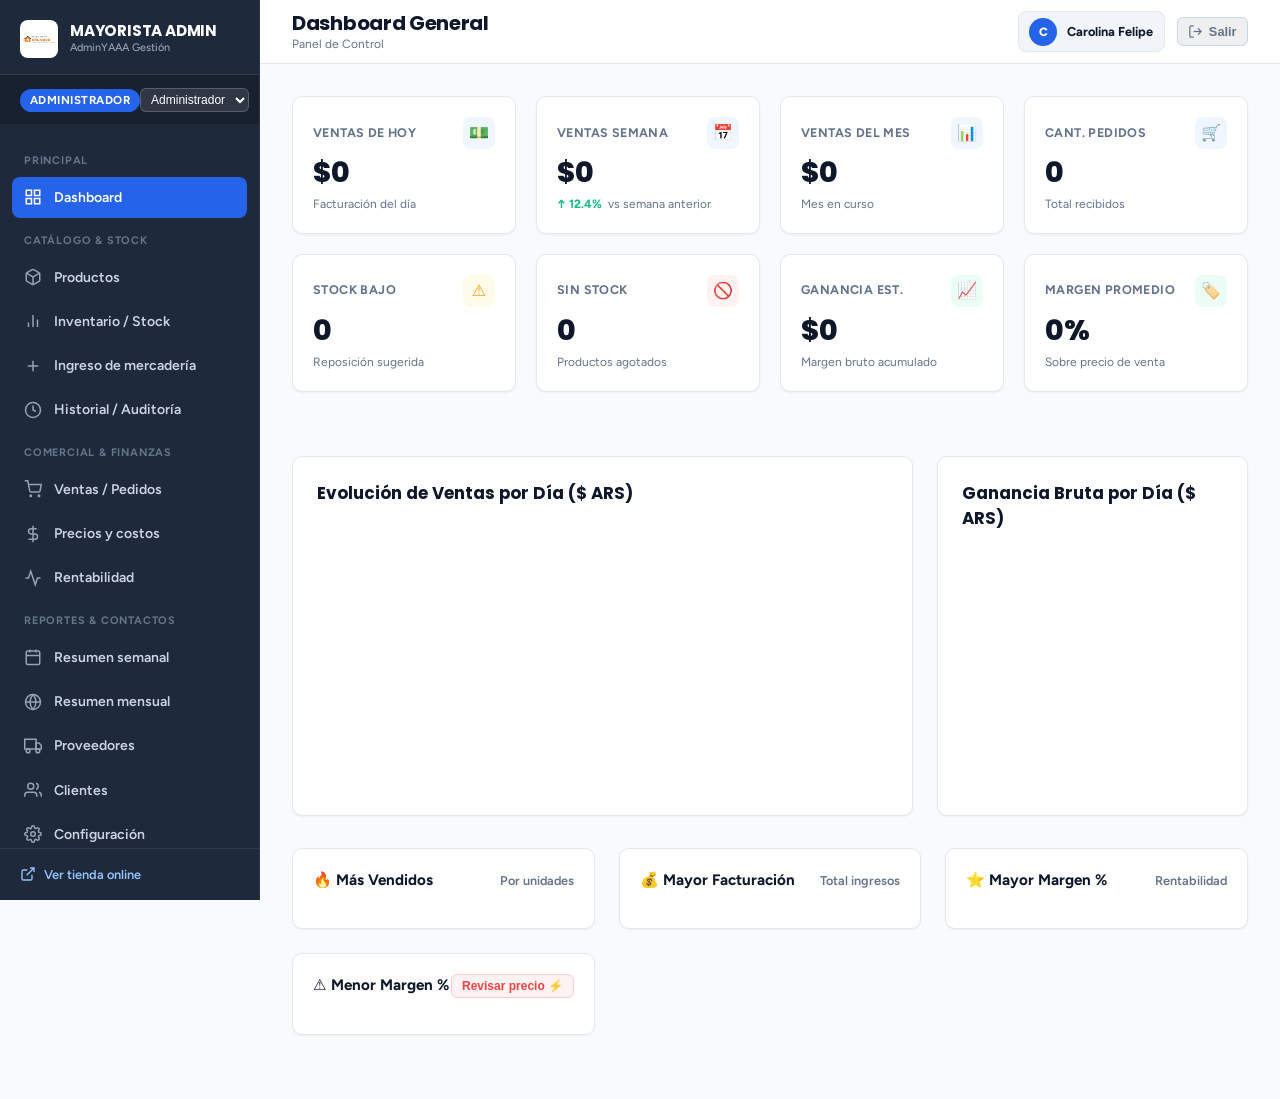
==== commit 5fcbb183: "feat(admin): Portal de acceso protegido a /admin, credenciales y enlaces directos de demo" ====
--- a/admin/index.html
+++ b/admin/index.html
@@ -16,6 +16,92 @@
   <link rel="stylesheet" href="css/admin.css">
 </head>
 <body class="admin-body">
+
+  <!-- ============================================================
+       PANTALLA DE ACCESO ADMINISTRATIVO / PORTAL DEMO
+       ============================================================ -->
+  <div id="admin-auth-gate" style="display:none;position:fixed;inset:0;z-index:9999;background:linear-gradient(135deg, #0F172A 0%, #1E293B 100%);align-items:center;justify-content:center;padding:1.5rem;overflow-y:auto">
+    <div style="background:#FFFFFF;max-width:480px;width:100%;border-radius:16px;box-shadow:0 25px 50px -12px rgba(0,0,0,0.5);overflow:hidden;animation:modalEnter 0.3s ease;margin:auto">
+      
+      <!-- Encabezado de la Tarjeta -->
+      <div style="background:#F8FAFC;border-bottom:1px solid #E2E8F0;padding:2rem 2rem 1.5rem;text-align:center">
+        <img src="../img/logo.png" alt="Mayorista a tu Casa" style="height:48px;object-fit:contain;margin-bottom:0.75rem">
+        <h2 style="font-size:1.35rem;font-weight:800;color:#0F172A;margin:0 0 0.25rem">Panel de Gestión Mayorista</h2>
+        <span style="font-size:0.85rem;color:#64748B;font-weight:500">
+          Una iniciativa de <strong>AdminYAAA</strong> · Acceso Restringido
+        </span>
+      </div>
+
+      <!-- Cuerpo del Formulario -->
+      <div style="padding:1.75rem 2rem 2rem">
+        <div id="admin-login-error" style="display:none;padding:0.75rem 1rem;background:#FEE2E2;border:1px solid #FCA5A5;border-radius:8px;color:#991B1B;font-size:0.85rem;margin-bottom:1.25rem;font-weight:600"></div>
+
+        <form id="form-admin-login">
+          <div style="margin-bottom:1.25rem">
+            <label style="display:block;font-size:0.875rem;font-weight:600;color:#334155;margin-bottom:0.4rem" for="admin-login-email">
+              Correo Electrónico o Usuario
+            </label>
+            <input type="text" id="admin-login-email" class="form-input" style="width:100%;font-size:0.95rem;padding:0.75rem" value="admin@adminya.com.ar" required autocomplete="username">
+          </div>
+
+          <div style="margin-bottom:1.5rem">
+            <div style="display:flex;justify-content:space-between;align-items:center;margin-bottom:0.4rem">
+              <label style="font-size:0.875rem;font-weight:600;color:#334155" for="admin-login-password">
+                Contraseña / Clave de Acceso
+              </label>
+              <span style="font-size:0.75rem;color:#64748B">Demo: <code style="background:#F1F5F9;padding:2px 4px;border-radius:4px">admin123</code></span>
+            </div>
+            <input type="password" id="admin-login-password" class="form-input" style="width:100%;font-size:0.95rem;padding:0.75rem" value="admin123" required autocomplete="current-password">
+          </div>
+
+          <button type="submit" class="btn btn--primary btn--block" style="width:100%;padding:0.85rem;font-size:1rem;font-weight:700;display:flex;align-items:center;justify-content:center;gap:0.5rem">
+            <span>🔒 Ingresar al Sistema</span>
+          </button>
+        </form>
+
+        <!-- Divisor -->
+        <div style="display:flex;align-items:center;gap:1rem;margin:1.75rem 0 1.25rem">
+          <div style="flex:1;height:1px;background:#E2E8F0"></div>
+          <span style="font-size:0.75rem;font-weight:700;color:#94A3B8;text-transform:uppercase;letter-spacing:0.05em">Acceso Rápido para Demo</span>
+          <div style="flex:1;height:1px;background:#E2E8F0"></div>
+        </div>
+
+        <!-- Botones de 1-Clic para Evaluadores de la Demo -->
+        <div style="display:flex;flex-direction:column;gap:0.6rem">
+          <button type="button" class="btn btn--outline btn--block" id="btn-quick-login-admin" style="justify-content:flex-start;padding:0.65rem 0.85rem;font-size:0.875rem">
+            <span style="font-size:1.15rem;margin-right:0.5rem">👑</span>
+            <div style="text-align:left;line-height:1.2">
+              <strong style="display:block;color:#0F172A">Administrador General</strong>
+              <small style="color:#64748B">Control total: inventario, costos, precios y configuración</small>
+            </div>
+          </button>
+
+          <button type="button" class="btn btn--outline btn--block" id="btn-quick-login-operador" style="justify-content:flex-start;padding:0.65rem 0.85rem;font-size:0.875rem">
+            <span style="font-size:1.15rem;margin-right:0.5rem">📦</span>
+            <div style="text-align:left;line-height:1.2">
+              <strong style="display:block;color:#0F172A">Operador Logístico</strong>
+              <small style="color:#64748B">Ingreso de mercadería, ajuste de stock y pedidos</small>
+            </div>
+          </button>
+
+          <button type="button" class="btn btn--outline btn--block" id="btn-quick-login-viewer" style="justify-content:flex-start;padding:0.65rem 0.85rem;font-size:0.875rem">
+            <span style="font-size:1.15rem;margin-right:0.5rem">👁️</span>
+            <div style="text-align:left;line-height:1.2">
+              <strong style="display:block;color:#0F172A">Auditor / Solo Lectura</strong>
+              <small style="color:#64748B">Visualización de reportes, KPIs y exportación CSV</small>
+            </div>
+          </button>
+        </div>
+
+        <!-- Volver a la Tienda -->
+        <div style="text-align:center;margin-top:1.5rem;padding-top:1.25rem;border-top:1px solid #F1F5F9">
+          <a href="../" style="font-size:0.85rem;color:#2563EB;text-decoration:none;font-weight:600;display:inline-flex;align-items:center;gap:0.35rem">
+            &larr; Volver a la tienda de compras
+          </a>
+        </div>
+      </div>
+    </div>
+  </div>
 
   <!-- ============================================================
        SIDEBAR DE NAVEGACIÓN
@@ -162,9 +248,13 @@
       <div class="header-right">
         <div class="header-actions">
           <div class="admin-user-badge">
-            <div class="user-avatar">C</div>
-            <span class="user-name-text">Carolina Felipe</span>
-          </div>
+            <div class="user-avatar" id="header-user-avatar">C</div>
+            <span class="user-name-text" id="header-user-name">Carolina Felipe</span>
+          </div>
+          <button type="button" class="btn btn--sm btn--outline" id="btn-admin-logout" title="Cerrar sesión de administrador" style="display:inline-flex;align-items:center;gap:0.35rem;color:#64748B;border-color:#CBD5E1;font-size:0.8rem;padding:0.4rem 0.65rem">
+            <svg viewBox="0 0 24 24" width="15" height="15" fill="none" stroke="currentColor" stroke-width="2"><path d="M9 21H5a2 2 0 0 1-2-2V5a2 2 0 0 1 2-2h4"/><polyline points="16 17 21 12 16 7"/><line x1="21" y1="12" x2="9" y2="12"/></svg>
+            <span>Salir</span>
+          </button>
         </div>
       </div>
     </header>
